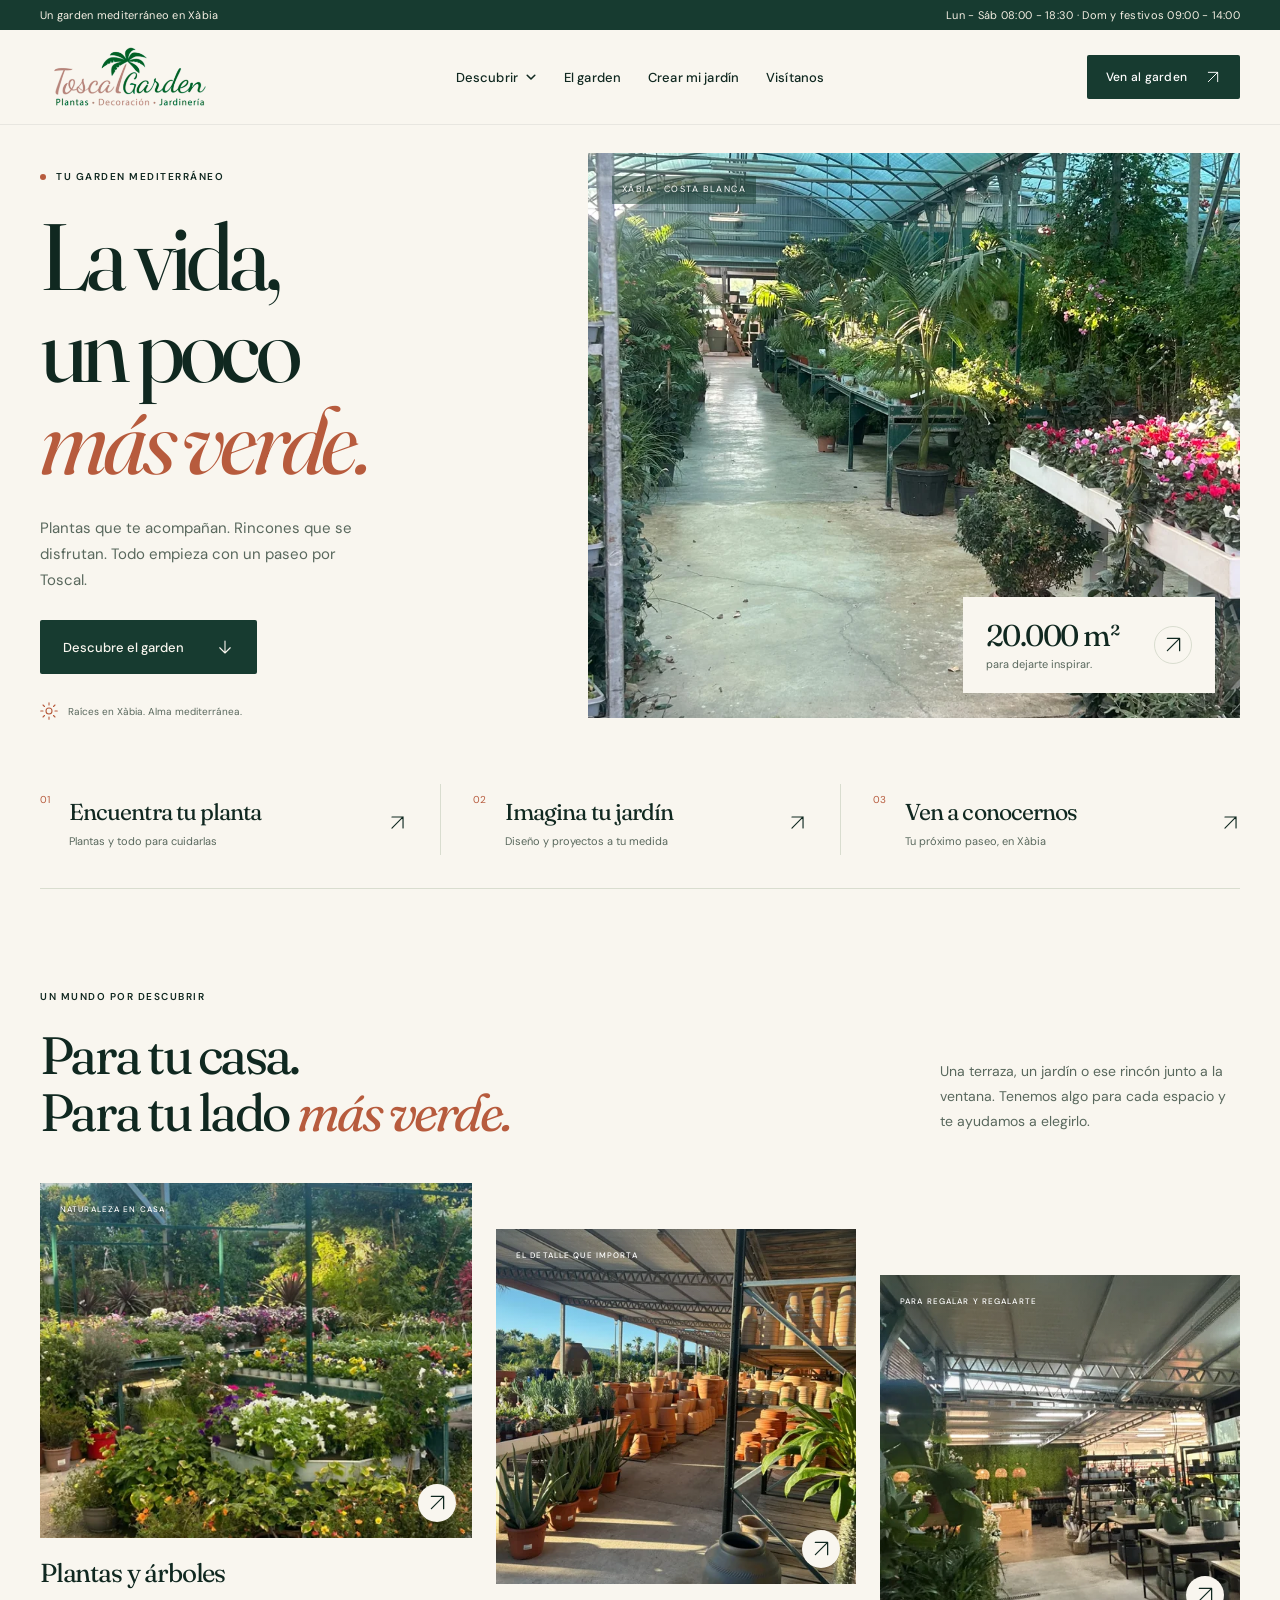
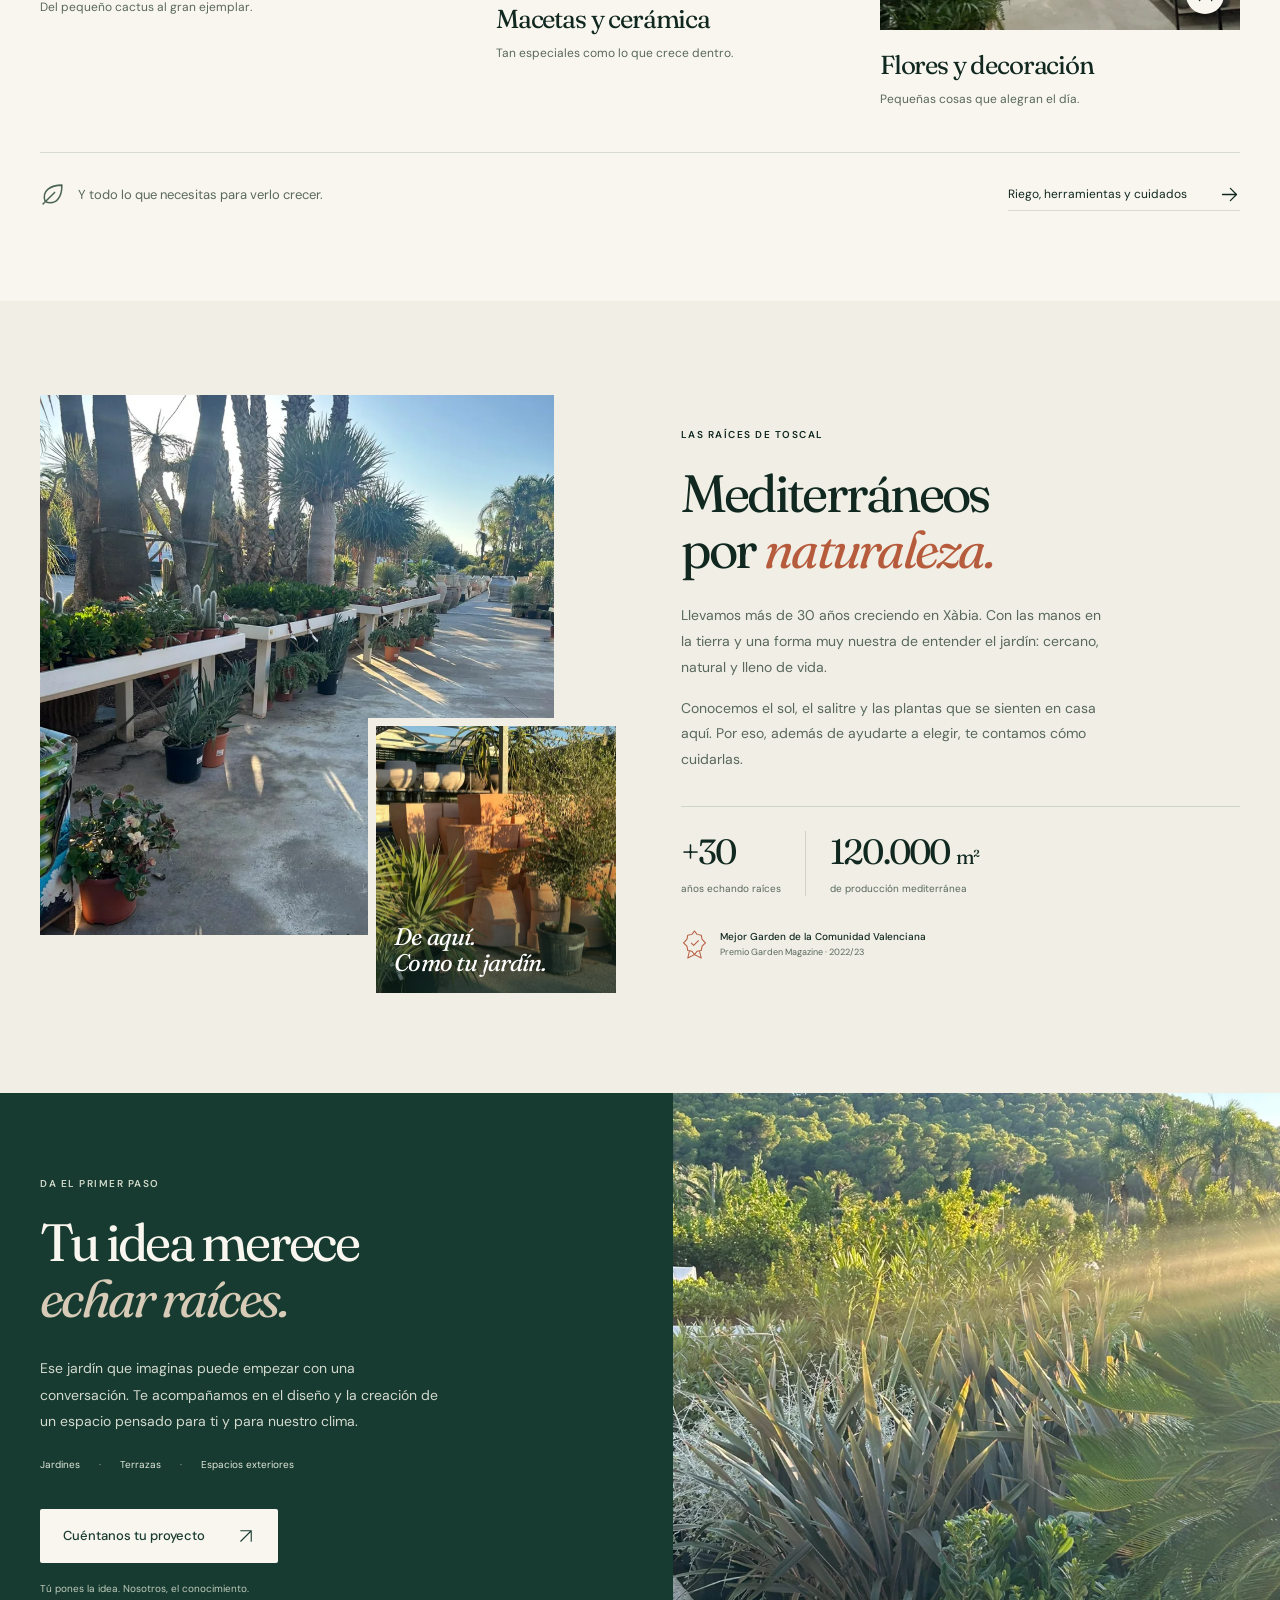
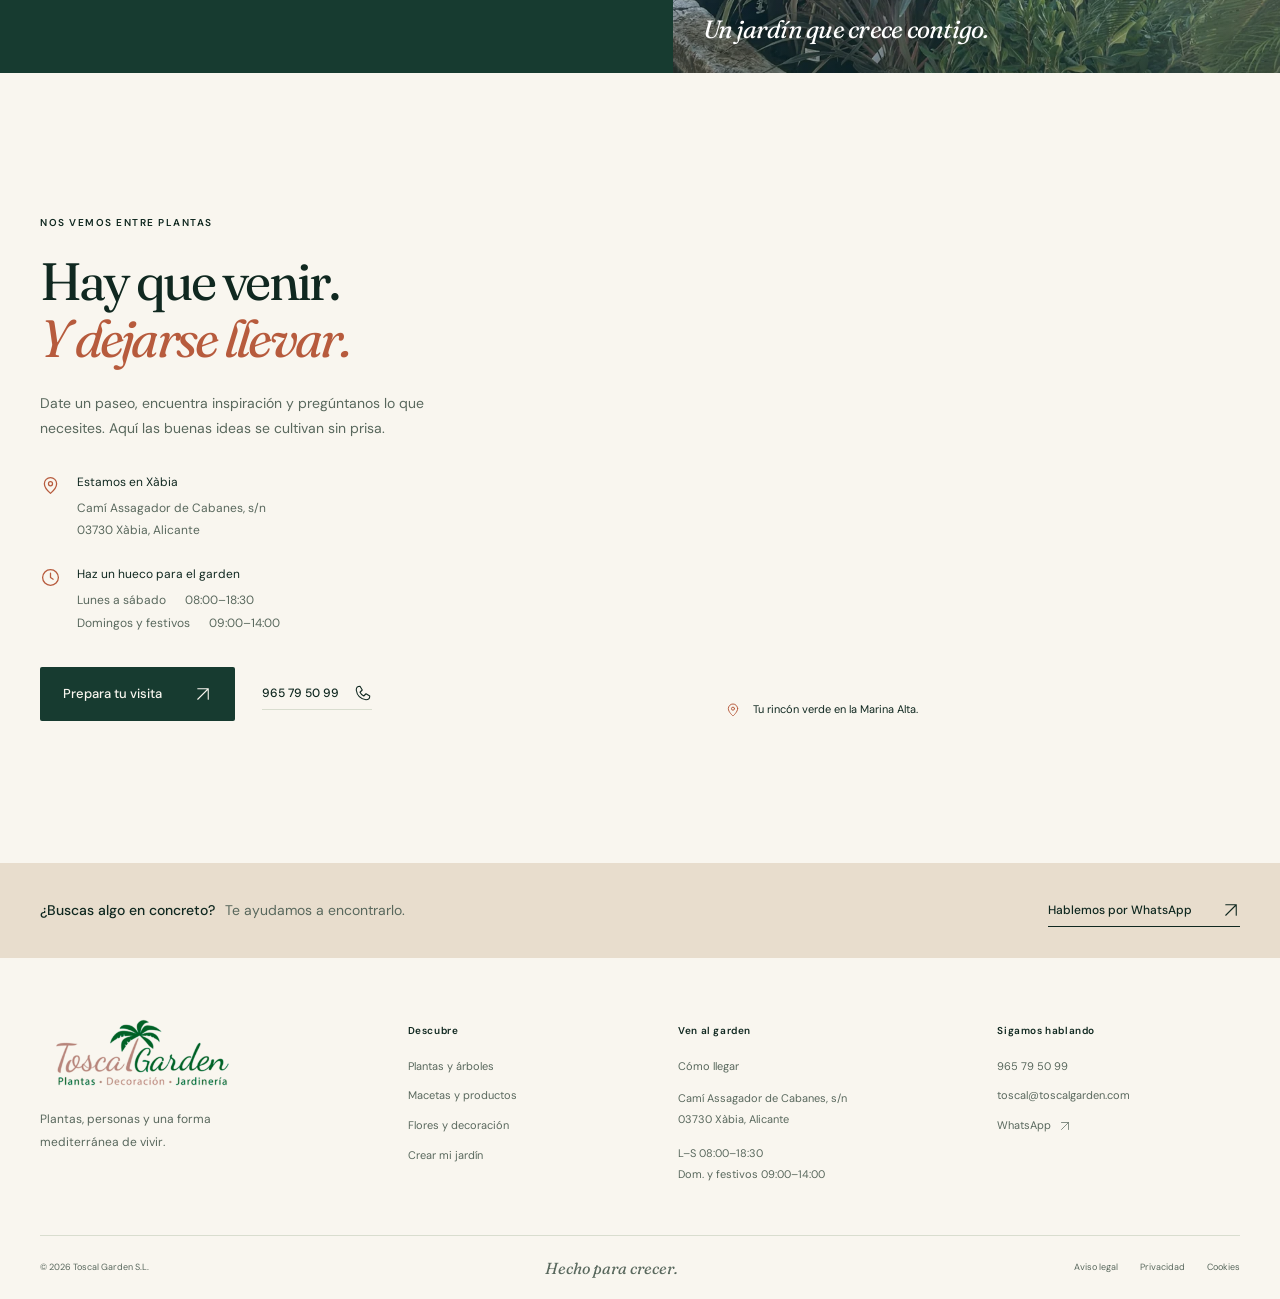
==== prototype/index.html @ 301717b8 "Guardar diseño aprobado de la home de Toscal Garden" ====
<!doctype html>
<html lang="es">
  <head>
    <meta charset="UTF-8" />
    <meta name="viewport" content="width=device-width, initial-scale=1.0" />
    <meta name="description" content="Toscal Garden, centro de jardinería en Xàbia: plantas, macetas, riego, floristería y proyectos de jardín." />
    <meta name="robots" content="index,follow" />
    <meta property="og:type" content="website" />
    <meta property="og:title" content="Toscal Garden | Plantas, jardines y decoración en Xàbia" />
    <meta property="og:description" content="Plantas, macetas, riego, floristería y proyectos de jardín en Xàbia." />
    <meta property="og:locale" content="es_ES" />
    <title>Toscal Garden | Plantas, jardines y decoración en Xàbia</title>
    <link rel="preconnect" href="https://fonts.googleapis.com" />
    <link rel="preconnect" href="https://fonts.gstatic.com" crossorigin />
    <link href="https://fonts.googleapis.com/css2?family=DM+Sans:wght@400;500;600;700&family=Fraunces:ital,opsz,wght@0,9..144,400;0,9..144,500;0,9..144,600;1,9..144,400&display=swap" rel="stylesheet" />
    <link rel="icon" type="image/svg+xml" href="assets/favicon.svg" />
    <link rel="stylesheet" href="styles.css" />
    <link rel="stylesheet" href="home.css" />
    <script type="application/ld+json">
      {"@context":"https://schema.org","@type":"GardenStore","name":"Toscal Garden","description":"Centro de jardinería en Xàbia con plantas, macetas, riego, floristería y proyectos de jardín.","telephone":"+34965795099","email":"toscal@toscalgarden.com","address":{"@type":"PostalAddress","streetAddress":"Camí Assagador de Cabanes, s/n","postalCode":"03730","addressLocality":"Xàbia","addressRegion":"Alicante","addressCountry":"ES"},"openingHoursSpecification":[{"@type":"OpeningHoursSpecification","dayOfWeek":["Monday","Tuesday","Wednesday","Thursday","Friday","Saturday"],"opens":"08:00","closes":"18:30"},{"@type":"OpeningHoursSpecification","dayOfWeek":"Sunday","opens":"09:00","closes":"14:00"}],"url":"https://toscalgarden.eu/"}
    </script>
  </head>
  <body class="home">
    <a class="skip-link" href="#contenido">Saltar al contenido</a>
    <svg class="home-symbols" xmlns="http://www.w3.org/2000/svg" aria-hidden="true"><defs>
      <symbol id="arrow-right" viewBox="0 0 24 24"><path d="M4 12h15M13 5l7 7-7 7" /></symbol>
      <symbol id="arrow-diagonal" viewBox="0 0 24 24"><path d="M5 19 19 5M5 5h14v14" /></symbol>
      <symbol id="arrow-down" viewBox="0 0 24 24"><path d="M12 4v16M5 13l7 7 7-7" /></symbol>
      <symbol id="leaf" viewBox="0 0 24 24"><path d="M5 19C1 8 11 3 21 3c0 11-5 20-16 16ZM5 19l9-9M4 20l-1 1" /></symbol>
      <symbol id="pin" viewBox="0 0 24 24"><path d="M19 10c0 5-7 11-7 11S5 15 5 10a7 7 0 1 1 14 0Z"/><circle cx="12" cy="10" r="2.3"/></symbol>
      <symbol id="clock" viewBox="0 0 24 24"><circle cx="12" cy="12" r="9"/><path d="M12 7v5l3 2"/></symbol>
      <symbol id="phone" viewBox="0 0 24 24"><path d="m8 3 3 5-3 3c1 2 3 4 5 5l3-3 5 3c0 3-2 5-5 5C9 20 4 15 3 8c0-3 2-5 5-5Z"/></symbol>
      <symbol id="sun" viewBox="0 0 24 24"><circle cx="12" cy="12" r="4"/><path d="M12 1v3m0 16v3M1 12h3m16 0h3M4 4l2 2m12 12 2 2M4 20l2-2M18 6l2-2"/></symbol>
    </defs></svg>
    <div class="site-chrome">
      <div class="utility-bar">
        <div class="wrap utility-inner">
          <a href="visitanos.html">Un garden mediterráneo en Xàbia</a>
          <span>Lun - Sáb 08:00 - 18:30 · Dom y festivos 09:00 - 14:00</span>
        </div>
      </div>
      <header class="site-header" data-header>
        <div class="wrap nav-row">
          <a class="logo" href="index.html" aria-label="Toscal Garden, inicio">
            <img src="assets/logo-toscal.png" width="350" height="124" alt="Toscal Garden. Plantas, decoración y jardinería" />
          </a>
          <nav class="primary-nav" id="primary-nav" aria-label="Navegación principal">
            <div class="nav-links">
            <button class="nav-trigger" type="button" aria-expanded="false" aria-controls="mega-menu">Descubrir <svg class="chevron" viewBox="0 0 12 12" width="12" height="12" aria-hidden="true"><path d="M2.2 4.2 6 8l3.8-3.8" fill="none" stroke="currentColor" stroke-width="1.55" stroke-linecap="round" stroke-linejoin="round"/></svg></button>
            <div class="mega-menu" id="mega-menu" aria-hidden="true" inert>
              <div class="wrap mega-grid">
                <div class="mega-intro">
                  <p class="overline">EXPLORA TOSCAL</p>
                  <h2>Todo lo que tu jardín necesita.</h2>
                  <p>Desde la planta adecuada hasta el último detalle para disfrutarla.</p>
                  <a href="plantas.html" class="arrow-link">Ver todas las categorías <span>→</span></a>
                </div>
                <div class="mega-links">
                  <a href="plantas.html#exterior">
                    <span class="icon" aria-hidden="true"><svg viewBox="0 0 24 24" fill="none" stroke="currentColor" stroke-width="1.7"><path d="M12 21V11M12 11c-4 0-7-3-8-8 5 1 8 4 8 8Zm0 0c4 0 7-3 8-8-5 1-8 4-8 8Z"/></svg></span>
                    <span><b>Plantas de exterior</b><small>Árboles, palmeras, arbustos y flor</small></span>
                  </a>
                  <a href="plantas.html#interior">
                    <span class="icon" aria-hidden="true"><svg viewBox="0 0 24 24" fill="none" stroke="currentColor" stroke-width="1.7"><path d="M5 19c8-1 12-8 12-16-8 1-14 7-14 14 4-1 7-1 9 0"/><path d="M7 17c2-3 5-5 9-6"/></svg></span>
                    <span><b>Plantas de interior</b><small>Verdes, cactus, bonsáis y más</small></span>
                  </a>
                  <a href="productos.html#macetas">
                    <span class="icon" aria-hidden="true"><svg viewBox="0 0 24 24" fill="none" stroke="currentColor" stroke-width="1.7"><path d="M8 10h8l-1.1 9H9.1L8 10Z"/><path d="M7 10V8h10v2M12 8V4"/></svg></span>
                    <span><b>Macetas y cerámica</b><small>Interior, exterior y decoración</small></span>
                  </a>
                  <a href="productos.html#riego">
                    <span class="icon" aria-hidden="true"><svg viewBox="0 0 24 24" fill="none" stroke="currentColor" stroke-width="1.7"><path d="M12 3s6 7 6 11a6 6 0 1 1-12 0c0-4 6-11 6-11Z"/></svg></span>
                    <span><b>Riego y ferretería</b><small>Herramientas y soluciones prácticas</small></span>
                  </a>
                  <a href="floristeria.html">
                    <span class="icon" aria-hidden="true"><svg viewBox="0 0 24 24" fill="none" stroke="currentColor" stroke-width="1.7"><circle cx="12" cy="12" r="2.2"/><path d="M12 5c1.6 2 1.6 4 0 5-1.6-1-1.6-3 0-5Zm7 7c-2 1.6-4 1.6-5 0 1-1.6 3-1.6 5 0ZM12 19c-1.6-2-1.6-4 0-5 1.6 1 1.6 3 0 5ZM5 12c2-1.6 4-1.6 5 0-1 1.6-3 1.6-5 0Z"/></svg></span>
                    <span><b>Floristería</b><small>Ramos y composiciones para cada ocasión</small></span>
                  </a>
                  <a href="proyectos.html">
                    <span class="icon" aria-hidden="true"><svg viewBox="0 0 24 24" fill="none" stroke="currentColor" stroke-width="1.7"><rect x="4" y="4" width="16" height="16" rx="1"/><path d="M4 10h16M10 10v10"/></svg></span>
                    <span><b>Jardines y paisajismo</b><small>Diseño y construcción de jardines</small></span>
                  </a>
                </div>
              </div>
            </div>
            <a href="#el-garden">El garden</a>
            <a href="proyectos.html">Crear mi jardín</a>
            <a href="visitanos.html">Visítanos</a>
            </div>
            <div class="nav-tools">
              <a class="home-header-phone" href="tel:+34965795099">965 79 50 99</a>
              <a class="nav-cta" href="visitanos.html">Ven al garden <svg class="home-icon" aria-hidden="true"><use href="#arrow-diagonal"/></svg></a>
            </div>
          </nav>
          <button class="mobile-toggle" type="button" aria-label="Abrir menú" aria-expanded="false" aria-controls="primary-nav"><span></span><span></span></button>
        </div>
      </header>
    </div>
    <main id="contenido">
      <section class="home-hero" aria-labelledby="home-title">
        <div class="wrap home-hero-grid">
          <div class="home-hero-copy">
            <p class="home-eyebrow"><span></span> TU GARDEN MEDITERRÁNEO</p>
            <h1 id="home-title">La vida,<br /> un poco<br /> <em>más verde.</em></h1>
            <p class="home-hero-intro">Plantas que te acompañan. Rincones que se disfrutan. Todo empieza con un paseo por Toscal.</p>
            <a class="home-button" href="#descubrir">Descubre el garden <svg class="home-icon" aria-hidden="true"><use href="#arrow-down"/></svg></a>
            <div class="home-hero-note"><svg class="home-icon" aria-hidden="true"><use href="#sun"/></svg><span>Raíces en Xàbia. Alma mediterránea.</span></div>
          </div>
          <figure class="home-hero-visual">
            <img src="assets/home/garden-invernadero-1000.webp" srcset="assets/home/garden-invernadero-640.webp 640w, assets/home/garden-invernadero-1000.webp 1000w, assets/home/garden-invernadero-1440.webp 1440w" sizes="(max-width: 700px) 100vw, (max-width: 1000px) 55vw, 58vw" width="1536" height="2048" alt="Un paseo entre palmeras, plantas verdes y flores en el invernadero de Toscal Garden" fetchpriority="high" />
            <span class="home-photo-location">XÀBIA · COSTA BLANCA</span>
            <a class="home-photo-note" href="visitanos.html"><span><strong>20.000 m²</strong><span>para dejarte inspirar.</span></span><span class="home-round-arrow"><svg class="home-icon" aria-hidden="true"><use href="#arrow-diagonal"/></svg></span></a>
          </figure>
        </div>
        <nav class="wrap home-paths" aria-label="Encuentra lo que necesitas">
          <a href="plantas.html"><span class="home-path-number">01</span><span><strong>Encuentra tu planta</strong><small>Plantas y todo para cuidarlas</small></span><svg class="home-icon" aria-hidden="true"><use href="#arrow-diagonal"/></svg></a>
          <a href="proyectos.html"><span class="home-path-number">02</span><span><strong>Imagina tu jardín</strong><small>Diseño y proyectos a tu medida</small></span><svg class="home-icon" aria-hidden="true"><use href="#arrow-diagonal"/></svg></a>
          <a href="visitanos.html"><span class="home-path-number">03</span><span><strong>Ven a conocernos</strong><small>Tu próximo paseo, en Xàbia</small></span><svg class="home-icon" aria-hidden="true"><use href="#arrow-diagonal"/></svg></a>
        </nav>
      </section>

      <section class="home-discover wrap home-reveal" id="descubrir" aria-labelledby="discover-title">
        <div class="home-section-heading">
          <div><p class="home-eyebrow">UN MUNDO POR DESCUBRIR</p><h2 id="discover-title">Para tu casa.<br /> Para tu lado <em>más verde.</em></h2></div>
          <p>Una terraza, un jardín o ese rincón junto a la ventana. Tenemos algo para cada espacio y te ayudamos a elegirlo.</p>
        </div>
        <div class="home-collections">
          <a class="home-collection" href="plantas.html">
            <div class="home-collection-image"><img src="assets/home/plantas-y-flores-900.webp" srcset="assets/home/plantas-y-flores-480.webp 480w, assets/home/plantas-y-flores-900.webp 900w" sizes="(max-width: 600px) calc(100vw - 40px), (max-width: 1000px) 45vw, 37vw" width="1536" height="2048" alt="Plantas mediterráneas y flores de temporada en el garden" loading="lazy" decoding="async" /><span class="home-image-label">NATURALEZA EN CASA</span><span class="home-collection-arrow"><svg class="home-icon" aria-hidden="true"><use href="#arrow-diagonal"/></svg></span></div>
            <div class="home-collection-caption"><h3>Plantas y árboles</h3><p>Del pequeño cactus al gran ejemplar.</p></div>
          </a>
          <a class="home-collection" href="productos.html#macetas">
            <div class="home-collection-image"><img src="assets/home/macetas-barro-900.webp" srcset="assets/home/macetas-barro-480.webp 480w, assets/home/macetas-barro-900.webp 900w" sizes="(max-width: 600px) calc(100vw - 40px), (max-width: 1000px) 45vw, 28vw" width="1200" height="1600" alt="Macetas de terracota y cerámica en un pasillo al aire libre de Toscal" loading="lazy" decoding="async" /><span class="home-image-label">EL DETALLE QUE IMPORTA</span><span class="home-collection-arrow"><svg class="home-icon" aria-hidden="true"><use href="#arrow-diagonal"/></svg></span></div>
            <div class="home-collection-caption"><h3>Macetas y cerámica</h3><p>Tan especiales como lo que crece dentro.</p></div>
          </a>
          <a class="home-collection" href="floristeria.html">
            <div class="home-collection-image"><img src="assets/home/decoracion-interior-900.webp" srcset="assets/home/decoracion-interior-480.webp 480w, assets/home/decoracion-interior-900.webp 900w" sizes="(max-width: 600px) calc(100vw - 40px), (max-width: 1000px) 45vw, 28vw" width="1536" height="2048" alt="Plantas, cestas y piezas de decoración en el interior de Toscal Garden" loading="lazy" decoding="async" /><span class="home-image-label">PARA REGALAR Y REGALARTE</span><span class="home-collection-arrow"><svg class="home-icon" aria-hidden="true"><use href="#arrow-diagonal"/></svg></span></div>
            <div class="home-collection-caption"><h3>Flores y decoración</h3><p>Pequeñas cosas que alegran el día.</p></div>
          </a>
        </div>
        <div class="home-care-link"><div><svg class="home-icon" aria-hidden="true"><use href="#leaf"/></svg><p>Y todo lo que necesitas para verlo crecer.</p></div><a href="productos.html#riego">Riego, herramientas y cuidados <svg class="home-icon" aria-hidden="true"><use href="#arrow-right"/></svg></a></div>
      </section>

      <section class="home-story" id="el-garden" aria-labelledby="story-title">
        <div class="wrap home-story-grid home-reveal">
          <div class="home-story-visuals">
            <figure class="home-story-main"><img src="assets/home/paseo-garden-900.webp" srcset="assets/home/paseo-garden-480.webp 480w, assets/home/paseo-garden-900.webp 900w, assets/home/paseo-garden-1200.webp 1200w" sizes="(max-width: 700px) 80vw, 39vw" width="1200" height="1600" alt="Luz de tarde entre palmeras y plantas de exterior en Toscal Garden" loading="lazy" decoding="async" /></figure>
            <figure class="home-story-detail"><img src="assets/home/detalle-ceramica-480.webp" width="480" height="640" alt="Texturas mediterráneas: barro, hojas y luz de sol en el garden" loading="lazy" decoding="async" /><figcaption>De aquí.<br />Como tu jardín.</figcaption></figure>
          </div>
          <div class="home-story-copy"><p class="home-eyebrow">LAS RAÍCES DE TOSCAL</p><h2 id="story-title">Mediterráneos<br /> por <em>naturaleza.</em></h2><p>Llevamos más de 30 años creciendo en Xàbia. Con las manos en la tierra y una forma muy nuestra de entender el jardín: cercano, natural y lleno de vida.</p><p>Conocemos el sol, el salitre y las plantas que se sienten en casa aquí. Por eso, además de ayudarte a elegir, te contamos cómo cuidarlas.</p>
            <div class="home-story-stats"><div><strong>+30</strong><span>años echando raíces</span></div><div><strong>120.000 <small>m²</small></strong><span>de producción mediterránea</span></div></div>
            <div class="home-award"><svg viewBox="0 0 32 36" aria-hidden="true"><path d="m16 2 3 4 5 1 1 5 4 4-4 4-1 5-5 1-3 4-3-4-5-1-1-5-4-4 4-4 1-5 5-1 3-4Z"/><path d="m10 26-2 8 8-4 8 4-2-8M12 16l3 3 6-6"/></svg><p>Mejor Garden de la Comunidad Valenciana<span>Premio Garden Magazine · 2022/23</span></p></div>
          </div>
        </div>
      </section>

      <section class="home-project" aria-labelledby="project-title">
        <div class="wrap home-project-grid">
          <div class="home-project-copy home-reveal"><p class="home-eyebrow">DA EL PRIMER PASO</p><h2 id="project-title">Tu idea merece<br /> <em>echar raíces.</em></h2><p>Ese jardín que imaginas puede empezar con una conversación. Te acompañamos en el diseño y la creación de un espacio pensado para ti y para nuestro clima.</p><div class="home-project-topics"><span>Jardines</span><span>Terrazas</span><span>Espacios exteriores</span></div><a class="home-button home-button-cream" href="proyectos.html">Cuéntanos tu proyecto <svg class="home-icon" aria-hidden="true"><use href="#arrow-diagonal"/></svg></a><p class="home-project-footnote">Tú pones la idea. Nosotros, el conocimiento.</p></div>
          <figure class="home-project-visual"><img src="assets/home/cultivo-mediterraneo-1200.webp" srcset="assets/home/cultivo-mediterraneo-480.webp 480w, assets/home/cultivo-mediterraneo-900.webp 900w, assets/home/cultivo-mediterraneo-1200.webp 1200w" sizes="(max-width: 700px) 100vw, 50vw" width="1536" height="2048" alt="Plantas mediterráneas cultivadas en Toscal, bañadas por la luz del atardecer" loading="lazy" decoding="async" /><figcaption>Un jardín que crece contigo.</figcaption></figure>
        </div>
      </section>

      <section class="home-visit wrap home-reveal" id="visita" aria-labelledby="visit-title">
        <div class="home-visit-copy"><p class="home-eyebrow">NOS VEMOS ENTRE PLANTAS</p><h2 id="visit-title">Hay que venir.<br /> <em>Y dejarse llevar.</em></h2><p class="home-visit-intro">Date un paseo, encuentra inspiración y pregúntanos lo que necesites. Aquí las buenas ideas se cultivan sin prisa.</p>
          <div class="home-visit-details">
            <div><svg class="home-icon" aria-hidden="true"><use href="#pin"/></svg><div><h3>Estamos en Xàbia</h3><address>Camí Assagador de Cabanes, s/n<br />03730 Xàbia, Alicante</address></div></div>
            <div><svg class="home-icon" aria-hidden="true"><use href="#clock"/></svg><div><h3>Haz un hueco para el garden</h3><p>Lunes a sábado <span>08:00–18:30</span><br />Domingos y festivos <span>09:00–14:00</span></p></div></div>
          </div>
          <div class="home-visit-actions"><a class="home-button" href="visitanos.html">Prepara tu visita <svg class="home-icon" aria-hidden="true"><use href="#arrow-diagonal"/></svg></a><a class="home-text-link" href="tel:+34965795099">965 79 50 99 <svg class="home-icon" aria-hidden="true"><use href="#phone"/></svg></a></div>
        </div>
        <figure class="home-visit-visual"><img src="assets/home/entrada-toscal-900.webp" srcset="assets/home/entrada-toscal-480.webp 480w, assets/home/entrada-toscal-900.webp 900w, assets/home/entrada-toscal-1200.webp 1200w" sizes="(max-width: 700px) calc(100vw - 40px), 45vw" width="1200" height="1600" alt="Entrada de Toscal Garden, rodeada de palmeras, flores y plantas" loading="lazy" decoding="async" /><figcaption><svg class="home-icon" aria-hidden="true"><use href="#pin"/></svg> Tu rincón verde en la Marina Alta.</figcaption></figure>
      </section>

      <aside class="home-contact-strip"><div class="wrap"><p>¿Buscas algo en concreto? <span>Te ayudamos a encontrarlo.</span></p><a href="https://wa.me/34965795099" class="home-text-link" target="_blank" rel="noopener noreferrer">Hablemos por WhatsApp <svg class="home-icon" aria-hidden="true"><use href="#arrow-diagonal"/></svg></a></div></aside>
    </main>
    <footer class="home-footer">
      <div class="wrap home-footer-main">
        <div class="home-footer-brand"><a href="index.html" aria-label="Toscal Garden, inicio"><img src="assets/logo-toscal.png" width="350" height="124" alt="Toscal Garden" loading="lazy" /></a><p>Plantas, personas y una forma<br />mediterránea de vivir.</p></div>
        <div><h2>Descubre</h2><a href="plantas.html">Plantas y árboles</a><a href="productos.html">Macetas y productos</a><a href="floristeria.html">Flores y decoración</a><a href="proyectos.html">Crear mi jardín</a></div>
        <div><h2>Ven al garden</h2><a href="visitanos.html">Cómo llegar</a><p>Camí Assagador de Cabanes, s/n<br />03730 Xàbia, Alicante</p><p>L–S 08:00–18:30<br />Dom. y festivos 09:00–14:00</p></div>
        <div><h2>Sigamos hablando</h2><a href="tel:+34965795099">965 79 50 99</a><a href="mailto:toscal@toscalgarden.com">toscal@toscalgarden.com</a><a href="https://wa.me/34965795099" target="_blank" rel="noopener noreferrer">WhatsApp <svg class="home-icon" aria-hidden="true"><use href="#arrow-diagonal"/></svg></a></div>
      </div>
      <div class="wrap home-footer-bottom"><span>© 2026 Toscal Garden S.L.</span><span>Hecho para crecer.</span><nav aria-label="Información legal"><a href="https://toscalgarden.eu/aviso-legal/">Aviso legal</a><a href="https://toscalgarden.eu/politica-de-privacidad/">Privacidad</a><a href="https://toscalgarden.eu/politica-de-cookies/">Cookies</a></nav></div>
    </footer>
    <script src="home.js" defer></script>
  </body>
</html>
---- prototype/styles.css ----
:root {
  --ink: #102820;
  --green: #173b30;
  --moss: #496355;
  --cream: #f9f6ef;
  --sand: #e8ddcd;
  --terracotta: #b75b3d;
  --line: rgba(16, 40, 32, 0.16);
  --serif: Fraunces, Georgia, serif;
  --sans: "DM Sans", Arial, sans-serif;
}

* {
  box-sizing: border-box;
}

html {
  scroll-behavior: smooth;
}

body {
  margin: 0;
  color: var(--ink);
  background: var(--cream);
  font: 16px/1.5 var(--sans);
}

body.nav-locked {
  overflow: hidden;
}

a {
  color: inherit;
}

img {
  max-width: 100%;
}

:focus-visible {
  outline: 2px solid var(--terracotta);
  outline-offset: 3px;
}

.wrap {
  width: min(1180px, calc(100% - 72px));
  margin: auto;
}

.skip-link {
  position: absolute;
  left: -999px;
  top: 0;
  background: #fff;
  padding: 8px;
  z-index: 99;
}

.skip-link:focus {
  left: 12px;
}

.site-chrome {
  position: sticky;
  top: 0;
  z-index: 40;
}

.utility-bar {
  background: #0d241d;
  color: #f6f0e4;
  font-size: 0.72rem;
  font-weight: 600;
}

.utility-inner {
  height: 29px;
  display: flex;
  justify-content: space-between;
  align-items: center;
}

.utility-bar a {
  text-decoration: none;
}

.site-header {
  background: rgba(249, 246, 239, 0.96);
  backdrop-filter: blur(10px);
  position: relative;
  z-index: 10;
  border-bottom: 1px solid rgba(16, 40, 32, 0.07);
  transition: box-shadow 0.25s ease, background 0.25s ease;
}

.has-scrolled .site-header {
  box-shadow: 0 10px 28px rgba(16, 40, 32, 0.08);
  background: rgba(249, 246, 239, 0.98);
}

.nav-row {
  height: 88px;
  display: grid;
  grid-template-columns: 1fr auto 1fr;
  align-items: center;
  gap: 12px;
  transition: height 0.25s ease;
}

.has-scrolled .nav-row {
  height: 74px;
}

.logo {
  grid-column: 1;
  grid-row: 1;
  justify-self: start;
  z-index: 2;
}

.logo img {
  display: block;
  width: 210px;
  max-height: 64px;
  object-fit: contain;
}

.primary-nav {
  grid-column: 1 / -1;
  grid-row: 1;
  display: grid;
  grid-template-columns: 1fr auto 1fr;
  align-items: center;
  margin: 0;
  pointer-events: none;
}

.nav-links {
  grid-column: 2;
  display: flex;
  align-items: center;
  justify-content: center;
  gap: 6px;
  pointer-events: auto;
}

.nav-links a,
.nav-trigger {
  font: 600 0.9rem var(--sans);
  text-decoration: none;
  border: 0;
  background: none;
  cursor: pointer;
  color: var(--ink);
  padding: 10px 16px;
  border-radius: 999px;
  letter-spacing: 0.01em;
  transition: background 0.2s ease, color 0.2s ease;
}

.nav-links a:hover,
.nav-trigger:hover {
  background: rgba(23, 59, 48, 0.07);
}

.nav-links a.is-active {
  color: var(--green);
  background: rgba(23, 59, 48, 0.08);
}

.nav-trigger {
  display: inline-flex;
  align-items: center;
  gap: 7px;
}

.chevron {
  display: block;
  flex-shrink: 0;
  transition: transform 0.2s ease;
}

.nav-trigger[aria-expanded="true"] .chevron,
.language-toggle[aria-expanded="true"] .chevron {
  transform: rotate(180deg);
}

.nav-actions {
  display: none;
}

.language-toggle {
  border: 0;
  background: none;
  font: 600 0.78rem var(--sans);
  cursor: pointer;
  color: var(--ink);
  display: inline-flex;
  gap: 6px;
  align-items: center;
  letter-spacing: 0.06em;
  padding: 8px 10px;
  border-radius: 999px;
}

.language-toggle:hover {
  background: rgba(23, 59, 48, 0.07);
}

.nav-tools {
  grid-column: 3;
  display: flex;
  align-items: center;
  gap: 10px;
  position: relative;
  margin: 0;
  justify-self: end;
  pointer-events: auto;
}

.language-menu {
  display: none;
  position: absolute;
  right: 0;
  top: 42px;
  padding: 7px;
  background: #fff;
  box-shadow: 0 12px 30px rgba(0, 0, 0, 0.14);
  min-width: 148px;
  z-index: 12;
}

.language-menu.open {
  display: grid;
}

.language-menu button {
  border: 0;
  background: none;
  text-align: left;
  padding: 8px;
  font: 600 0.78rem var(--sans);
  cursor: pointer;
}

.language-menu button.is-current {
  color: var(--terracotta);
}

.nav-cta {
  background: var(--terracotta);
  color: white;
  text-decoration: none;
  padding: 12px 18px;
  font-size: 0.78rem;
  font-weight: 700;
  border-radius: 999px;
  letter-spacing: 0.02em;
  transition: transform 0.2s ease, background 0.2s ease;
}

.nav-cta:hover {
  transform: translateY(-2px);
  background: #a24e33;
}

.mobile-toggle {
  display: none;
  border: 0;
  background: none;
  width: 31px;
  gap: 6px;
  cursor: pointer;
  padding: 0;
  grid-column: 3;
  grid-row: 1;
  justify-self: end;
  z-index: 4;
}

.mobile-toggle span {
  height: 1.5px;
  background: var(--ink);
  display: block;
  transition: transform 0.2s ease, opacity 0.2s ease;
}

.mobile-toggle[aria-expanded="true"] span:first-child {
  transform: translateY(3.75px) rotate(45deg);
}

.mobile-toggle[aria-expanded="true"] span:last-child {
  transform: translateY(-3.75px) rotate(-45deg);
}

.mega-menu {
  position: absolute;
  inset: 100% 0 auto;
  background: #f9f6ef;
  border-top: 1px solid var(--line);
  transform: translateY(-8px);
  opacity: 0;
  visibility: hidden;
  pointer-events: none;
  transition: 0.22s ease;
  z-index: 20;
}

.mega-menu.open {
  opacity: 1;
  visibility: visible;
  transform: translateY(0);
  pointer-events: auto;
  box-shadow: 0 24px 40px rgba(16, 40, 32, 0.12);
}

.mega-grid {
  display: grid;
  grid-template-columns: 1fr 1.5fr;
  gap: 70px;
  padding: 44px 0 46px;
}

.overline {
  margin: 0 0 15px;
  font-size: 0.67rem;
  font-weight: 700;
  letter-spacing: 0.15em;
}

.light {
  color: #e8eee4;
}

.mega-intro h2,
h1,
h2,
h3 {
  font-family: var(--serif);
  font-weight: 500;
  letter-spacing: -0.045em;
}

.mega-intro h2 {
  font-size: 2.15rem;
  line-height: 1.08;
  margin: 0;
}

.mega-intro p:not(.overline) {
  max-width: 310px;
  color: var(--moss);
  margin: 15px 0 20px;
  font-size: 0.9rem;
}

.arrow-link {
  display: inline-flex;
  align-items: center;
  gap: 8px;
  text-decoration: none;
  font-size: 0.84rem;
  font-weight: 700;
  border-bottom: 1px solid currentColor;
  padding-bottom: 3px;
}

.mega-links {
  display: grid;
  grid-template-columns: 1fr 1fr;
  gap: 4px 28px;
}

.mega-links a {
  display: flex;
  gap: 13px;
  text-decoration: none;
  padding: 12px 0;
  border-bottom: 1px solid var(--line);
  align-items: center;
}

.mega-links a.is-active b {
  color: var(--terracotta);
}

.icon {
  width: 32px;
  height: 32px;
  flex-shrink: 0;
  border: 1px solid var(--line);
  border-radius: 50%;
  display: grid;
  place-items: center;
  color: var(--terracotta);
}

.icon svg {
  width: 16px;
  height: 16px;
}

.mega-links b,
.mega-links small {
  display: block;
}

.mega-links b {
  font-size: 0.85rem;
}

.mega-links small {
  font-size: 0.7rem;
  color: var(--moss);
  margin-top: 2px;
}

.hero {
  min-height: 655px;
  position: relative;
  color: #fff;
  overflow: hidden;
}

.hero-photo {
  position: absolute;
  inset: 0;
  background: url("../fotos_toscal/WhatsApp%20Image%202026-09-23%20at%2019.06.57.jpeg") center 40% / cover no-repeat;
  transform: scale(1.04);
  animation: heroDrift 18s ease-in-out alternate infinite;
}

.hero-overlay {
  position: absolute;
  inset: 0;
  background: linear-gradient(90deg, rgba(8, 31, 23, 0.86), rgba(12, 40, 30, 0.6) 48%, rgba(12, 40, 30, 0.24));
}

.hero-content {
  position: relative;
  padding-top: 130px;
}

.hero h1 {
  font-size: clamp(3.2rem, 6vw, 6rem);
  line-height: 0.94;
  margin: 0;
  max-width: 760px;
}

.hero-content > p:not(.overline) {
  max-width: 440px;
  font-size: 1.03rem;
  line-height: 1.55;
  margin: 27px 0;
}

.hero-buttons {
  display: flex;
  align-items: center;
  gap: 25px;
}

.button {
  display: inline-flex;
  gap: 16px;
  align-items: center;
  text-decoration: none;
  padding: 14px 19px;
  font-size: 0.82rem;
  font-weight: 700;
  transition: 0.2s;
  border: 0;
  cursor: pointer;
  font-family: inherit;
}

.button:hover,
.need-card:hover {
  transform: translateY(-3px);
}

.button-light {
  background: #f9f6ef;
  color: var(--ink);
}

.button-terracotta {
  background: var(--terracotta);
  color: white;
}

.hero-text-link {
  font-size: 0.82rem;
  font-weight: 700;
  text-decoration: none;
}

.hero-proof {
  position: absolute;
  right: max(36px, calc((100vw - 1180px) / 2));
  bottom: 36px;
  width: 174px;
  border-top: 1px solid rgba(255, 255, 255, 0.75);
  padding-top: 10px;
  display: grid;
}

.hero-proof strong {
  font: 500 1.7rem var(--serif);
}

.hero-proof span {
  font-size: 0.78rem;
}

.needs {
  padding: 108px 0;
}

.section-top {
  display: flex;
  justify-content: space-between;
  align-items: end;
  gap: 40px;
  margin-bottom: 39px;
}

.section-top h2 {
  font-size: clamp(2.5rem, 4.6vw, 4.5rem);
  line-height: 1.03;
  margin: 0;
}

.section-intro {
  max-width: 330px;
  color: var(--moss);
  margin: 0;
  font-size: 0.93rem;
}

.need-grid {
  display: grid;
  grid-template-columns: repeat(3, 1fr);
  gap: 14px;
}

.need-card {
  position: relative;
  min-height: 334px;
  padding: 25px;
  display: flex;
  flex-direction: column;
  text-decoration: none;
  border: 1px solid var(--line);
  transition: 0.2s;
  background: #faf8f3;
  overflow: hidden;
}

.need-card:before {
  content: "";
  position: absolute;
  inset: 0;
  background-size: cover;
  background-position: center;
  opacity: 0;
  transition: 0.35s;
}

.need-card:after {
  content: "";
  position: absolute;
  inset: 0;
  background: rgba(17, 56, 43, 0.88);
  opacity: 0;
  transition: 0.35s;
}

.need-card:hover {
  color: #fff;
  border-color: var(--green);
}

.need-card:hover:before,
.need-card:hover:after {
  opacity: 1;
}

.need-card > * {
  position: relative;
  z-index: 1;
}

.need-visit:before {
  background-image: url("../fotos_toscal/WhatsApp%20Unknown%202026-09-24%20at%2011.41.45/WhatsApp%20Image%202026-09-23%20at%2019.02.01.jpeg");
}

.need-find:before {
  background-image: url("../fotos_toscal/WhatsApp%20Unknown%202026-09-24%20at%2011.41.34/WhatsApp%20Image%202026-09-23%20at%2019.04.49.jpeg");
}

.need-project:before {
  background-image: url("../fotos_toscal/WhatsApp%20Image%202026-09-23%20at%2019.05.26.jpeg");
}

.need-num {
  font-size: 0.72rem;
  color: var(--moss);
  font-weight: 700;
}

.need-icon {
  width: 42px;
  height: 42px;
  margin: 31px 0 20px;
  color: var(--terracotta);
}

.need-icon svg {
  width: 42px;
  height: 42px;
}

.need-card h3 {
  font-size: 1.75rem;
  line-height: 1.05;
  margin: 0 0 11px;
}

.need-card p {
  font-size: 0.86rem;
  margin: 0;
  color: var(--moss);
  line-height: 1.45;
}

.need-card:hover p,
.need-card:hover .need-num {
  color: #e5ece4;
}

.need-card:hover .need-icon {
  color: #f3d2c4;
}

.need-card b {
  font-size: 0.77rem;
  margin-top: auto;
}

.expertise {
  background: var(--sand);
  padding: 106px 0;
}

.expertise-grid {
  display: grid;
  grid-template-columns: 0.95fr 1.05fr;
  gap: 80px;
  align-items: center;
}

.expertise-copy h2 {
  font-size: clamp(2.45rem, 4vw, 4rem);
  line-height: 1.05;
  margin: 0;
}

.expertise-copy > p:not(.overline) {
  max-width: 500px;
  color: #415a4e;
  margin: 22px 0;
}

.stats {
  display: flex;
  gap: 32px;
  margin-top: 38px;
  flex-wrap: wrap;
}

.stats div {
  display: grid;
  max-width: 150px;
}

.stats strong {
  font: 500 1.55rem var(--serif);
}

.stats span {
  font-size: 0.74rem;
  color: var(--moss);
}

.award {
  margin-top: 28px;
  font-size: 0.82rem;
  color: var(--green);
  max-width: 420px;
}

.expertise-gallery {
  height: 520px;
  display: grid;
  grid-template-columns: 1.1fr 0.9fr;
  grid-template-rows: 1fr 1fr;
  gap: 12px;
}

.expertise-gallery img {
  width: 100%;
  height: 100%;
  object-fit: cover;
}

.gallery-tall {
  grid-row: span 2;
  object-position: center 40%;
}

.gallery-top {
  object-position: center 30%;
}

.gallery-bottom {
  object-position: center 60%;
}

.categories {
  padding: 110px 0;
}

.category-grid {
  display: grid;
  grid-template-columns: 1.15fr 0.85fr 0.85fr;
  grid-template-rows: 254px 254px;
  gap: 14px;
}

.category-card {
  position: relative;
  overflow: hidden;
  color: #fff;
  text-decoration: none;
}

.category-card img {
  width: 100%;
  height: 100%;
  object-fit: cover;
  transition: 0.35s;
}

.category-card:hover img {
  transform: scale(1.05);
}

.shade {
  position: absolute;
  inset: 0;
  background: linear-gradient(0deg, rgba(11, 33, 25, 0.82), rgba(11, 33, 25, 0.05) 75%);
}

.category-card div {
  position: absolute;
  left: 24px;
  right: 22px;
  bottom: 22px;
}

.category-card small {
  font-weight: 700;
  font-size: 0.68rem;
}

.category-card h3 {
  font-size: 1.6rem;
  line-height: 1;
  margin: 29px 0 6px;
}

.category-card p {
  margin: 0;
  font-size: 0.74rem;
}

.category-plants {
  grid-row: span 2;
}

.category-plants img {
  object-position: center 35%;
}

.category-pot img {
  object-position: 70% center;
}

.category-tools img {
  object-position: center 30%;
}

.category-floral {
  grid-column: span 2;
}

.project-callout {
  background: var(--green);
  color: #f8f4eb;
  padding: 90px 0;
}

.project-grid {
  display: grid;
  grid-template-columns: 1fr 1fr;
  gap: 76px;
  align-items: center;
}

.project-grid h2 {
  font-size: clamp(2.5rem, 4.3vw, 4.35rem);
  line-height: 1.02;
  margin: 0;
}

.project-grid > div > p:not(.overline) {
  max-width: 430px;
  color: #dfe7dd;
  margin: 24px 0 30px;
}

.project-image {
  height: 432px;
  position: relative;
}

.project-image img {
  width: 100%;
  height: 100%;
  object-fit: cover;
  object-position: center 45%;
}

.project-image span {
  position: absolute;
  bottom: 15px;
  left: 15px;
  background: #f8f4eb;
  color: var(--ink);
  padding: 8px 11px;
  font-size: 0.67rem;
  font-weight: 700;
}

.seasonal {
  padding: 110px 0;
  display: grid;
  grid-template-columns: 1fr 1fr;
  gap: 90px;
  align-items: center;
}

.seasonal-image {
  height: 425px;
}

.seasonal-image img {
  width: 100%;
  height: 100%;
  object-fit: cover;
  object-position: center 40%;
}

.seasonal-copy h2 {
  font-size: clamp(2.45rem, 4vw, 4rem);
  line-height: 1.04;
  margin: 0;
}

.seasonal-copy > p:not(.overline) {
  max-width: 390px;
  color: var(--moss);
  margin: 22px 0;
}

.visit {
  min-height: 498px;
  display: grid;
  grid-template-columns: 1fr 1fr;
  background: var(--terracotta);
  color: #fff;
  overflow: hidden;
}

.visit-copy {
  padding: 56px 65px;
}

.visit h2 {
  font-size: clamp(2.35rem, 4vw, 4rem);
  line-height: 1.03;
  margin: 0;
}

.visit address,
.visit-copy > p:not(.overline) {
  font-style: normal;
  font-size: 0.86rem;
  margin: 25px 0 0;
}

.visit-copy b {
  font-size: 0.72rem;
  text-transform: uppercase;
  letter-spacing: 0.08em;
}

.visit-actions {
  display: flex;
  align-items: center;
  gap: 21px;
  margin-top: 25px;
}

.visit-actions a:not(.button) {
  font-size: 0.84rem;
  font-weight: 700;
}

.visit iframe {
  border: 0;
  width: 100%;
  min-height: 498px;
  filter: saturate(0.8) contrast(0.96);
}

.site-footer {
  background: #0d241d;
  color: #e4ede3;
  padding-top: 60px;
}

.footer-top {
  display: grid;
  grid-template-columns: 1.5fr 0.8fr 0.8fr 1fr;
  gap: 48px;
  padding-bottom: 48px;
}

.footer-logo img {
  filter: brightness(0) invert(1);
  width: 188px;
  max-height: 68px;
  object-fit: contain;
}

.footer-top p {
  font-size: 0.8rem;
  line-height: 1.55;
  color: #bdc9bf;
  max-width: 260px;
}

.footer-top h3 {
  font: 600 0.8rem var(--sans);
  letter-spacing: 0.07em;
  text-transform: uppercase;
  margin: 2px 0 15px;
  color: #fff;
}

.footer-top > div:not(:first-child) {
  display: flex;
  flex-direction: column;
  align-items: start;
  gap: 8px;
}

.footer-top > div:not(:first-child) a {
  font-size: 0.8rem;
  text-decoration: none;
  color: #bdc9bf;
}

.socials {
  display: flex;
  gap: 8px;
  margin-top: 17px;
}

.socials a,
.socials span {
  width: 32px;
  height: 32px;
  border: 1px solid rgba(255, 255, 255, 0.35);
  border-radius: 50%;
  display: grid;
  place-items: center;
  text-decoration: none;
  color: #fff;
}

.socials svg {
  width: 14px;
  height: 14px;
}

.socials span {
  opacity: 0.55;
  cursor: default;
}

.footer-bottom {
  border-top: 1px solid rgba(255, 255, 255, 0.15);
  padding: 17px 0;
  display: flex;
  justify-content: space-between;
  font-size: 0.68rem;
  color: #aebeb1;
}

.footer-bottom span:last-child {
  display: flex;
  gap: 15px;
}

.footer-bottom a,
.footer-bottom button {
  color: inherit;
  border: 0;
  background: none;
  font: inherit;
  padding: 0;
  text-decoration: none;
  cursor: pointer;
}

.page-hero {
  min-height: 520px;
  display: flex;
  align-items: end;
  padding: 70px max(32px, calc((100vw - 1180px) / 2));
  position: relative;
  isolation: isolate;
  color: var(--cream);
  background-size: cover;
  background-position: center 40%;
}

.page-hero:before {
  content: "";
  position: absolute;
  inset: 0;
  background: linear-gradient(90deg, rgba(15, 43, 35, 0.91), rgba(15, 43, 35, 0.48) 58%, rgba(15, 43, 35, 0.18));
  z-index: -1;
}

.page-hero-inner {
  max-width: 750px;
}

.breadcrumb {
  margin: 0 0 18px;
  font-size: 0.75rem;
  letter-spacing: 0.14em;
  text-transform: uppercase;
  font-weight: 700;
  opacity: 0.88;
}

.page-hero h1 {
  margin: 0;
  max-width: 720px;
  color: var(--cream);
  font-family: var(--serif);
  font-size: clamp(3rem, 6vw, 6.5rem);
  font-weight: 500;
  letter-spacing: -0.06em;
  line-height: 0.9;
}

.page-hero p:not(.breadcrumb) {
  max-width: 550px;
  margin: 24px 0 0;
  font-size: 1.1rem;
  line-height: 1.55;
}

.page-section {
  max-width: 1180px;
  margin: auto;
  padding: 104px 32px;
}

.section-heading {
  max-width: 770px;
  margin-bottom: 48px;
}

.section-heading .overline {
  margin-bottom: 14px;
}

.section-heading h2 {
  font-family: var(--serif);
  font-size: clamp(2.6rem, 4.5vw, 4.8rem);
  font-weight: 500;
  letter-spacing: -0.055em;
  line-height: 0.95;
  margin: 0;
}

.section-heading p:last-child {
  font-size: 1.08rem;
  line-height: 1.55;
  color: var(--moss);
  max-width: 590px;
  margin: 20px 0 0;
}

.feature-grid {
  display: grid;
  grid-template-columns: repeat(3, 1fr);
  gap: 20px;
}

.feature-card {
  min-height: 480px;
  position: relative;
  overflow: hidden;
  background: var(--green);
  color: var(--cream);
  padding: 28px;
  display: flex;
  flex-direction: column;
  justify-content: end;
  isolation: isolate;
  scroll-margin-top: 120px;
}

.feature-card:before {
  content: "";
  position: absolute;
  inset: 0;
  background: linear-gradient(0deg, rgba(10, 34, 27, 0.9), rgba(10, 34, 27, 0.03) 65%);
  z-index: -1;
}

.feature-card img {
  position: absolute;
  inset: 0;
  width: 100%;
  height: 100%;
  object-fit: cover;
  z-index: -2;
  transition: transform 0.45s ease;
}

.feature-card:hover img {
  transform: scale(1.04);
}

.feature-card h3 {
  font-family: var(--serif);
  font-weight: 500;
  letter-spacing: -0.035em;
  font-size: 2.25rem;
  line-height: 0.96;
  margin: 8px 0;
}

.feature-card p {
  margin: 0;
  font-size: 0.96rem;
  line-height: 1.45;
}

.feature-card .number {
  font-size: 0.76rem;
  letter-spacing: 0.12em;
  font-weight: 700;
}

.split-content {
  display: grid;
  grid-template-columns: 1.05fr 0.95fr;
  gap: 64px;
  align-items: center;
}

.split-content figure {
  margin: 0;
  min-height: 560px;
}

.split-content figure img {
  width: 100%;
  height: 100%;
  object-fit: cover;
  display: block;
}

.split-content h2 {
  font-family: var(--serif);
  font-weight: 500;
  font-size: clamp(2.6rem, 4vw, 4.4rem);
  letter-spacing: -0.055em;
  line-height: 0.95;
  margin: 0 0 22px;
}

.split-content p {
  color: var(--moss);
  line-height: 1.6;
  font-size: 1.06rem;
}

.check-list {
  list-style: none;
  padding: 0;
  margin: 32px 0;
  display: grid;
  gap: 12px;
}

.check-list li {
  border-top: 1px solid var(--line);
  padding: 14px 0 0;
  font-weight: 700;
}

.check-list li:before {
  content: "";
  display: inline-block;
  width: 14px;
  height: 1px;
  margin-right: 12px;
  vertical-align: middle;
  background: var(--moss);
}

.link-arrow {
  text-decoration: none;
  border-bottom: 1px solid currentColor;
  color: var(--green);
  font-weight: 800;
  padding-bottom: 6px;
}

.cta-band {
  background: var(--green);
  padding: 76px 32px;
  color: var(--cream);
}

.cta-band-inner {
  max-width: 1180px;
  margin: auto;
  display: flex;
  align-items: end;
  justify-content: space-between;
  gap: 30px;
}

.cta-band h2 {
  font-family: var(--serif);
  font-weight: 500;
  letter-spacing: -0.05em;
  font-size: clamp(2.4rem, 4.7vw, 5rem);
  line-height: 0.92;
  max-width: 720px;
  margin: 0;
}

.cta-band .button-light {
  display: inline-flex;
  align-items: center;
  text-decoration: none;
  background: var(--cream);
  color: var(--green);
  padding: 16px 20px;
  font-weight: 800;
  white-space: nowrap;
}

.cta-actions .button-light {
  margin-top: 0;
}

.cta-actions {
  display: flex;
  flex-wrap: wrap;
  gap: 12px;
}

.info-grid {
  display: grid;
  grid-template-columns: repeat(3, 1fr);
  gap: 48px 56px;
}

.info-card {
  padding: 0;
  background: transparent;
}

.info-card h3 {
  font-family: var(--serif);
  font-size: 1.85rem;
  font-weight: 500;
  letter-spacing: -0.04em;
  margin: 0 0 18px;
  padding-bottom: 14px;
  border-bottom: 1px solid var(--line);
}

.info-card p,
.info-card address {
  font-style: normal;
  line-height: 1.55;
  margin: 0;
  color: var(--moss);
}

.map-embed {
  width: 100%;
  height: 500px;
  border: 0;
  display: block;
  filter: saturate(0.78) contrast(0.95);
}

.contact-strip {
  display: flex;
  gap: 22px;
  flex-wrap: wrap;
  margin-top: 28px;
  font-size: 0.94rem;
  font-weight: 700;
}

.contact-strip a {
  color: var(--green);
  text-decoration: none;
  border-bottom: 1px solid var(--green);
}

.qualify {
  display: grid;
  gap: 16px;
  margin-top: 28px;
}

.qualify label {
  display: grid;
  gap: 6px;
  font-size: 0.78rem;
  font-weight: 700;
  letter-spacing: 0.04em;
  text-transform: uppercase;
  color: var(--green);
}

.qualify input,
.qualify select,
.qualify textarea {
  font: 500 1rem var(--sans);
  padding: 12px 14px;
  border: 1px solid var(--line);
  background: #fff;
  color: var(--ink);
  width: 100%;
}

.qualify textarea {
  min-height: 120px;
  resize: vertical;
}

.qualify-note {
  font-size: 0.82rem;
  color: var(--moss);
  font-weight: 500;
  text-transform: none;
  letter-spacing: 0;
}

.js .reveal {
  opacity: 0;
  transform: translateY(22px);
  transition: opacity 0.7s ease, transform 0.7s ease;
}

.js .reveal.is-visible {
  opacity: 1;
  transform: none;
}

@keyframes heroDrift {
  from {
    transform: scale(1.04) translateY(0);
  }
  to {
    transform: scale(1.1) translateY(-12px);
  }
}

@media (max-width: 1100px) {
  .nav-links a,
  .nav-trigger {
    padding: 9px 12px;
    font-size: 0.84rem;
  }

  .logo img {
    width: 176px;
  }

  .mega-grid {
    gap: 36px;
  }

  .mega-intro h2 {
    font-size: 1.7rem;
  }
}

@media (max-width: 800px) {
  .wrap {
    width: min(100% - 40px, 620px);
  }

  .utility-inner {
    justify-content: center;
    font-size: 0.63rem;
  }

  .utility-inner span {
    display: none;
  }

  .nav-row {
    height: 72px;
    display: flex;
    justify-content: space-between;
  }

  .primary-nav {
    display: none;
    pointer-events: auto;
  }

  .logo img {
    width: 158px;
  }

  .mobile-toggle {
    display: grid;
  }

  .site-header.is-open .primary-nav {
    display: flex;
    position: absolute;
    top: 100%;
    left: 0;
    right: 0;
    background: #f9f6ef;
    flex-direction: column;
    align-items: stretch;
    margin: 0;
    padding: 12px 20px 24px;
    gap: 4px;
    max-height: calc(100vh - 100px);
    overflow: auto;
    border-bottom: 1px solid var(--line);
    grid-template-columns: none;
  }

  .site-header.is-open .nav-links {
    display: flex;
    flex-direction: column;
    align-items: stretch;
    gap: 4px;
  }

  .site-header.is-open .nav-tools {
    display: flex;
    flex-direction: column;
    align-items: stretch;
    gap: 12px;
    margin-top: 12px;
    margin-left: 0;
  }

  .site-header.is-open .language-toggle,
  .site-header.is-open .nav-cta {
    align-self: flex-start;
  }

  .site-header.is-open .language-menu {
    position: static;
    box-shadow: none;
    padding: 0 0 8px 8px;
    min-width: 0;
  }

  .mega-menu {
    position: static;
    border: 0;
    transform: none;
    opacity: 1;
    visibility: visible;
    pointer-events: none;
    max-height: 0;
    overflow: hidden;
    transition: max-height 0.3s ease;
    background: transparent;
  }

  .site-header.is-open .mega-menu {
    order: 2;
  }

  .mega-menu.open {
    pointer-events: auto;
    max-height: 720px;
  }

  .mega-grid {
    grid-template-columns: 1fr;
    padding: 8px 0 16px;
    gap: 0;
  }

  .mega-intro {
    display: none;
  }

  .mega-links {
    grid-template-columns: 1fr;
  }

  .language-menu {
    right: 20px;
    top: 64px;
  }

  .hero {
    min-height: 560px;
  }

  .hero-content {
    padding-top: 88px;
  }

  .hero h1 {
    font-size: 2.8rem;
  }

  .hero-proof {
    right: 20px;
    bottom: 24px;
  }

  .section-top {
    display: block;
  }

  .section-top h2 {
    font-size: 2.4rem;
  }

  .section-intro {
    margin-top: 14px;
  }

  .needs,
  .categories,
  .seasonal {
    padding: 70px 0;
  }

  .need-grid,
  .expertise-grid,
  .project-grid,
  .seasonal,
  .visit {
    grid-template-columns: 1fr;
  }

  .need-card {
    min-height: 254px;
  }

  .need-icon {
    margin: 19px 0 14px;
  }

  .expertise {
    padding: 70px 0;
  }

  .expertise-grid {
    gap: 36px;
  }

  .expertise-gallery {
    height: 420px;
  }

  .stats {
    gap: 20px;
  }

  .category-grid {
    grid-template-columns: 1fr;
    grid-template-rows: 280px repeat(3, 210px);
  }

  .category-plants,
  .category-floral {
    grid-row: auto;
    grid-column: auto;
  }

  .project-callout {
    padding: 68px 0;
  }

  .project-grid {
    gap: 36px;
  }

  .project-image {
    height: 310px;
  }

  .seasonal {
    gap: 32px;
  }

  .seasonal-image {
    height: 310px;
  }

  .visit-copy {
    padding: 42px 29px;
  }

  .visit iframe {
    min-height: 335px;
  }

  .footer-top {
    grid-template-columns: 1fr 1fr;
    gap: 34px;
  }

  .footer-top > div:first-child {
    grid-column: span 2;
  }

  .footer-bottom {
    display: block;
    line-height: 1.8;
  }

  .footer-bottom span:last-child {
    flex-wrap: wrap;
    gap: 10px;
    margin-top: 7px;
  }

  .page-hero {
    min-height: 440px;
    padding: 52px 20px;
  }

  .page-section {
    padding: 72px 20px;
  }

  .feature-grid,
  .info-grid {
    grid-template-columns: 1fr;
  }

  .feature-card {
    min-height: 390px;
  }

  .split-content {
    grid-template-columns: 1fr;
    gap: 30px;
  }

  .split-content figure {
    min-height: 390px;
    order: -1;
  }

  .cta-band {
    padding: 56px 20px;
  }

  .cta-band-inner {
    display: block;
  }

  .cta-band .button-light,
  .cta-band .cta-actions {
    margin-top: 28px;
  }

  .cta-actions .button-light {
    margin-top: 0;
  }

  .map-embed {
    height: 400px;
  }
}

.page-hero .hero-buttons {
  margin-top: 28px;
}

.page-hero .hero-text-link {
  color: #fff;
}

.project-trust {
  background: var(--green);
  color: #e8eee4;
  padding: 22px 0;
}

.trust-row {
  display: grid;
  grid-template-columns: repeat(4, 1fr);
  gap: 18px;
}

.trust-row p {
  margin: 0;
  font-size: 0.82rem;
  line-height: 1.35;
}

.trust-row strong {
  display: block;
  font: 500 1.15rem var(--serif);
  color: #fff;
  margin-bottom: 4px;
}

.process-grid {
  list-style: none;
  margin: 0;
  padding: 0;
  display: grid;
  grid-template-columns: repeat(4, 1fr);
  gap: 16px;
}

.process-grid li {
  padding: 20px 12px 0 0;
  background: transparent;
  border: 0;
  border-top: 1px solid var(--line);
  min-height: 0;
}

.process-grid span {
  font-family: var(--serif);
  font-size: 1.35rem;
  font-weight: 500;
  letter-spacing: 0;
  color: var(--moss);
}

.process-grid h3 {
  font-size: 1.45rem;
  margin: 14px 0 10px;
}

.process-grid p {
  margin: 0;
  color: var(--moss);
  font-size: 0.95rem;
}

.cases-section {
  background: #f3eee4;
  max-width: none;
  padding-left: 0;
  padding-right: 0;
}

.cases-section .section-heading,
.case-grid {
  max-width: 1180px;
  margin-left: auto;
  margin-right: auto;
  padding-left: 32px;
  padding-right: 32px;
}

.case-grid {
  display: grid;
  grid-template-columns: repeat(3, 1fr);
  gap: 18px;
}

.case-card {
  background: #fff;
  overflow: hidden;
}

.case-card img {
  width: 100%;
  height: 240px;
  object-fit: cover;
  display: block;
}

.case-card div {
  padding: 22px 22px 26px;
}

.case-card small {
  font-size: 0.72rem;
  font-weight: 700;
  letter-spacing: 0.1em;
  text-transform: uppercase;
  color: var(--terracotta);
}

.case-card h3 {
  font-size: 1.7rem;
  margin: 10px 0 10px;
}

.case-card p {
  margin: 0;
  color: var(--moss);
  font-size: 0.95rem;
}

.intake-section {
  background: var(--cream);
  padding: 80px 0 110px;
  scroll-margin-top: 110px;
}

.intake-grid {
  display: grid;
  grid-template-columns: 0.9fr 1.1fr;
  gap: 56px;
  align-items: start;
}

.intake-copy h2 {
  font-size: clamp(2.4rem, 4vw, 4.2rem);
  line-height: 0.95;
  margin: 0 0 18px;
}

.intake-copy > p {
  color: var(--moss);
  font-size: 1.05rem;
  max-width: 460px;
}

.intake-points {
  list-style: none;
  padding: 0;
  margin: 28px 0;
  display: grid;
  gap: 10px;
}

.intake-points li {
  font-weight: 500;
  padding: 0;
  color: var(--moss);
  border: 0;
}

.intake-contact {
  display: flex;
  flex-wrap: wrap;
  gap: 18px;
}

.intake-contact a {
  font-weight: 700;
  color: var(--green);
}

.intake-form {
  background: #fff;
  padding: 36px 34px 40px;
  box-shadow: 0 24px 50px rgba(16, 40, 32, 0.08);
  border: 1px solid rgba(16, 40, 32, 0.08);
}

.intake-form-head h3 {
  margin: 0 0 6px;
  font-size: 1.9rem;
}

.intake-form-head p {
  margin: 0 0 24px;
  color: var(--moss);
}

.form-grid {
  display: grid;
  grid-template-columns: 1fr 1fr;
  gap: 16px;
}

.intake-form label,
.wizard-fields label,
.qualify label {
  display: grid;
  gap: 6px;
  font-size: 0.72rem;
  font-weight: 700;
  letter-spacing: 0.06em;
  text-transform: uppercase;
  color: var(--green);
  margin-bottom: 14px;
}

.intake-form input,
.intake-form select,
.intake-form textarea,
.wizard input,
.wizard select,
.wizard textarea,
.qualify input,
.qualify select,
.qualify textarea {
  font: 500 1rem var(--sans);
  padding: 13px 14px;
  border: 1px solid var(--line);
  background: #fbfaf7;
  color: var(--ink);
  width: 100%;
  border-radius: 0;
}

.intake-form textarea {
  min-height: 130px;
  resize: vertical;
}

.check-privacy {
  display: flex !important;
  grid-template-columns: none;
  align-items: start;
  gap: 10px;
  text-transform: none;
  letter-spacing: 0;
  font-size: 0.82rem !important;
  font-weight: 500 !important;
  color: var(--moss) !important;
}

.check-privacy input {
  width: 18px;
  height: 18px;
  margin-top: 2px;
}

.intake-form .button {
  width: 100%;
  justify-content: center;
  margin-top: 6px;
}

.catalog,
.visual-grid {
  display: grid;
  grid-template-columns: repeat(3, 1fr);
  gap: 14px;
  margin-top: 36px;
}

.visual-card {
  position: relative;
  min-height: 300px;
  overflow: hidden;
  color: #f6f0e4;
  isolation: isolate;
  display: flex;
  flex-direction: column;
  justify-content: flex-end;
  padding: 22px 22px 24px;
}

.visual-card img {
  position: absolute;
  inset: 0;
  width: 100%;
  height: 100%;
  object-fit: cover;
  z-index: -2;
  transform: scale(1.02);
  transition: transform 0.7s ease;
}

.visual-card:after {
  content: "";
  position: absolute;
  inset: 0;
  z-index: -1;
  background: linear-gradient(180deg, rgba(10, 34, 27, 0.05) 18%, rgba(10, 34, 27, 0.88) 100%);
  transition: background 0.4s ease;
}

.visual-card:hover img {
  transform: scale(1.08);
}

.visual-card h3 {
  font-family: var(--serif);
  font-size: 1.55rem;
  font-weight: 500;
  letter-spacing: -0.03em;
  margin: 0 0 8px;
  line-height: 1.05;
}

.visual-card p {
  margin: 0;
  font-size: 0.9rem;
  line-height: 1.45;
  color: rgba(246, 240, 228, 0.86);
}

.catalog-item {
  padding: 22px 0 8px;
  border-top: 1px solid var(--line);
}

.note-soft {
  margin: 28px 0 0;
  font-size: 0.82rem;
  color: var(--moss);
  max-width: 620px;
}

.atlas {
  padding: 90px 0 100px;
}

@media (max-width: 800px) {
  .trust-row,
  .process-grid,
  .case-grid,
  .intake-grid,
  .form-grid,
  .catalog,
  .visual-grid,
  .visit-mosaic,
  .visit-facts,
  .process-visual,
  .choice-grid {
    grid-template-columns: 1fr;
  }

  .info-grid {
    gap: 36px;
  }

  .cases-section .section-heading,
  .case-grid {
    padding-left: 20px;
    padding-right: 20px;
  }

  .intake-form {
    padding: 26px 20px 32px;
  }
}

@media (max-width: 980px) {
  .visual-grid,
  .process-visual {
    grid-template-columns: 1fr 1fr;
  }

  .choice-grid {
    grid-template-columns: 1fr 1fr;
  }
}

.case-card {
  transition: transform 0.35s ease, box-shadow 0.35s ease;
}

.case-card img {
  transition: transform 0.7s ease;
}

.case-card:hover {
  transform: translateY(-6px);
  box-shadow: 0 22px 40px rgba(16, 40, 32, 0.12);
}

.case-card:hover img {
  transform: scale(1.06);
}

.process-visual {
  list-style: none;
  margin: 0;
  padding: 0;
  display: grid;
  grid-template-columns: repeat(4, 1fr);
  gap: 14px;
}

.process-visual li {
  position: relative;
  min-height: 340px;
  overflow: hidden;
  color: #f6f0e4;
  padding: 22px;
  display: flex;
  flex-direction: column;
  justify-content: flex-end;
  isolation: isolate;
}

.process-visual img {
  position: absolute;
  inset: 0;
  width: 100%;
  height: 100%;
  object-fit: cover;
  z-index: -2;
  transition: transform 0.7s ease;
}

.process-visual li:after {
  content: "";
  position: absolute;
  inset: 0;
  z-index: -1;
  background: linear-gradient(180deg, rgba(10, 34, 27, 0.12), rgba(10, 34, 27, 0.86));
}

.process-visual li:hover img {
  transform: scale(1.08);
}

.process-visual span {
  font-family: var(--serif);
  font-size: 1.2rem;
  opacity: 0.8;
}

.process-visual h3 {
  font-size: 1.45rem;
  margin: 8px 0 8px;
}

.process-visual p {
  margin: 0;
  font-size: 0.9rem;
  color: rgba(246, 240, 228, 0.86);
}

.visit-mosaic {
  display: grid;
  grid-template-columns: 1.35fr 1fr;
  gap: 10px;
  padding: 18px 32px 0;
  max-width: 1180px;
  margin: 0 auto;
}

.visit-mosaic img {
  width: 100%;
  height: 100%;
  object-fit: cover;
  display: block;
  transition: transform 0.7s ease;
}

.visit-mosaic figure {
  margin: 0;
  overflow: hidden;
  min-height: 200px;
}

.visit-mosaic figure:first-child img {
  object-position: center 75%;
}

.visit-mosaic figure:hover img {
  transform: scale(1.05);
}

.visit-facts {
  display: grid;
  grid-template-columns: repeat(3, 1fr);
  gap: 14px;
}

.visit-fact {
  min-height: 260px;
  padding: 26px 24px;
  background: #fff;
  display: flex;
  flex-direction: column;
  justify-content: space-between;
  transition: transform 0.35s ease, box-shadow 0.35s ease;
}

.visit-fact:hover {
  transform: translateY(-5px);
  box-shadow: 0 18px 36px rgba(16, 40, 32, 0.1);
}

.visit-fact .fact-icon {
  width: 42px;
  height: 42px;
  color: var(--green);
}

.visit-fact .fact-icon svg {
  width: 42px;
  height: 42px;
}

.visit-fact h3 {
  font-family: var(--serif);
  font-size: 1.7rem;
  font-weight: 500;
  margin: 28px 0 12px;
}

.visit-fact p,
.visit-fact address {
  margin: 0;
  font-style: normal;
  color: var(--moss);
  line-height: 1.5;
}

.visit-fact a {
  font-weight: 700;
  margin-top: 18px;
  display: inline-block;
}

.map-stage {
  position: relative;
  min-height: 520px;
}

.map-stage iframe {
  width: 100%;
  height: 520px;
  border: 0;
  display: block;
  filter: saturate(0.78) contrast(0.95);
}

.map-card {
  position: absolute;
  left: max(32px, calc((100% - 1180px) / 2 + 32px));
  bottom: 28px;
  width: min(360px, calc(100% - 48px));
  background: #f9f6ef;
  padding: 26px 24px;
}

.map-card h3 {
  font-family: var(--serif);
  font-size: 1.8rem;
  margin: 0 0 10px;
}

.map-card p {
  margin: 0 0 16px;
  color: var(--moss);
}

.wizard-shell {
  max-width: 760px;
  margin: 0 auto;
}

.wizard-kicker {
  display: flex;
  justify-content: space-between;
  align-items: center;
  font-size: 0.78rem;
  font-weight: 700;
  letter-spacing: 0.12em;
  text-transform: uppercase;
  color: var(--moss);
  margin: 0 0 10px;
}

.wizard-bar {
  height: 3px;
  background: rgba(16, 40, 32, 0.1);
  margin-bottom: 28px;
}

.wizard-fill {
  display: block;
  height: 100%;
  width: 25%;
  background: var(--green);
  transition: width 0.35s ease;
}

.wizard {
  background: #fff;
  padding: 40px 40px 36px;
  min-height: 520px;
  display: flex;
  flex-direction: column;
  box-shadow: 0 24px 50px rgba(16, 40, 32, 0.08);
}

.wizard-step[hidden] {
  display: none !important;
}

.wizard-step.is-current {
  display: block;
  animation: wizardIn 0.4s ease;
}

@keyframes wizardIn {
  from {
    opacity: 0;
    transform: translateY(14px);
  }
  to {
    opacity: 1;
    transform: none;
  }
}

.wizard-q {
  font-family: var(--serif);
  font-size: clamp(1.8rem, 3.2vw, 2.7rem);
  font-weight: 500;
  letter-spacing: -0.04em;
  line-height: 1.05;
  margin: 0 0 10px;
}

.wizard-hint {
  margin: 0 0 28px;
  color: var(--moss);
}

.choice-grid {
  display: grid;
  grid-template-columns: 1fr 1fr;
  gap: 12px;
}

.choice {
  position: relative;
  display: flex;
  flex-direction: column;
  gap: 8px;
  padding: 20px 18px 18px;
  border: 1px solid var(--line);
  background: #fbfaf7;
  cursor: pointer;
  transition: border-color 0.2s ease, transform 0.2s ease, background 0.2s ease;
  text-transform: none;
  letter-spacing: 0;
  font-weight: 500;
  color: var(--ink);
  margin: 0;
}

.choice:hover {
  transform: translateY(-3px);
  border-color: var(--green);
}

.choice:has(input:checked),
.choice.is-picked {
  border-color: var(--green);
  background: #eef3ee;
}

.choice input {
  position: absolute;
  opacity: 0;
  pointer-events: none;
}

.choice-icon {
  width: 36px;
  height: 36px;
  color: var(--green);
}

.choice-icon svg {
  width: 36px;
  height: 36px;
}

.choice b {
  font-family: var(--serif);
  font-size: 1.25rem;
  font-weight: 500;
}

.choice small {
  color: var(--moss);
  font-weight: 400;
  font-size: 0.85rem;
}

.wizard-fields {
  display: grid;
  gap: 12px;
}

.wizard-fields label {
  margin-bottom: 0;
}

[hidden] {
  display: none !important;
}

.wizard-nav {
  display: flex;
  justify-content: flex-end;
  gap: 12px;
  margin-top: auto;
  padding-top: 28px;
}

.wizard-nav .btn-ghost {
  margin-right: auto;
}

.wizard-nav .button {
  min-width: 160px;
  justify-content: center;
}

.btn-ghost {
  background: transparent;
  border: 0;
  font: 700 0.9rem var(--sans);
  color: var(--moss);
  cursor: pointer;
}

.intake-section .overline {
  text-align: center;
}

.intake-intro {
  text-align: center;
  max-width: 640px;
  margin: 0 auto 36px;
}

.intake-intro h2 {
  font-size: clamp(2.4rem, 4vw, 4rem);
  line-height: 0.95;
  margin: 0 0 14px;
}

.intake-intro p {
  margin: 0;
  color: var(--moss);
}

@media (max-width: 800px) {
  .visit-mosaic {
    grid-template-columns: 1fr;
    padding: 16px 20px 0;
  }

  .visit-mosaic figure,
  .visit-mosaic figure:first-child {
    min-height: 220px;
    grid-row: auto;
  }

  .map-card {
    position: static;
    width: auto;
    margin: 0 20px 20px;
  }

  .wizard {
    padding: 26px 18px 24px;
    min-height: 0;
  }

  .choice-grid {
    grid-template-columns: 1fr;
  }

  .wizard-nav {
    flex-direction: column-reverse;
  }

  .wizard-nav .button {
    width: 100%;
  }
}

@media (prefers-reduced-motion: reduce) {
  html {
    scroll-behavior: auto;
  }

  *,
  *::before,
  *::after {
    animation: none !important;
    transition: none !important;
  }

  .reveal,
  .js .reveal {
    opacity: 1;
    transform: none;
  }

  .hero-photo {
    transform: none;
  }
}
---- prototype/home.css ----
/* Home redesign. Kept separate from the styles used by the inner pages. */
.home {
  --home-muted: #59685d;
  --home-surface: #f0eee5;
  --home-border: #d9ddcf;
  -webkit-font-smoothing: antialiased;
}
.home .wrap { width: min(1320px, calc(100% - 112px)); }
.home-symbols { position: absolute; width: 0; height: 0; overflow: hidden; }
.home-icon { width: 21px; height: 21px; flex: 0 0 21px; fill: none; stroke: currentColor; stroke-width: 1.45; stroke-linecap: round; stroke-linejoin: round; }
.home .utility-bar { background: var(--green); font-size: 11px; font-weight: 400; letter-spacing: .025em; }
.home .utility-inner { height: 30px; }
.home .nav-row { height: 94px; }
.home.has-scrolled .nav-row { height: 76px; }
.home .logo img { width: 200px; }
.home .nav-links { gap: 1px; }
.home .nav-links > a, .home .nav-trigger { font-size: 13px; font-weight: 500; padding: 12px 13px; }
.home .nav-cta { display: inline-flex; align-items: center; gap: 18px; padding: 13px 19px; border-radius: 2px; background: var(--green); font-size: 12px; font-weight: 500; }
.home .nav-cta:hover { background: #245541; transform: none; }
.home .nav-cta .home-icon { width: 16px; height: 16px; flex-basis: 16px; }
.home .nav-tools { gap: 20px; }
.home-header-phone { font-size: 12px; text-decoration: none; font-variant-numeric: tabular-nums; }
.home .mega-menu { background: var(--cream); }
.home .mega-links a { padding: 12px 0; border-radius: 0; font-size: 13px; font-weight: 400; }
.home .mobile-toggle { min-height: 44px; width: 44px; padding: 12px 7px; align-content: center; }
.home .mega-menu.open { box-shadow: 0 18px 25px #10282012; }
.home h1, .home main h2, .home main h3 { font-weight: 400; }
.home main h2 { margin: 0; font-size: clamp(2.5rem, 4.1vw, 3.8rem); line-height: 1.08; letter-spacing: -.052em; }
.home main h2 em { font-weight: 400; color: var(--terracotta); }
.home main section[id] { scroll-margin-top: 128px; }
.home-eyebrow { margin: 0 0 23px; font: 600 10px/1.5 var(--sans); letter-spacing: .15em; }
.home-button { display: inline-flex; justify-content: space-between; align-items: center; gap: 32px; min-height: 54px; padding: 15px 22px; background: var(--green); color: var(--cream); border: 1px solid transparent; border-radius: 2px; text-decoration: none; font-size: 13px; font-weight: 500; transition: background .2s, color .2s; }
.home-button:hover { background: #285640; }
.home-button .home-icon, .home-text-link .home-icon { width: 18px; height: 18px; flex-basis: 18px; transition: transform .25s; }
.home-button:hover .home-icon, .home-text-link:hover .home-icon { transform: translate(2px, -2px); }
.home-button[href^="#"]:hover .home-icon { transform: translateY(3px); }
.home-text-link { display: inline-flex; align-items: center; justify-content: space-between; gap: 24px; padding: 7px 0; border-bottom: 1px solid currentColor; text-decoration: none; font-size: 13px; font-weight: 500; }
.home-hero { padding-top: 28px; }
.home-hero-grid { display: grid; grid-template-columns: .88fr 1.12fr; gap: 54px; }
.home-hero-copy { padding: 28px 0 24px; align-self: center; }
.home-hero-copy .home-eyebrow { display: flex; align-items: center; gap: 10px; margin-bottom: 26px; }
.home-hero-copy .home-eyebrow > span { width: 6px; height: 6px; border-radius: 50%; background: var(--terracotta); }
.home h1 { margin: 0; font-size: clamp(4.4rem, 7.35vw, 7rem); line-height: .98; letter-spacing: -.05em; }
.home h1 em { font-weight: 400; color: var(--terracotta); white-space: nowrap; }
.home-hero-intro { max-width: 340px; margin: 28px 0 27px; color: var(--home-muted); font-size: 15px; line-height: 1.75; }
.home-hero-note { display: flex; align-items: center; gap: 10px; margin-top: 38px; font-size: 10px; color: var(--home-muted); }
.home-hero-note .home-icon { width: 18px; height: 18px; flex-basis: 18px; color: var(--terracotta); }
.home-hero-visual { position: relative; height: 622px; margin: 0; overflow: hidden; background: #465d41; }
.home-hero-visual > img { width: 100%; height: 100%; object-fit: cover; object-position: 52% 58%; display: block; }
.home-photo-location { position: absolute; top: 23px; left: 24px; padding: 7px 10px; background: #173b307d; color: white; font-size: 9px; letter-spacing: .17em; text-shadow: 0 1px 8px #102820; }
.home-photo-note { position: absolute; bottom: 25px; right: 25px; display: flex; align-items: center; gap: 35px; padding: 21px 23px; background: var(--cream); text-decoration: none; }
.home-photo-note > span:first-child { display: grid; gap: 2px; }
.home-photo-note strong { font: 400 30px/1.2 var(--serif); letter-spacing: -.05em; }
.home-photo-note span span { font-size: 11px; color: var(--home-muted); }
.home-round-arrow { display: grid; place-items: center; width: 38px; height: 38px; border: 1px solid var(--home-border); border-radius: 50%; transition: background .2s; }
.home-photo-note:hover .home-round-arrow { background: var(--sand); }
.home-paths { display: grid; grid-template-columns: repeat(3, 1fr); margin-top: 37px !important; border-bottom: 1px solid var(--home-border); }
.home-paths > a { display: flex; align-items: center; gap: 19px; min-height: 107px; padding: 5px 33px 29px; text-decoration: none; position: relative; }
.home-paths > a:first-child { padding-left: 0; }
.home-paths > a:last-child { padding-right: 0; }
.home-paths > a + a:before { content: ""; position: absolute; top: 3px; bottom: 33px; left: 0; width: 1px; background: var(--home-border); }
.home-path-number { align-self: flex-start; padding-top: 6px; font-size: 10px; color: var(--terracotta); }
.home-paths strong { display: block; font: 400 23px/1.35 var(--serif); letter-spacing: -.04em; }
.home-paths small { display: block; margin-top: 5px; font-size: 11px; color: var(--home-muted); }
.home-paths .home-icon { margin-left: auto; width: 19px; height: 19px; flex-basis: 19px; transition: transform .2s; }
.home-paths a:hover .home-icon { transform: translate(3px, -3px); }
.home-discover { padding-top: 100px; padding-bottom: 90px; }
.home-section-heading { display: flex; align-items: flex-end; justify-content: space-between; gap: 48px; margin-bottom: 42px; }
.home-section-heading > p { max-width: 300px; margin: 0 0 6px; font-size: 14px; line-height: 1.8; color: var(--home-muted); }
.home-collections { display: grid; grid-template-columns: 1.2fr 1fr 1fr; gap: 24px; }
.home-collection { text-decoration: none; min-width: 0; }
.home-collection-image { position: relative; height: 400px; overflow: hidden; background: var(--sand); }
.home-collection:nth-child(2) { margin-top: 46px; }
.home-collection:nth-child(3) { margin-top: 92px; }
.home-collection-image:after { content: ""; position: absolute; inset: 0; background: linear-gradient(#10282038, transparent 35%); pointer-events: none; }
.home-collection-image > img { width: 100%; height: 100%; object-fit: cover; display: block; transition: transform .65s cubic-bezier(.2,.6,.2,1); }
.home-collection:nth-child(1) img { object-position: 52% 50%; }
.home-collection:nth-child(2) img { object-position: 65% 55%; }
.home-collection:nth-child(3) img { object-position: 56% 70%; }
.home-collection:hover img { transform: scale(1.035); }
.home-image-label { position: absolute; z-index: 1; top: 20px; left: 20px; font-size: 8px; letter-spacing: .14em; font-weight: 500; color: white; }
.home-collection-arrow { position: absolute; z-index: 1; right: 16px; bottom: 16px; width: 38px; height: 38px; display: grid; place-items: center; background: var(--cream); border-radius: 50%; transition: color .2s, background .2s; }
.home-collection:hover .home-collection-arrow { background: var(--green); color: var(--cream); }
.home-collection-caption { padding-top: 19px; }
.home-collection-caption h3 { margin: 0; font-size: 26px; line-height: 1.3; letter-spacing: -.045em; }
.home-collection-caption p { margin: 7px 0 0; color: var(--home-muted); font-size: 12px; line-height: 1.7; }
.home-care-link { margin-top: 42px; padding: 26px 0 0; border-top: 1px solid var(--home-border); display: flex; align-items: center; justify-content: space-between; gap: 20px; }
.home-care-link > div { display: flex; gap: 13px; align-items: center; }
.home-care-link > div > .home-icon { color: var(--moss); width: 25px; height: 25px; flex-basis: 25px; }
.home-care-link p { font-size: 13px; margin: 0; color: var(--home-muted); }
.home-care-link a { display: inline-flex; align-items: center; gap: 32px; font-size: 12px; text-decoration: none; padding: 5px 0; border-bottom: 1px solid var(--home-border); }
.home-care-link a:hover { border-color: var(--green); }
.home-story { padding: 94px 0 100px; background: var(--home-surface); }
.home-story-grid { display: grid; grid-template-columns: 1.03fr 1fr; align-items: center; gap: 110px; }
.home-story-visuals { position: relative; padding: 0 62px 58px 0; }
.home-story-main { margin: 0; height: 540px; }
.home-story-main img { width: 100%; height: 100%; object-fit: cover; object-position: center; display: block; }
.home-story-detail { position: absolute; bottom: 0; right: 0; margin: 0; width: 43%; height: 275px; border: 8px solid var(--home-surface); border-right: 0; border-bottom: 0; }
.home-story-detail:after { content: ""; position: absolute; inset: 0; background: linear-gradient(transparent 35%, #1028209e); }
.home-story-detail img { display: block; width: 100%; height: 100%; object-fit: cover; }
.home-story-detail figcaption { position: absolute; bottom: 16px; left: 18px; color: white; z-index: 1; font: italic 400 24px/1.1 var(--serif); letter-spacing: -.035em; }
.home-story-copy > p:not(.home-eyebrow) { font-size: 14px; color: var(--home-muted); line-height: 1.85; max-width: 420px; margin: 25px 0 0; }
.home-story-copy > p + p:not(.home-eyebrow) { margin-top: 15px; }
.home-story-stats { display: flex; gap: 38px; margin-top: 33px; padding-top: 24px; border-top: 1px solid #173b3026; }
.home-story-stats > div + div { border-left: 1px solid #173b3026; padding-left: 38px; }
.home-story-stats strong { font: 400 35px/1.2 var(--serif); letter-spacing: -.05em; white-space: nowrap; }
.home-story-stats strong small { font-size: 20px; }
.home-story-stats span { display: block; font-size: 10px; margin-top: 8px; color: var(--home-muted); }
.home-award { display: flex; gap: 12px; align-items: center; margin-top: 32px; }
.home-award > svg { width: 27px; height: 33px; flex: 0 0 27px; stroke: var(--terracotta); stroke-width: 1.2; stroke-linejoin: round; fill: none; }
.home-award p { margin: 0; font-size: 10px; font-weight: 500; line-height: 1.6; }
.home-award p span { display: block; font-weight: 400; font-size: 9px; color: var(--home-muted); }
.home-project { background: var(--green); color: var(--cream); overflow: hidden; }
.home-project-grid { display: grid; grid-template-columns: 1fr 1fr; gap: 100px; align-items: center; }
.home-project-copy { padding: 78px 0 72px; }
.home-project .home-eyebrow { color: #d0d8ca; }
.home .home-project h2 em { color: #d7cbb7; }
.home-project-copy > p:not(.home-eyebrow):not(.home-project-footnote) { max-width: 400px; font-size: 14px; line-height: 1.9; color: #d3d9cf; margin: 28px 0 22px; }
.home-project-topics { display: flex; flex-wrap: wrap; gap: 7px 19px; color: #e2e6db; font-size: 10px; margin-bottom: 37px; }
.home-project-topics span + span:before { content: "·"; margin-right: 19px; color: #a3b29d; }
.home-button-cream { background: var(--cream); color: var(--green); }
.home-button-cream:hover { background: var(--sand); }
.home-project-footnote { margin: 18px 0 0; font-size: 10px; color: #c0cbbd; }
.home-project-visual { position: relative; margin: 0; height: 100%; min-height: 620px; margin-right: min(-56px, calc((1320px - 100vw)/2)); }
.home-project-visual:after { content: ""; position: absolute; inset: 0; background: linear-gradient(transparent 65%, #10282070); pointer-events: none; }
.home-project-visual img { display: block; width: 100%; height: 100%; position: absolute; inset: 0; object-fit: cover; object-position: 45% 53%; }
.home-project-visual figcaption { position: absolute; z-index: 1; bottom: 29px; left: 30px; color: white; font: italic 400 25px/1.2 var(--serif); letter-spacing: -.03em; }
.home-visit { display: grid; grid-template-columns: 1.05fr 1fr; gap: 100px; align-items: center; padding-top: 110px; padding-bottom: 110px; }
.home-visit-intro { max-width: 390px; font-size: 14px; color: var(--home-muted); line-height: 1.8; margin: 25px 0 31px; }
.home-visit-details { display: grid; gap: 23px; }
.home-visit-details > div { display: flex; align-items: flex-start; gap: 16px; }
.home-visit-details > div > .home-icon { color: var(--terracotta); margin-top: 2px; }
.home-visit-details h3 { margin: 0 0 6px; font: 500 12px/1.5 var(--sans); letter-spacing: 0; }
.home-visit-details address, .home-visit-details p { margin: 0; font-style: normal; color: var(--home-muted); font-size: 12px; line-height: 1.9; }
.home-visit-details p span { margin-left: 16px; white-space: nowrap; }
.home-visit-actions { display: flex; align-items: center; flex-wrap: wrap; gap: 27px; margin-top: 32px; }
.home-visit-actions > .home-text-link { font-size: 12px; gap: 15px; border-color: var(--home-border); }
.home-visit-visual { position: relative; margin: 0; height: 600px; }
.home-visit-visual img { width: 100%; height: 100%; object-fit: cover; object-position: 50% 60%; display: block; }
.home-visit-visual figcaption { position: absolute; bottom: 19px; left: 19px; right: 19px; padding: 16px 20px; background: var(--cream); display: flex; align-items: center; gap: 12px; font-size: 11px; }
.home-visit-visual .home-icon { width: 16px; height: 16px; flex-basis: 16px; color: var(--terracotta); }
.home-contact-strip { background: #e8ddcd; padding: 31px 0; }
.home-contact-strip > div { display: flex; justify-content: space-between; align-items: center; gap: 30px; }
.home-contact-strip p { margin: 0; font-size: 14px; font-weight: 500; }
.home-contact-strip p span { font-weight: 400; color: var(--home-muted); margin-left: 6px; }
.home-contact-strip .home-text-link { font-size: 12px; gap: 30px; }
.home-footer { background: var(--cream); }
.home-footer-main { display: grid; grid-template-columns: 1.4fr 1fr 1.2fr 1fr; gap: 45px; padding-top: 59px; padding-bottom: 50px; }
.home-footer-brand img { width: 205px; height: auto; display: block; }
.home-footer-main h2 { font: 600 10px/1.4 var(--sans); letter-spacing: .06em; margin: 7px 0 20px; }
.home-footer-main p { color: var(--home-muted); font-size: 11px; line-height: 1.9; margin: 13px 0 0; }
.home-footer-brand p { margin-top: 19px; font-size: 12px; }
.home-footer-main > div > a:not(:first-child), .home-footer-main > div:not(:first-child) > a { display: flex; align-items: center; gap: 8px; width: fit-content; color: var(--home-muted); text-decoration: none; font-size: 11px; line-height: 1.6; margin: 0 0 12px; }
.home-footer-main > div:not(:first-child) > a:hover { color: var(--terracotta); }
.home-footer-main .home-icon { width: 12px; height: 12px; flex-basis: 12px; }
.home-footer-bottom { display: flex; align-items: center; justify-content: space-between; border-top: 1px solid var(--home-border); min-height: 64px; gap: 25px; font-size: 9px; color: var(--home-muted); }
.home-footer-bottom > span:nth-child(2) { font: italic 400 16px var(--serif); }
.home-footer-bottom nav { display: flex; gap: 22px; }
.home-footer-bottom a { text-decoration: none; padding: 8px 0; }
.home-footer-bottom a:hover { text-decoration: underline; }
.home-reveal { opacity: 1; transform: none; }
@media (prefers-reduced-motion: no-preference) {
  .home.motion-ready .home-reveal { opacity: 0; transform: translateY(22px); transition: opacity .7s ease, transform .7s ease; }
  .home.motion-ready .home-reveal.is-visible { opacity: 1; transform: none; }
}
@media (min-width: 1700px) {
  .home-project-visual { margin-right: -80px; }
}
@media (max-width: 1280px) {
  .home .wrap { width: calc(100% - 80px); }
  .home-header-phone { display: none; }
  .home .logo img { width: 180px; }
  .home-hero-grid { gap: 35px; }
  .home-hero-visual { height: 565px; }
  .home-hero-copy { padding-top: 16px; }
  .home-hero-note { margin-top: 28px; }
  .home-story-grid { gap: 65px; }
  .home-story-stats { gap: 24px; }
  .home-story-stats > div + div { padding-left: 24px; }
  .home-project-grid { gap: 65px; }
  .home-project-visual { margin-right: -40px; min-height: 580px; }
  .home-visit { gap: 65px; }
  .home-visit-visual { height: 570px; }
  .home-collection-image { height: 355px; }
  .home-footer-main { gap: 28px; }
}
@media (max-width: 1050px) and (min-width: 801px) {
  .home .nav-links > a, .home .nav-trigger { font-size: 12px; padding: 10px 8px; }
  .home .logo img { width: 158px; }
  .home .nav-cta { padding: 12px; gap: 10px; }
}
@media (max-width: 1000px) {
  .home .wrap { width: calc(100% - 48px); }
  .home-hero-grid { gap: 28px; }
  .home h1 { font-size: 8vw; }
  .home-hero-visual { height: 535px; }
  .home-photo-note { right: 18px; bottom: 18px; gap: 20px; padding: 17px; }
  .home-hero-intro { font-size: 14px; }
  .home-paths > a { padding-left: 20px; padding-right: 20px; gap: 12px; }
  .home-paths strong { font-size: 20px; }
  .home-paths small { font-size: 10px; }
  .home-discover { padding-top: 78px; padding-bottom: 72px; }
  .home-section-heading { gap: 35px; }
  .home-section-heading > p { max-width: 240px; font-size: 13px; }
  .home-collections { gap: 18px; }
  .home-collection-image { height: 320px; }
  .home-collection:nth-child(2) { margin-top: 30px; }
  .home-collection:nth-child(3) { margin-top: 60px; }
  .home-collection-caption h3 { font-size: 23px; }
  .home-collection-caption p { font-size: 11px; }
  .home-image-label { top: 16px; left: 14px; font-size: 7px; }
  .home-story { padding: 75px 0; }
  .home-story-grid { gap: 42px; }
  .home-story-visuals { padding: 0 32px 45px 0; }
  .home-story-main { height: 500px; }
  .home-story-detail { height: 220px; width: 48%; }
  .home-story-copy > p:not(.home-eyebrow) { font-size: 13px; }
  .home-story-stats { gap: 18px; }
  .home-story-stats > div + div { padding-left: 18px; }
  .home-story-stats strong { font-size: 29px; }
  .home-story-stats span { font-size: 9px; }
  .home-project-grid { gap: 40px; }
  .home-project-visual { margin-right: -24px; min-height: 570px; }
  .home-project-copy { padding: 65px 0; }
  .home-visit { gap: 40px; padding-top: 80px; padding-bottom: 80px; }
  .home-visit-visual { height: 570px; }
  .home-visit-actions { gap: 16px; }
  .home-visit-actions .home-button { padding-left: 16px; padding-right: 16px; gap: 20px; }
  .home-contact-strip p span { display: block; margin: 4px 0 0; }
  .home-footer-main { grid-template-columns: 1.2fr 1fr 1.15fr; gap: 28px; }
  .home-footer-brand { grid-column: 1 / -1; display: flex; gap: 35px; align-items: center; margin-bottom: 12px; }
  .home-footer-brand p { margin: 0; }
}
@media (max-width: 800px) {
  .home .utility-inner { height: 27px; }
  .home .nav-row, .home.has-scrolled .nav-row { height: 75px; }
  .home .logo img { width: 165px; }
  .home .primary-nav { display: none; }
  .home .site-header.is-open .nav-links { align-items: stretch; flex-shrink: 0; }
  .home .site-header.is-open .nav-tools, .home .mega-menu { flex-shrink: 0; }
  .home .mega-menu { background: transparent; }
  .home .site-header.is-open .nav-links > a, .home .site-header.is-open .nav-trigger { min-height: 44px; font-size: 15px; border-radius: 0; text-align: left; }
  .home .site-header.is-open .nav-tools { align-self: stretch; width: 100%; gap: 12px; padding: 4px 13px; }
  .home .site-header.is-open .nav-cta { min-height: 44px; }
  .home .site-header.is-open .mega-menu { order: initial; }
  .home .site-header.is-open .mega-menu.open { max-height: none; box-shadow: none; }
  .home .mega-grid { width: 100%; padding: 0 13px 12px; }
  .home .mega-links a { min-height: 58px; }
  .home .site-header.is-open .primary-nav { max-height: calc(100dvh - 102px); }
  .home-hero-copy .home-eyebrow { font-size: 8px; letter-spacing: .11em; }
  .home-hero-visual { height: 500px; }
  .home h1 { font-size: 8.4vw; }
  .home-hero-note { max-width: 210px; font-size: 9px; }
  .home-hero-copy .home-button { padding-left: 17px; padding-right: 17px; gap: 22px; font-size: 12px; }
  .home main h2 { font-size: 40px; }
  .home-collection-caption h3 { font-size: 21px; }
  .home-story-grid { gap: 30px; }
  .home-story-stats { gap: 12px; }
  .home-story-stats > div + div { padding-left: 12px; }
  .home-story-stats strong { font-size: 26px; }
  .home-project-topics { gap: 7px 10px; font-size: 9px; }
  .home-project-topics span + span:before { margin-right: 10px; }
  .home-project-grid { gap: 28px; }
  .home-visit { gap: 28px; }
  .home-visit-details p span { margin-left: 8px; }
}
@media (max-width: 700px) {
  .home .wrap { width: calc(100% - 40px); }
  .home main section[id] { scroll-margin-top: 119px; }
  .home-hero { padding-top: 0; }
  .home-hero-grid { display: flex; flex-direction: column; gap: 30px; }
  .home-hero-copy { padding: 39px 0 0; align-self: stretch; }
  .home-hero-copy .home-eyebrow { margin-bottom: 22px; font-size: 9px; letter-spacing: .12em; }
  .home h1 { font-size: clamp(4.1rem, 13.4vw, 6rem); line-height: .98; }
    .home h1 { max-width: 560px; }
  .home-hero-intro { font-size: 14px; max-width: 330px; margin: 23px 0; }
  .home-hero-note { display: none; }
  .home-hero-copy .home-button { padding: 14px 20px; font-size: 12px; gap: 38px; }
  .home-hero-visual { height: 430px; width: 100%; }
  .home-hero-visual > img { object-position: center 61%; }
  .home-photo-location { top: 18px; left: 18px; font-size: 8px; }
  .home-photo-note { right: 16px; bottom: 16px; padding: 17px 19px; gap: 25px; }
  .home-photo-note strong { font-size: 27px; }
  .home-photo-note span span { font-size: 10px; }
  .home-paths { grid-template-columns: 1fr; margin-top: 12px !important; }
  .home-paths > a, .home-paths > a:first-child, .home-paths > a:last-child { min-height: 91px; padding: 21px 0; gap: 17px; }
  .home-paths > a + a { border-top: 1px solid var(--home-border); }
  .home-paths > a + a:before { display: none; }
  .home-path-number { padding-top: 4px; }
  .home-paths strong { font-size: 22px; }
  .home-paths small { font-size: 11px; margin-top: 3px; }
  .home-paths .home-icon { margin-right: 4px; }
  .home-discover { padding-top: 65px; padding-bottom: 60px; }
  .home-section-heading { display: block; margin-bottom: 30px; }
  .home main h2 { font-size: clamp(2.3rem, 7.2vw, 3.1rem); }
  .home-eyebrow { font-size: 9px; margin-bottom: 18px; }
  .home-section-heading > p { max-width: 360px; margin: 21px 0 0; font-size: 13px; line-height: 1.8; }
  .home-collections { grid-template-columns: 1fr 1fr; gap: 28px 16px; }
  .home-collection:first-child { grid-column: 1 / -1; }
  .home-collection:nth-child(2), .home-collection:nth-child(3) { margin-top: 0; }
  .home-collection-image { height: 270px; }
  .home-collection:first-child .home-collection-image { height: 380px; }
  .home-collection-caption h3 { font-size: 23px; }
  .home-collection-caption p { font-size: 11px; }
  .home-image-label { font-size: 7px; letter-spacing: .07em; left: 14px; top: 15px; max-width: calc(100% - 28px); }
  .home-collection-caption { padding-top: 14px; }
  .home-care-link { display: block; margin-top: 30px; padding-top: 23px; }
  .home-care-link p { font-size: 12px; }
  .home-care-link a { margin: 17px 0 0 38px; font-size: 11px; gap: 20px; }
  .home-story { padding: 59px 0 65px; }
  .home-story-grid { grid-template-columns: 1fr; gap: 40px; }
  .home-story-visuals { padding: 0 55px 38px 0; }
  .home-story-main { height: 440px; }
  .home-story-detail { height: 225px; width: 43%; }
  .home-story-copy > p:not(.home-eyebrow) { font-size: 13px; max-width: 100%; margin-top: 22px; }
  .home-story-stats { gap: 28px; margin-top: 29px; }
  .home-story-stats > div + div { padding-left: 28px; }
  .home-story-stats strong { font-size: 33px; }
  .home-story-stats span { font-size: 10px; }
  .home-award { margin-top: 27px; }
  .home-project-grid { grid-template-columns: 1fr; gap: 0; }
  .home-project-copy { padding: 59px 0 41px; }
  .home-project-copy > p:not(.home-eyebrow):not(.home-project-footnote) { font-size: 13px; max-width: 450px; margin: 23px 0 20px; }
  .home-project-topics { font-size: 10px; gap: 7px 16px; margin-bottom: 27px; }
  .home-project-topics span + span:before { margin-right: 16px; }
  .home-project-visual { height: 400px; min-height: 0; margin: 0 -20px; }
  .home-project-visual img { object-position: center 60%; }
  .home-project-visual figcaption { left: 20px; bottom: 23px; font-size: 24px; }
  .home-visit { grid-template-columns: 1fr; gap: 37px; padding-top: 63px; padding-bottom: 60px; }
  .home-visit-intro { margin: 22px 0 28px; font-size: 13px; }
  .home-visit-details { gap: 22px; }
  .home-visit-details h3 { font-size: 12px; }
  .home-visit-details address, .home-visit-details p { font-size: 12px; }
  .home-visit-details p span { margin-left: 14px; }
  .home-visit-actions { gap: 22px; margin-top: 29px; }
  .home-visit-visual { height: 440px; }
  .home-visit-visual figcaption { bottom: 15px; left: 15px; right: 15px; padding: 15px; font-size: 10px; }
  .home-contact-strip { padding: 28px 0; }
  .home-contact-strip > div { display: block; }
  .home-contact-strip p { font-size: 13px; }
  .home-contact-strip .home-text-link { margin-top: 14px; font-size: 12px; }
  .home-footer-main { grid-template-columns: 1fr 1fr; padding-top: 39px; padding-bottom: 34px; gap: 26px 22px; }
  .home-footer-brand { display: block; margin-bottom: 4px; }
  .home-footer-brand img { width: 190px; }
  .home-footer-brand p { margin-top: 14px; }
  .home-footer-main > div:last-child { grid-column: 1 / -1; }
  .home-footer-main h2 { margin-bottom: 16px; }
  .home-footer-main p, .home-footer-main > div:not(:first-child) > a { font-size: 11px; }
  .home-footer-bottom { flex-wrap: wrap; justify-content: space-between; gap: 12px 20px; padding-top: 20px; padding-bottom: 20px; }
  .home-footer-bottom nav { width: 100%; gap: 22px; }
}
@media (max-width: 400px) {
  .home .wrap { width: calc(100% - 36px); }
  .home-hero-copy { padding-top: 30px; }
  .home h1 { font-size: 16.4vw; }
  .home-hero-visual { height: 365px; }
  .home-collection-image { height: 230px; }
  .home-collection-caption h3 { font-size: 21px; }
  .home-collection:first-child .home-collection-image { height: 330px; }
  .home-story-main { height: 370px; }
  .home-story-detail { height: 205px; width: 46%; }
  .home-story-stats { gap: 20px; }
  .home-story-stats > div + div { padding-left: 20px; }
  .home-story-stats strong { font-size: 29px; }
  .home-project-visual { margin-left: -18px; margin-right: -18px; }
  .home-visit-visual { height: 390px; }
}
@media (prefers-reduced-motion: reduce) {
  .home *, .home *:before, .home *:after { scroll-behavior: auto !important; transition: none !important; animation: none !important; }
}
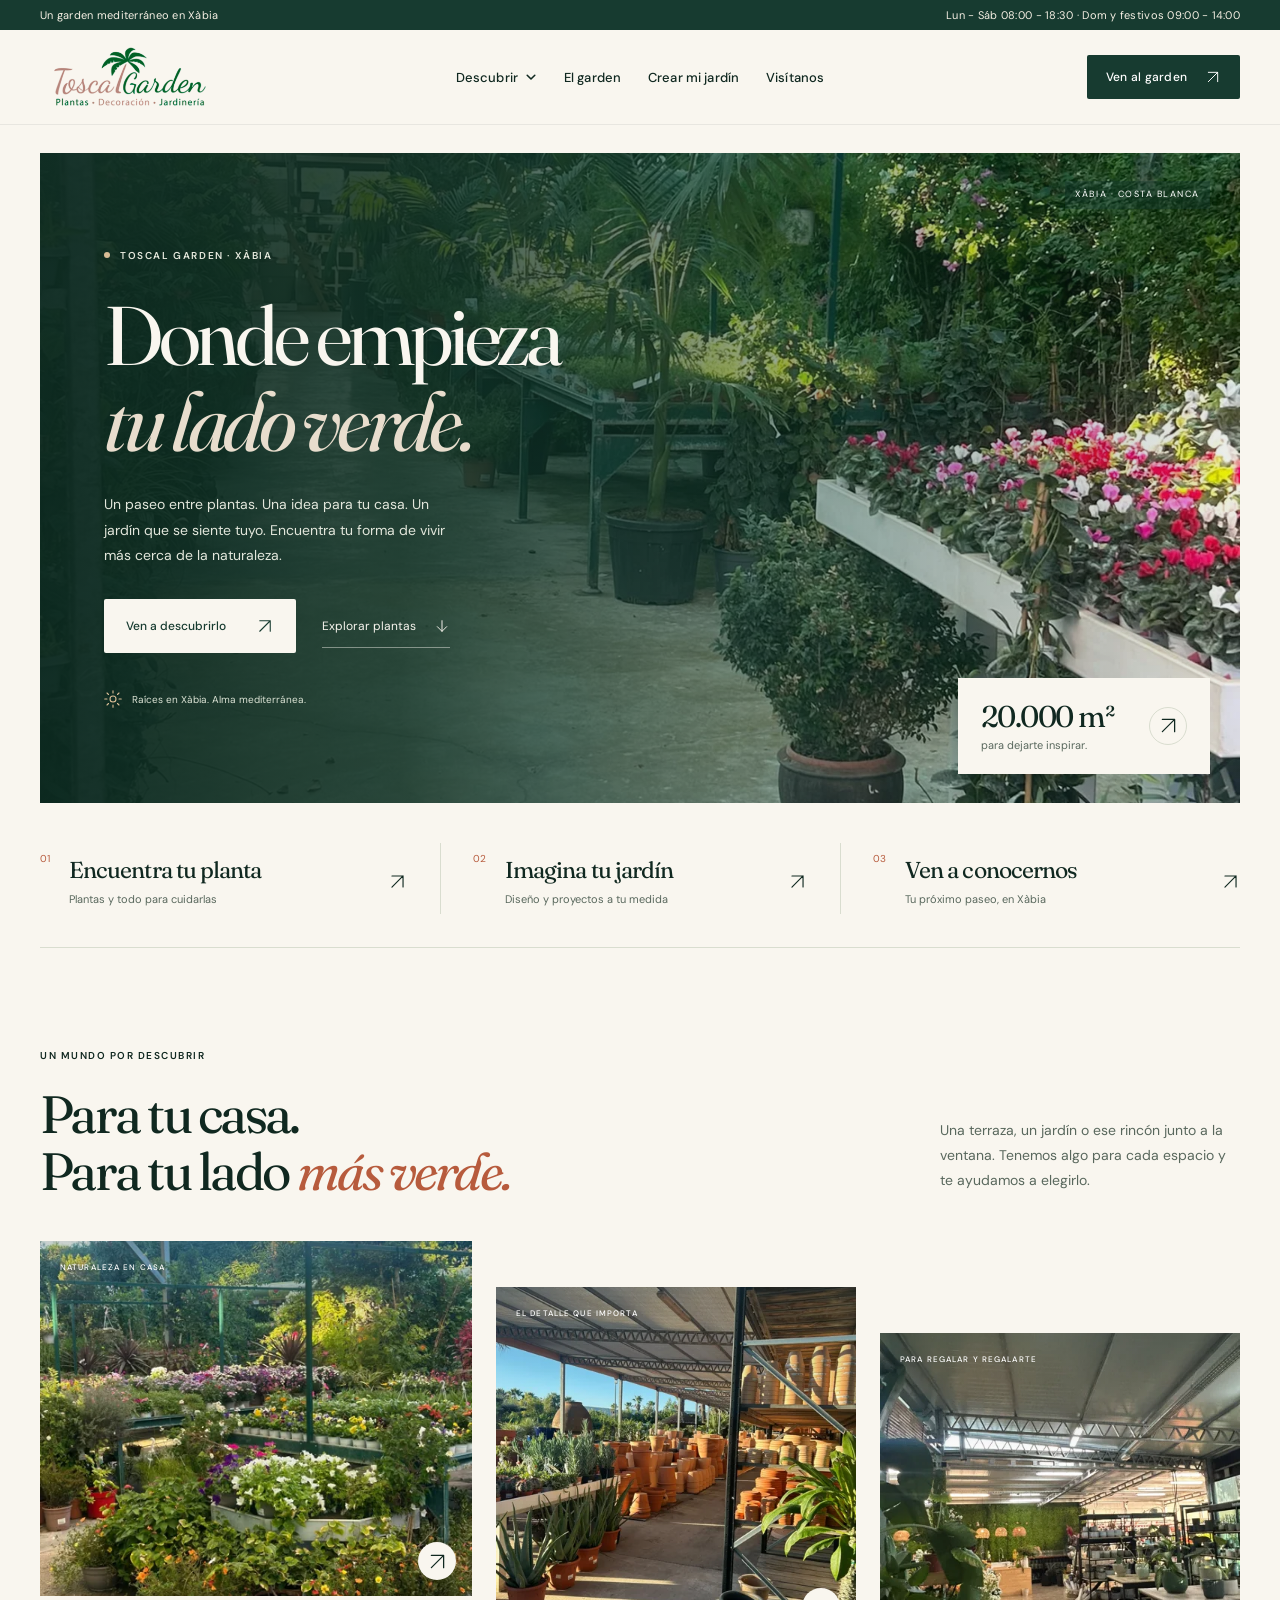
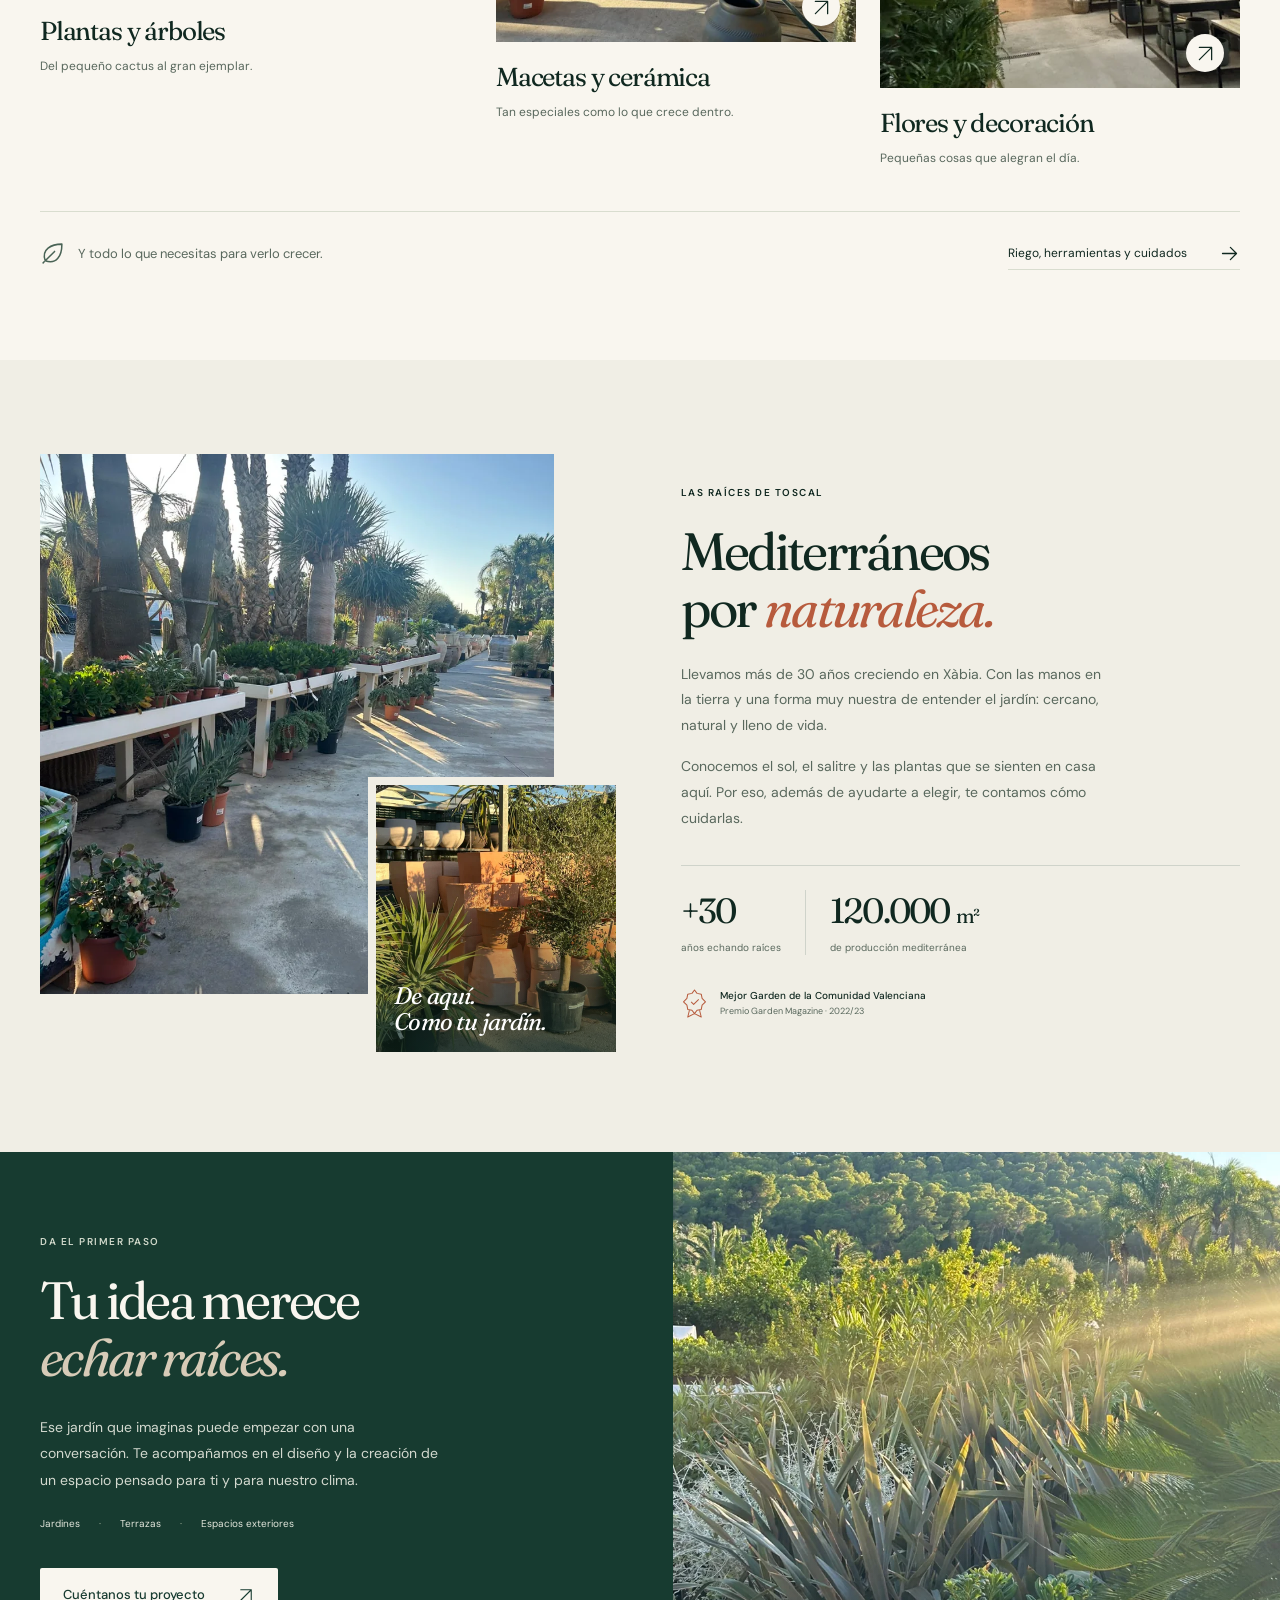
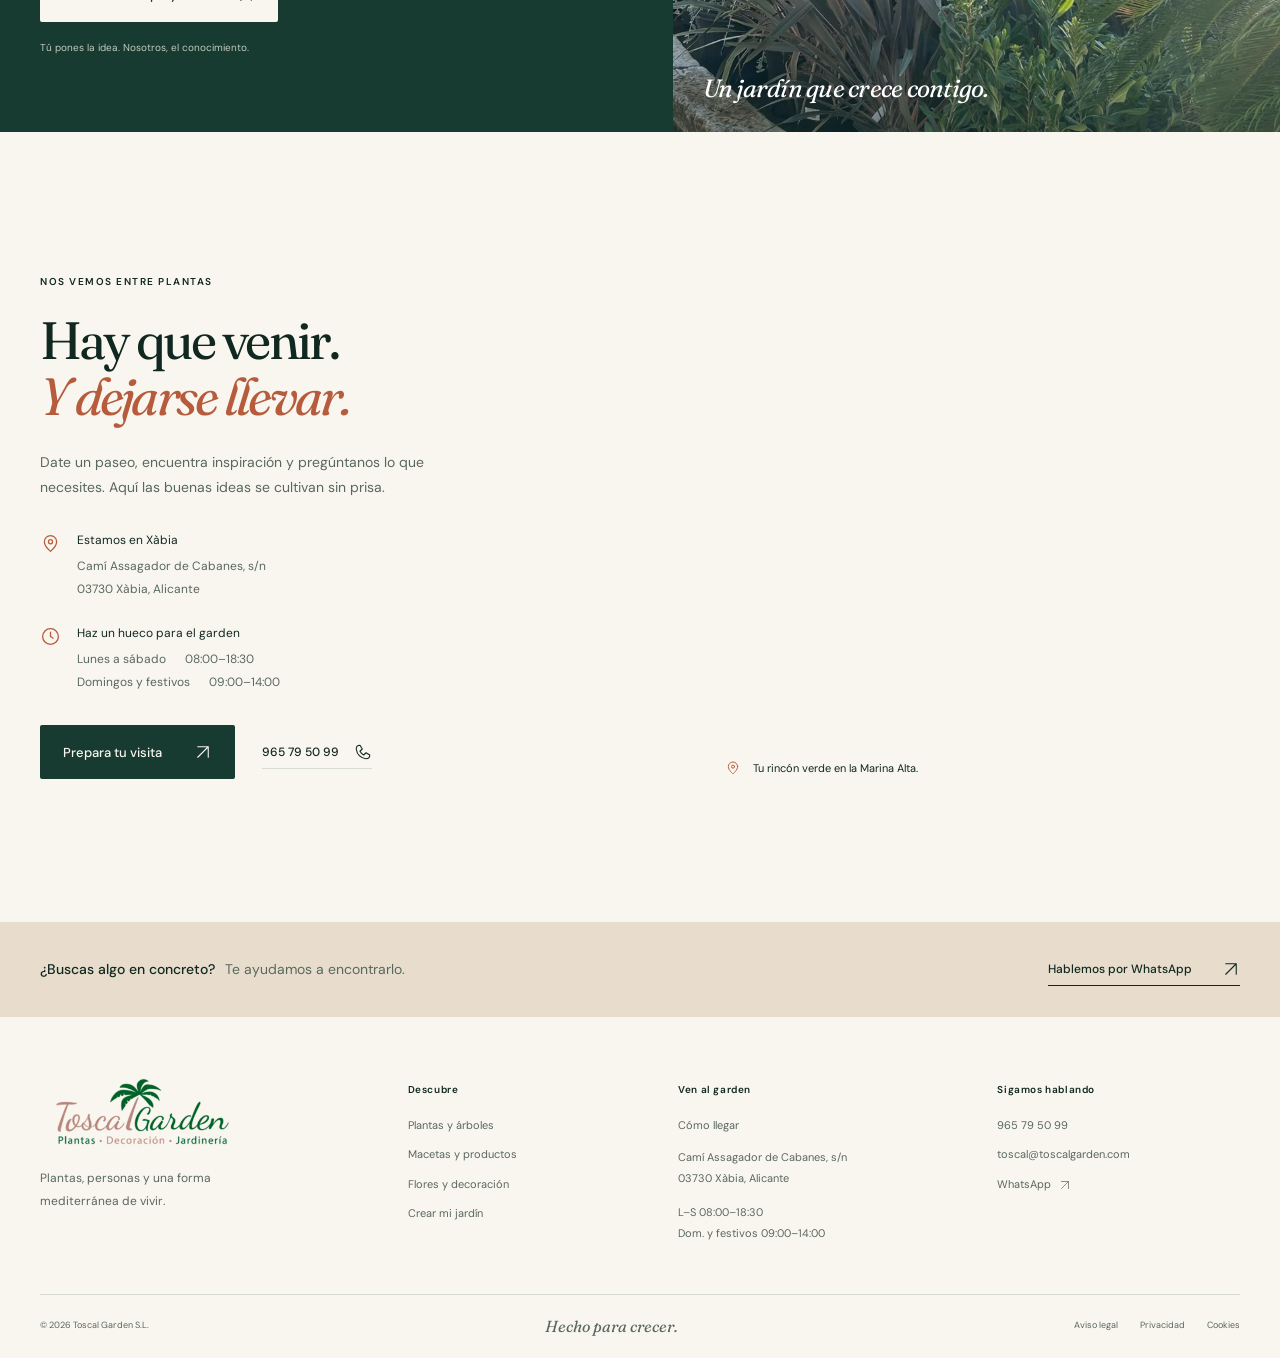
==== commit 50ff40c2: "Explorar un hero panorámico para la home" ====
--- a/prototype/index.html
+++ b/prototype/index.html
@@ -16,6 +16,7 @@
     <link rel="icon" type="image/svg+xml" href="assets/favicon.svg" />
     <link rel="stylesheet" href="styles.css" />
     <link rel="stylesheet" href="home.css" />
+    <link rel="stylesheet" href="hero.css" />
     <script type="application/ld+json">
       {"@context":"https://schema.org","@type":"GardenStore","name":"Toscal Garden","description":"Centro de jardinería en Xàbia con plantas, macetas, riego, floristería y proyectos de jardín.","telephone":"+34965795099","email":"toscal@toscalgarden.com","address":{"@type":"PostalAddress","streetAddress":"Camí Assagador de Cabanes, s/n","postalCode":"03730","addressLocality":"Xàbia","addressRegion":"Alicante","addressCountry":"ES"},"openingHoursSpecification":[{"@type":"OpeningHoursSpecification","dayOfWeek":["Monday","Tuesday","Wednesday","Thursday","Friday","Saturday"],"opens":"08:00","closes":"18:30"},{"@type":"OpeningHoursSpecification","dayOfWeek":"Sunday","opens":"09:00","closes":"14:00"}],"url":"https://toscalgarden.eu/"}
     </script>
@@ -97,17 +98,20 @@
       </header>
     </div>
     <main id="contenido">
-      <section class="home-hero" aria-labelledby="home-title">
+      <section class="home-hero home-hero--immersive" aria-labelledby="home-title">
         <div class="wrap home-hero-grid">
           <div class="home-hero-copy">
-            <p class="home-eyebrow"><span></span> TU GARDEN MEDITERRÁNEO</p>
-            <h1 id="home-title">La vida,<br /> un poco<br /> <em>más verde.</em></h1>
-            <p class="home-hero-intro">Plantas que te acompañan. Rincones que se disfrutan. Todo empieza con un paseo por Toscal.</p>
-            <a class="home-button" href="#descubrir">Descubre el garden <svg class="home-icon" aria-hidden="true"><use href="#arrow-down"/></svg></a>
+            <p class="home-eyebrow"><span></span> TOSCAL GARDEN · XÀBIA</p>
+            <h1 id="home-title">Donde empieza<br /> <em>tu lado verde.</em></h1>
+            <p class="home-hero-intro">Un paseo entre plantas. Una idea para tu casa. Un jardín que se siente tuyo. Encuentra tu forma de vivir más cerca de la naturaleza.</p>
+            <div class="home-hero-actions">
+              <a class="home-button" href="visitanos.html">Ven a descubrirlo <svg class="home-icon" aria-hidden="true"><use href="#arrow-diagonal"/></svg></a>
+              <a class="home-hero-secondary" href="#descubrir">Explorar plantas <svg class="home-icon" aria-hidden="true"><use href="#arrow-down"/></svg></a>
+            </div>
             <div class="home-hero-note"><svg class="home-icon" aria-hidden="true"><use href="#sun"/></svg><span>Raíces en Xàbia. Alma mediterránea.</span></div>
           </div>
           <figure class="home-hero-visual">
-            <img src="assets/home/garden-invernadero-1000.webp" srcset="assets/home/garden-invernadero-640.webp 640w, assets/home/garden-invernadero-1000.webp 1000w, assets/home/garden-invernadero-1440.webp 1440w" sizes="(max-width: 700px) 100vw, (max-width: 1000px) 55vw, 58vw" width="1536" height="2048" alt="Un paseo entre palmeras, plantas verdes y flores en el invernadero de Toscal Garden" fetchpriority="high" />
+            <img src="assets/home/garden-invernadero-1000.webp" srcset="assets/home/garden-invernadero-640.webp 640w, assets/home/garden-invernadero-1000.webp 1000w, assets/home/garden-invernadero-1440.webp 1440w" sizes="(max-width: 700px) calc(100vw - 40px), (max-width: 1280px) calc(100vw - 80px), 1320px" width="1536" height="2048" alt="Un paseo entre palmeras, plantas verdes y flores en el invernadero de Toscal Garden" fetchpriority="high" />
             <span class="home-photo-location">XÀBIA · COSTA BLANCA</span>
             <a class="home-photo-note" href="visitanos.html"><span><strong>20.000 m²</strong><span>para dejarte inspirar.</span></span><span class="home-round-arrow"><svg class="home-icon" aria-hidden="true"><use href="#arrow-diagonal"/></svg></span></a>
           </figure>
--- a/prototype/hero.css
+++ b/prototype/hero.css
@@ -0,0 +1,177 @@
+/* Alternative hero, isolated from the approved home and inner-page styles. */
+.home-hero--immersive .home-hero-grid {
+  position: relative;
+  display: grid;
+  grid-template-columns: 1fr;
+  gap: 0;
+  min-height: 650px;
+  overflow: hidden;
+  background: var(--green);
+}
+.home-hero--immersive .home-hero-visual {
+  position: absolute;
+  inset: 0;
+  width: 100%;
+  height: 100%;
+  margin: 0;
+}
+.home-hero--immersive .home-hero-visual > img {
+  object-position: 65% 57%;
+}
+.home-hero--immersive .home-hero-visual::after {
+  content: "";
+  position: absolute;
+  inset: 0;
+  z-index: 1;
+  pointer-events: none;
+  background: linear-gradient(90deg, #0c291ff2 0%, #102f23db 30%, #133b307a 58%, #0d291b12 100%);
+}
+.home-hero--immersive .home-hero-copy {
+  position: relative;
+  z-index: 2;
+  width: min(100%, 900px);
+  padding: 65px 64px;
+  align-self: center;
+  color: var(--cream);
+}
+.home-hero--immersive .home-eyebrow {
+  margin-bottom: 29px;
+  color: #e5e8dc;
+  font-size: 10px;
+  letter-spacing: .16em;
+}
+.home-hero--immersive .home-eyebrow > span {
+  background: #d9bd96;
+}
+.home-hero--immersive h1 {
+  max-width: 780px;
+  font-size: clamp(64px, 6.5vw, 98px);
+  line-height: 1.04;
+  letter-spacing: -.052em;
+}
+.home-hero--immersive h1 em {
+  color: #e8ddcd;
+}
+.home-hero--immersive .home-hero-intro {
+  max-width: 355px;
+  margin: 27px 0 30px;
+  color: #e3e7dc;
+  font-size: 14px;
+  line-height: 1.85;
+}
+.home-hero-actions {
+  display: flex;
+  align-items: center;
+  flex-wrap: wrap;
+  gap: 26px;
+}
+.home-hero--immersive .home-button {
+  color: var(--green);
+  background: var(--cream);
+  padding: 15px 21px;
+  gap: 30px;
+  font-size: 12px;
+}
+.home-hero--immersive .home-button:hover {
+  background: var(--sand);
+}
+.home-hero-secondary {
+  display: inline-flex;
+  align-items: center;
+  gap: 18px;
+  min-height: 44px;
+  padding: 8px 0;
+  color: var(--cream);
+  border-bottom: 1px solid #f9f6ef70;
+  text-decoration: none;
+  font-size: 12px;
+  transition: border-color .2s;
+}
+.home-hero-secondary .home-icon {
+  width: 16px;
+  height: 16px;
+  flex-basis: 16px;
+  transition: transform .2s;
+}
+.home-hero-secondary:hover {
+  border-color: var(--cream);
+}
+.home-hero-secondary:hover .home-icon {
+  transform: translateY(3px);
+}
+.home-hero--immersive .home-hero-note {
+  margin-top: 37px;
+  color: #dce3d5;
+  font-size: 10px;
+}
+.home-hero--immersive .home-hero-note .home-icon {
+  color: #d9bd96;
+}
+.home-hero--immersive .home-photo-location {
+  z-index: 2;
+  top: 28px;
+  right: 30px;
+  left: auto;
+  background: #173b3066;
+}
+.home-hero--immersive .home-photo-note {
+  z-index: 3;
+  right: 30px;
+  bottom: 29px;
+}
+.home-hero--immersive :focus-visible {
+  outline-color: var(--cream);
+}
+.home-hero--immersive .home-photo-note:focus-visible {
+  outline-color: var(--terracotta);
+}
+@media (max-width: 1000px) {
+  .home-hero--immersive .home-hero-grid { min-height: 620px; }
+  .home-hero--immersive .home-hero-copy { width: min(100%, 790px); padding: 64px 44px; }
+  .home-hero--immersive h1 { font-size: clamp(58px, 7.5vw, 75px); }
+  .home-hero--immersive .home-photo-note { right: 25px; bottom: 25px; padding: 17px; gap: 20px; }
+  .home-hero--immersive .home-photo-note strong { font-size: 26px; }
+  .home-hero--immersive .home-photo-note .home-round-arrow { width: 33px; height: 33px; }
+}
+@media (max-width: 700px) {
+  .home-hero--immersive { padding-top: 16px; }
+  .home-hero--immersive .home-hero-grid { display: grid; min-height: 650px; }
+  .home-hero--immersive .home-hero-visual { height: 100%; }
+  .home-hero--immersive .home-hero-visual > img { object-position: 60% 55%; }
+  .home-hero--immersive .home-hero-visual::after {
+    background: linear-gradient(180deg, #0c291fc9 0%, #0c291fc9 45%, #0c291f3b 75%, #0c291fc2 100%);
+  }
+  .home-hero--immersive .home-hero-copy {
+    align-self: start;
+    width: 100%;
+    padding: 53px 25px 160px;
+  }
+  .home-hero--immersive .home-eyebrow { margin-bottom: 26px; font-size: 8px; letter-spacing: .13em; }
+  .home-hero--immersive h1 { font-size: clamp(40px, 11vw, 67px); line-height: 1.06; letter-spacing: -.05em; }
+  .home-hero--immersive .home-hero-intro { max-width: 340px; margin: 24px 0 26px; font-size: 13px; line-height: 1.8; }
+  .home-hero-actions { gap: 11px 24px; align-items: flex-start; }
+  .home-hero--immersive .home-button { min-height: 50px; padding: 13px 18px; gap: 27px; font-size: 11px; }
+  .home-hero-secondary { min-height: 44px; font-size: 11px; gap: 17px; }
+  .home-hero--immersive .home-hero-note { display: none; }
+  .home-hero--immersive .home-photo-location { display: none; }
+  .home-hero--immersive .home-photo-note {
+    bottom: 24px;
+    left: 25px;
+    right: 25px;
+    justify-content: space-between;
+    padding: 18px 0 0;
+    border-top: 1px solid #f9f6ef66;
+    background: transparent;
+    color: var(--cream);
+  }
+  .home-hero--immersive .home-photo-note strong { font-size: 28px; }
+  .home-hero--immersive .home-photo-note span span { color: #e3e7dc; font-size: 11px; }
+  .home-hero--immersive .home-photo-note .home-round-arrow { width: 38px; height: 38px; border-color: #f9f6ef80; }
+  .home-hero--immersive .home-photo-note:hover .home-round-arrow { background: #f9f6ef22; }
+  .home-hero--immersive .home-photo-note:focus-visible { outline-color: var(--cream); }
+}
+@media (max-width: 360px) {
+  .home-hero--immersive .home-hero-copy { padding-left: 20px; padding-right: 20px; }
+  .home-hero--immersive h1 { font-size: 37px; }
+  .home-hero--immersive .home-photo-note { left: 20px; right: 20px; }
+}
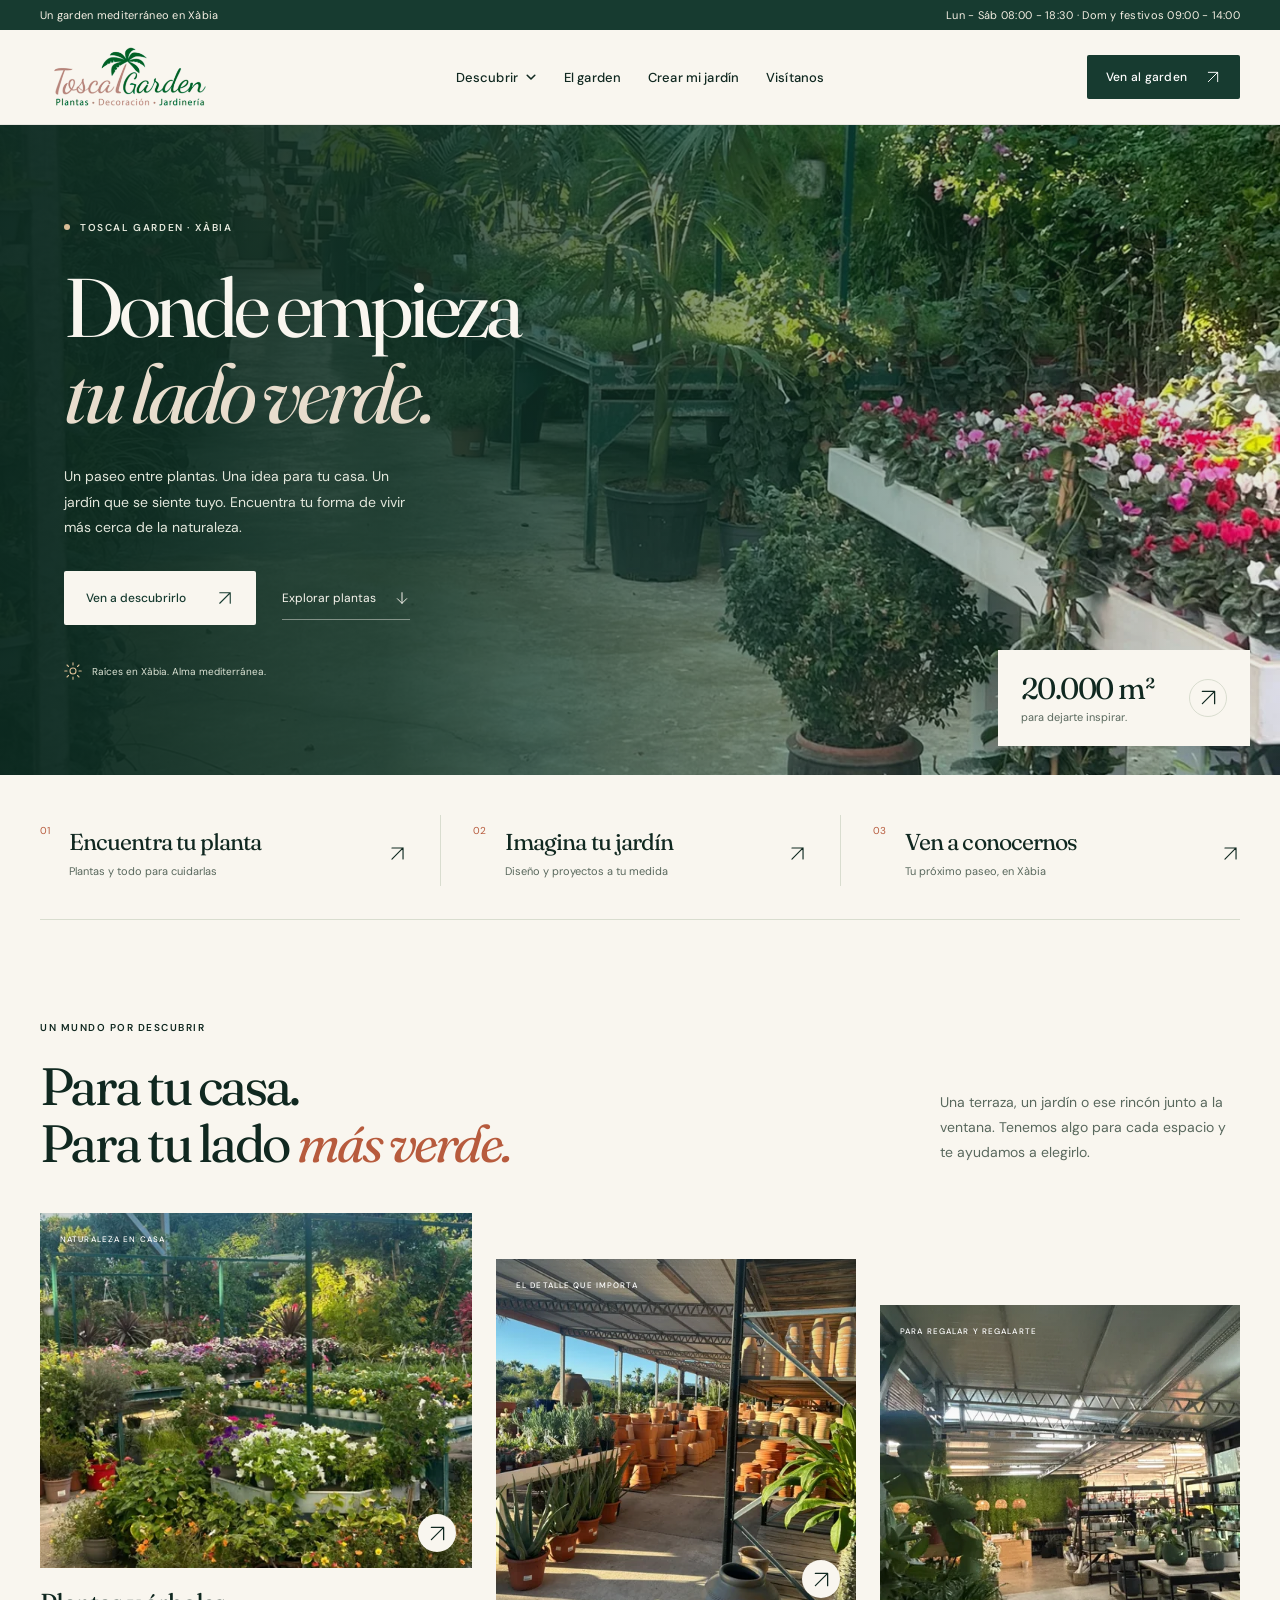
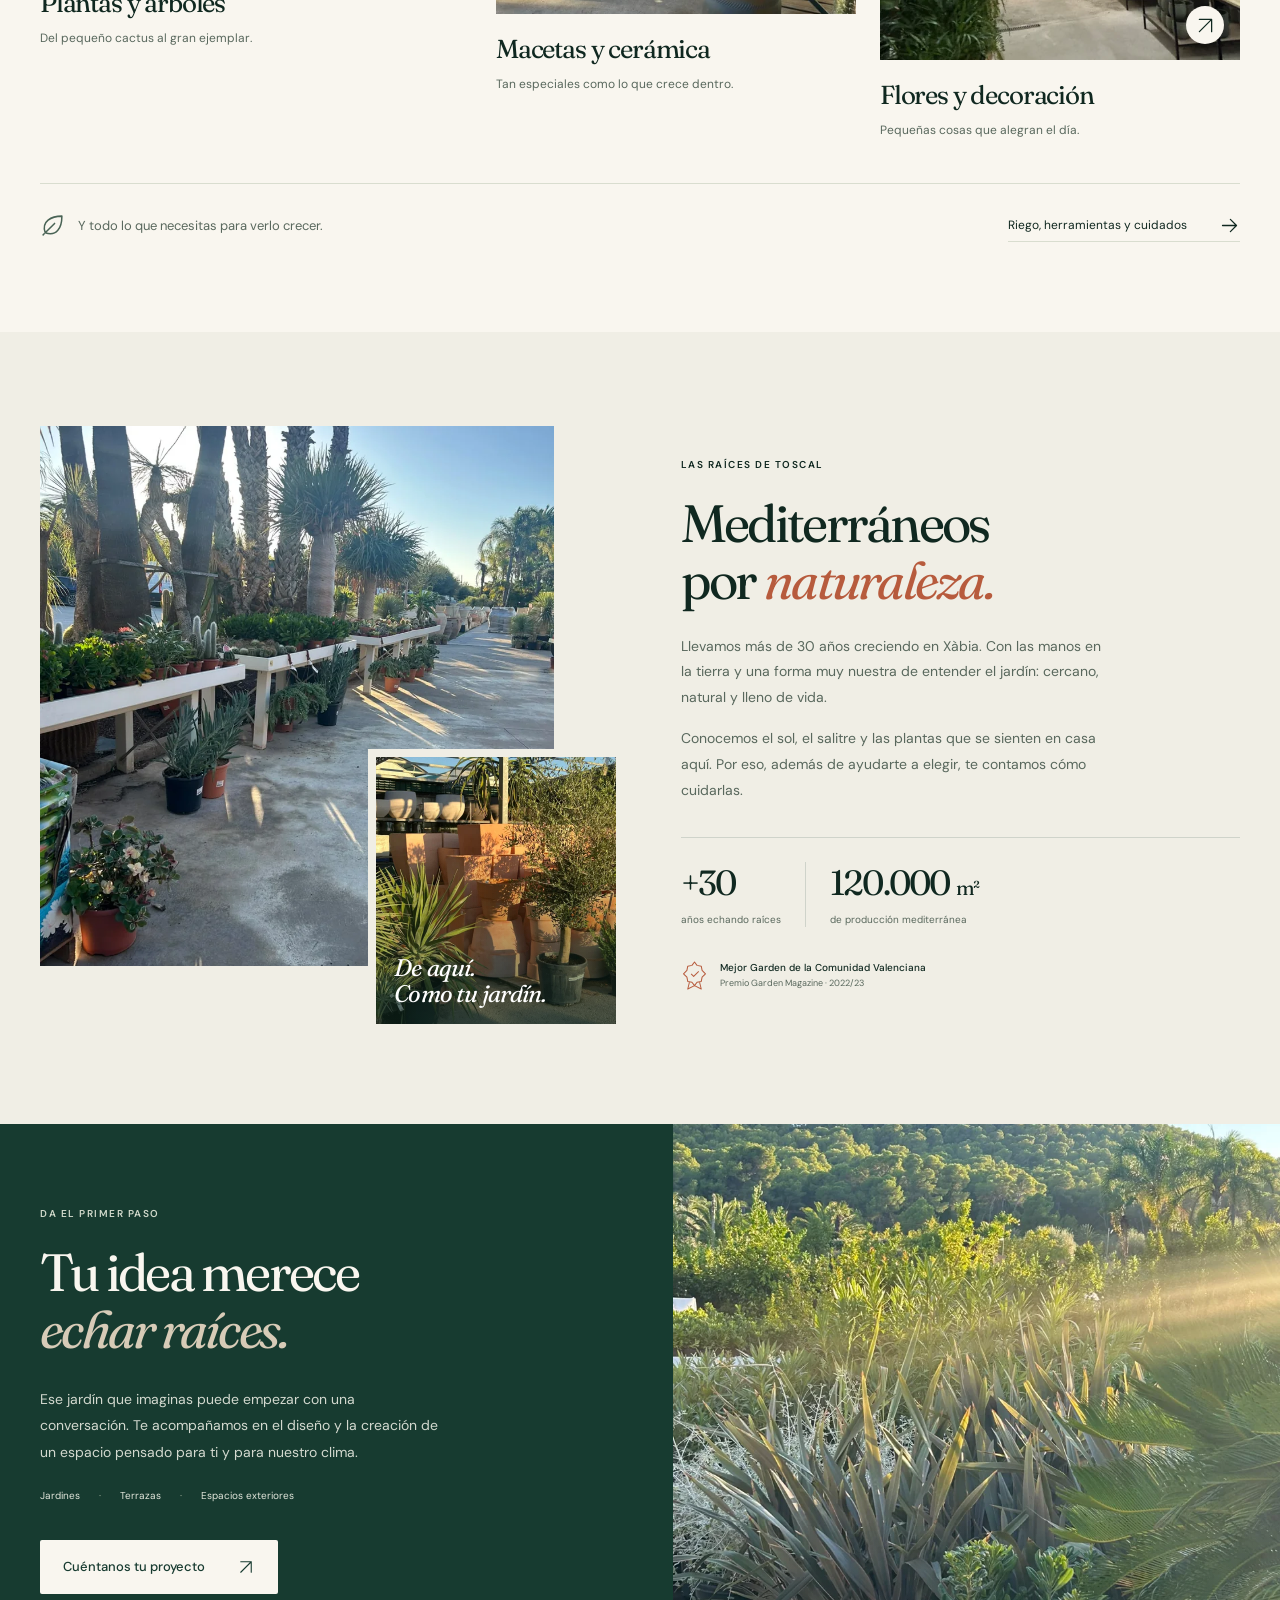
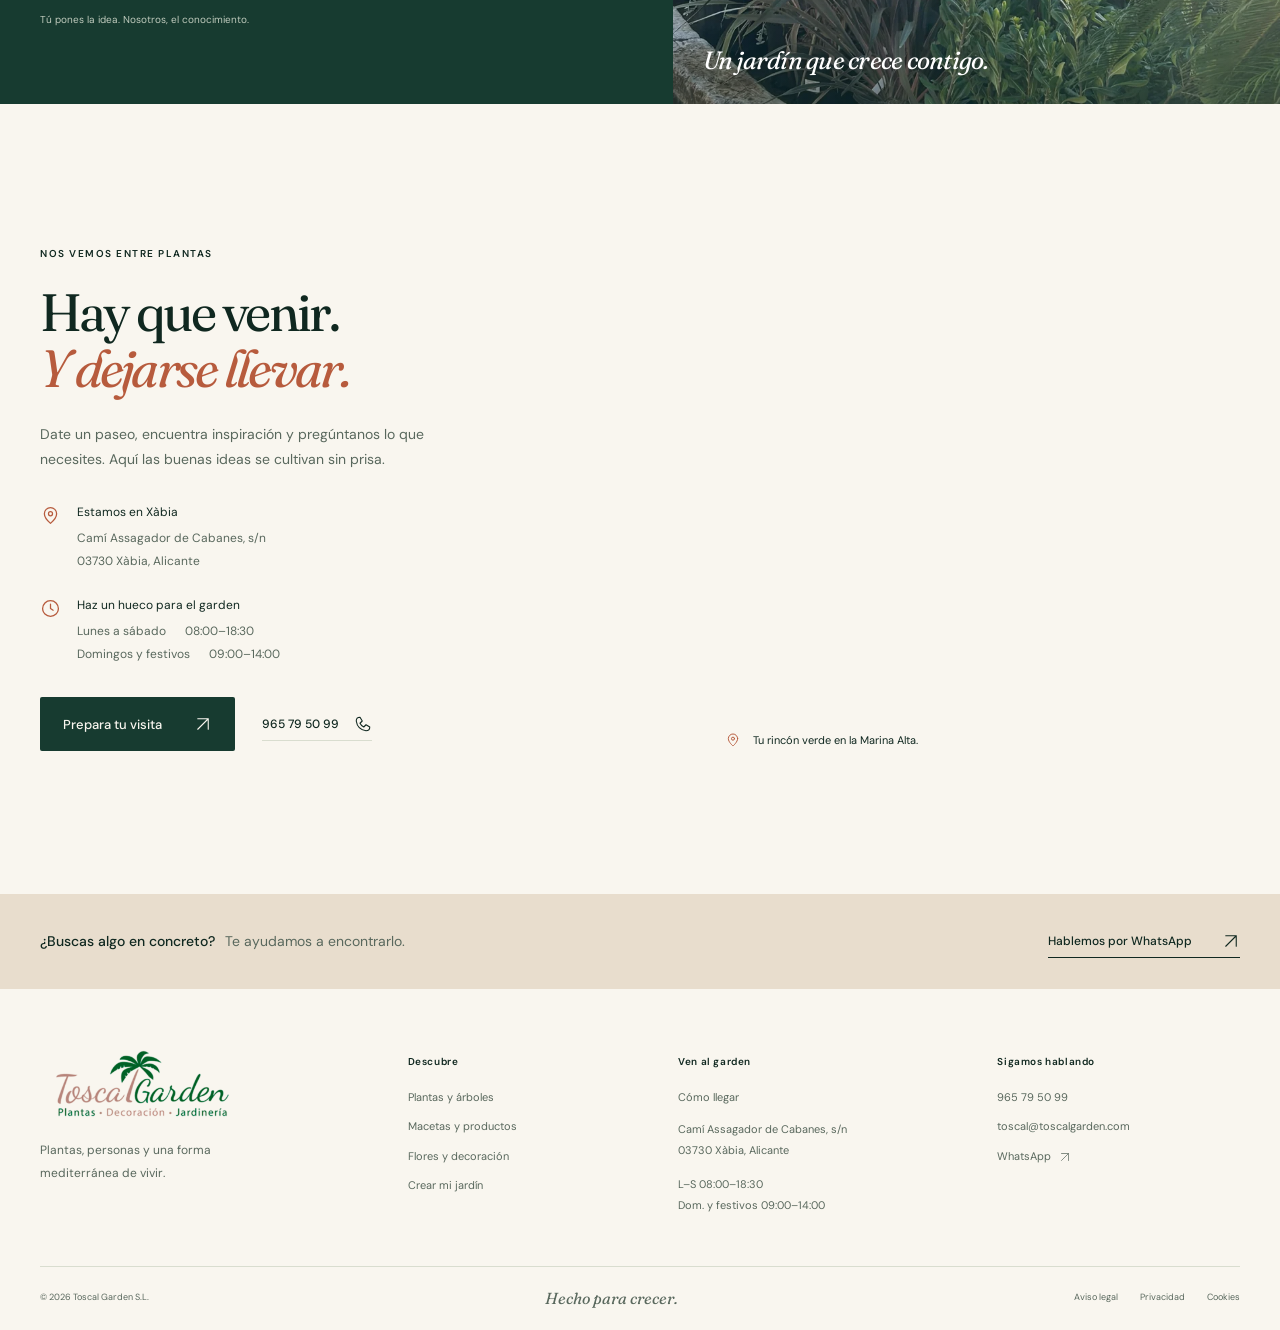
==== commit df57bec3: "Ampliar el hero a todo el ancho y quitar la etiqueta derecha" ====
--- a/prototype/index.html
+++ b/prototype/index.html
@@ -111,8 +111,7 @@
             <div class="home-hero-note"><svg class="home-icon" aria-hidden="true"><use href="#sun"/></svg><span>Raíces en Xàbia. Alma mediterránea.</span></div>
           </div>
           <figure class="home-hero-visual">
-            <img src="assets/home/garden-invernadero-1000.webp" srcset="assets/home/garden-invernadero-640.webp 640w, assets/home/garden-invernadero-1000.webp 1000w, assets/home/garden-invernadero-1440.webp 1440w" sizes="(max-width: 700px) calc(100vw - 40px), (max-width: 1280px) calc(100vw - 80px), 1320px" width="1536" height="2048" alt="Un paseo entre palmeras, plantas verdes y flores en el invernadero de Toscal Garden" fetchpriority="high" />
-            <span class="home-photo-location">XÀBIA · COSTA BLANCA</span>
+            <img src="assets/home/garden-invernadero-1000.webp" srcset="assets/home/garden-invernadero-640.webp 640w, assets/home/garden-invernadero-1000.webp 1000w, assets/home/garden-invernadero-1440.webp 1440w" sizes="100vw" width="1536" height="2048" alt="Un paseo entre palmeras, plantas verdes y flores en el invernadero de Toscal Garden" fetchpriority="high" />
             <a class="home-photo-note" href="visitanos.html"><span><strong>20.000 m²</strong><span>para dejarte inspirar.</span></span><span class="home-round-arrow"><svg class="home-icon" aria-hidden="true"><use href="#arrow-diagonal"/></svg></span></a>
           </figure>
         </div>
--- a/prototype/hero.css
+++ b/prototype/hero.css
@@ -1,6 +1,9 @@
 /* Alternative hero, isolated from the approved home and inner-page styles. */
+.home-hero--immersive { padding-top: 0; }
 .home-hero--immersive .home-hero-grid {
   position: relative;
+  width: 100%;
+  margin: 0;
   display: grid;
   grid-template-columns: 1fr;
   gap: 0;
@@ -107,13 +110,6 @@
 .home-hero--immersive .home-hero-note .home-icon {
   color: #d9bd96;
 }
-.home-hero--immersive .home-photo-location {
-  z-index: 2;
-  top: 28px;
-  right: 30px;
-  left: auto;
-  background: #173b3066;
-}
 .home-hero--immersive .home-photo-note {
   z-index: 3;
   right: 30px;
@@ -134,7 +130,6 @@
   .home-hero--immersive .home-photo-note .home-round-arrow { width: 33px; height: 33px; }
 }
 @media (max-width: 700px) {
-  .home-hero--immersive { padding-top: 16px; }
   .home-hero--immersive .home-hero-grid { display: grid; min-height: 650px; }
   .home-hero--immersive .home-hero-visual { height: 100%; }
   .home-hero--immersive .home-hero-visual > img { object-position: 60% 55%; }
@@ -153,7 +148,6 @@
   .home-hero--immersive .home-button { min-height: 50px; padding: 13px 18px; gap: 27px; font-size: 11px; }
   .home-hero-secondary { min-height: 44px; font-size: 11px; gap: 17px; }
   .home-hero--immersive .home-hero-note { display: none; }
-  .home-hero--immersive .home-photo-location { display: none; }
   .home-hero--immersive .home-photo-note {
     bottom: 24px;
     left: 25px;
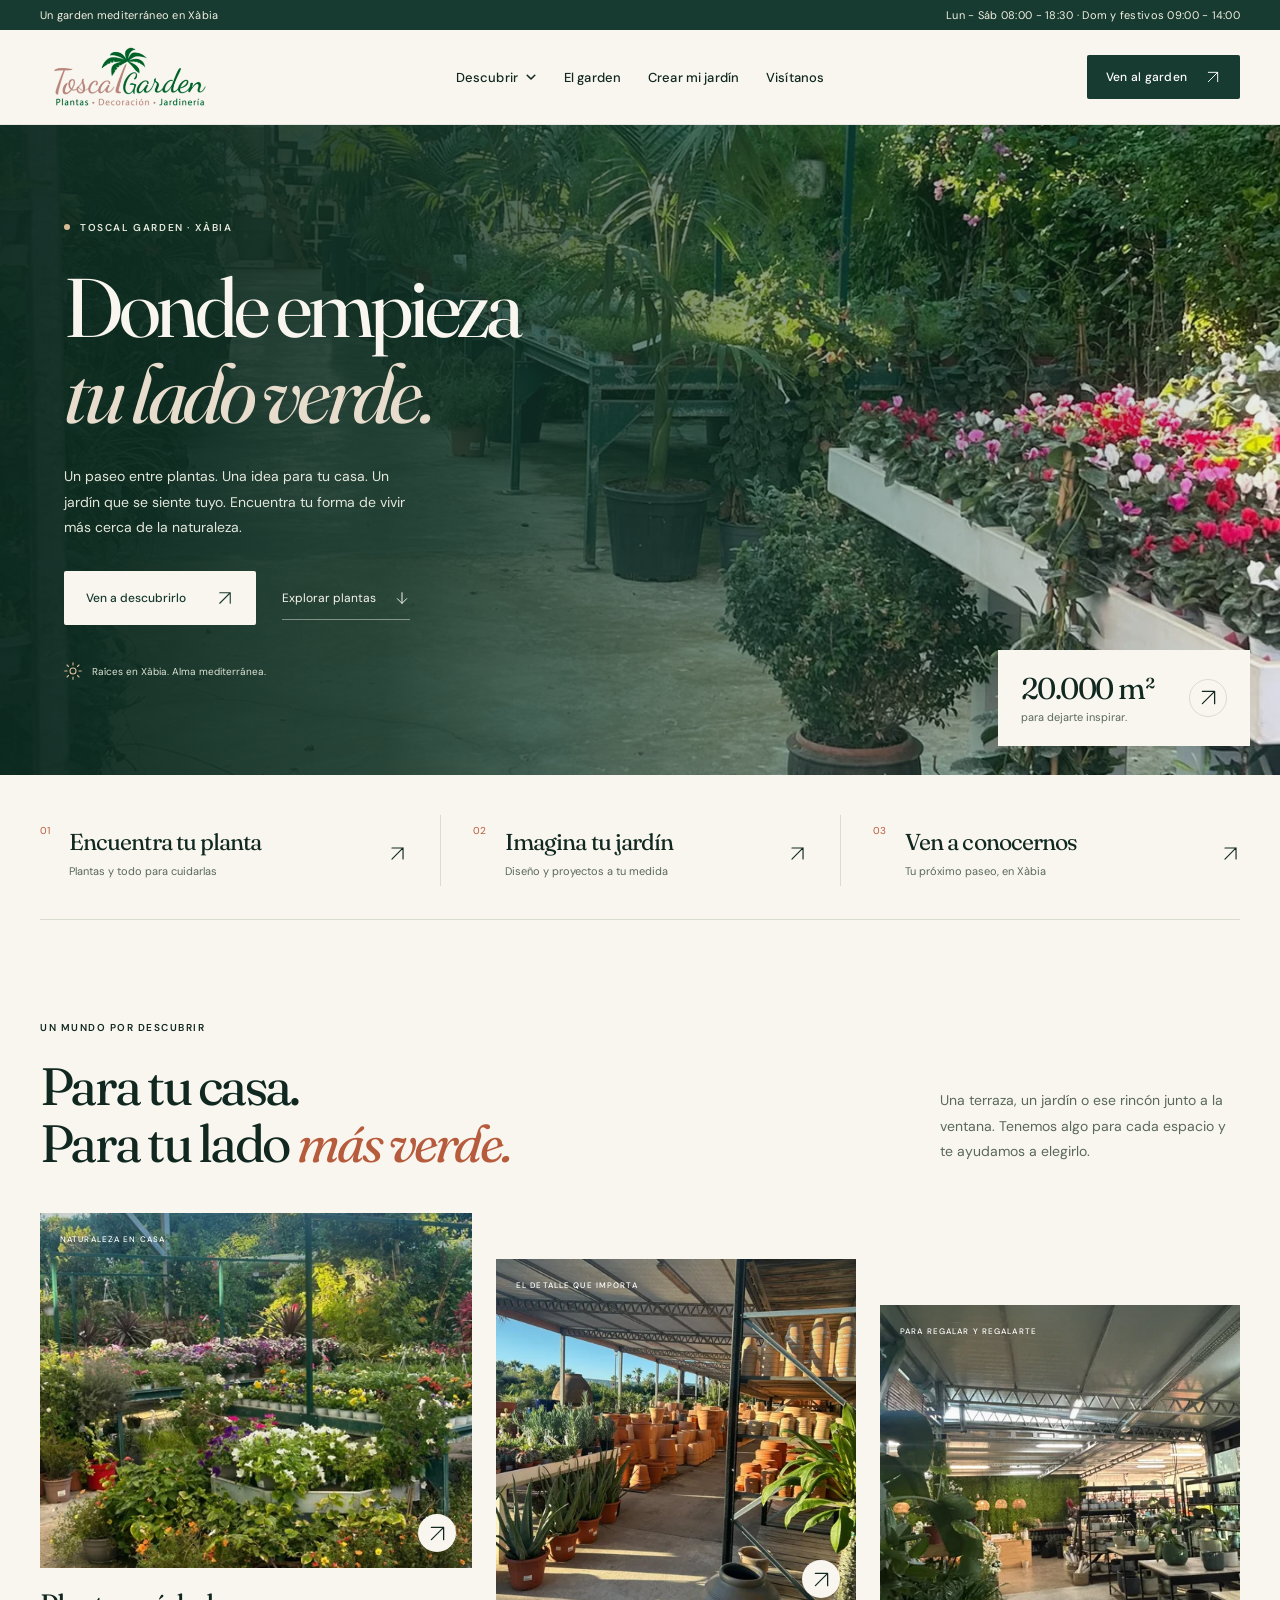
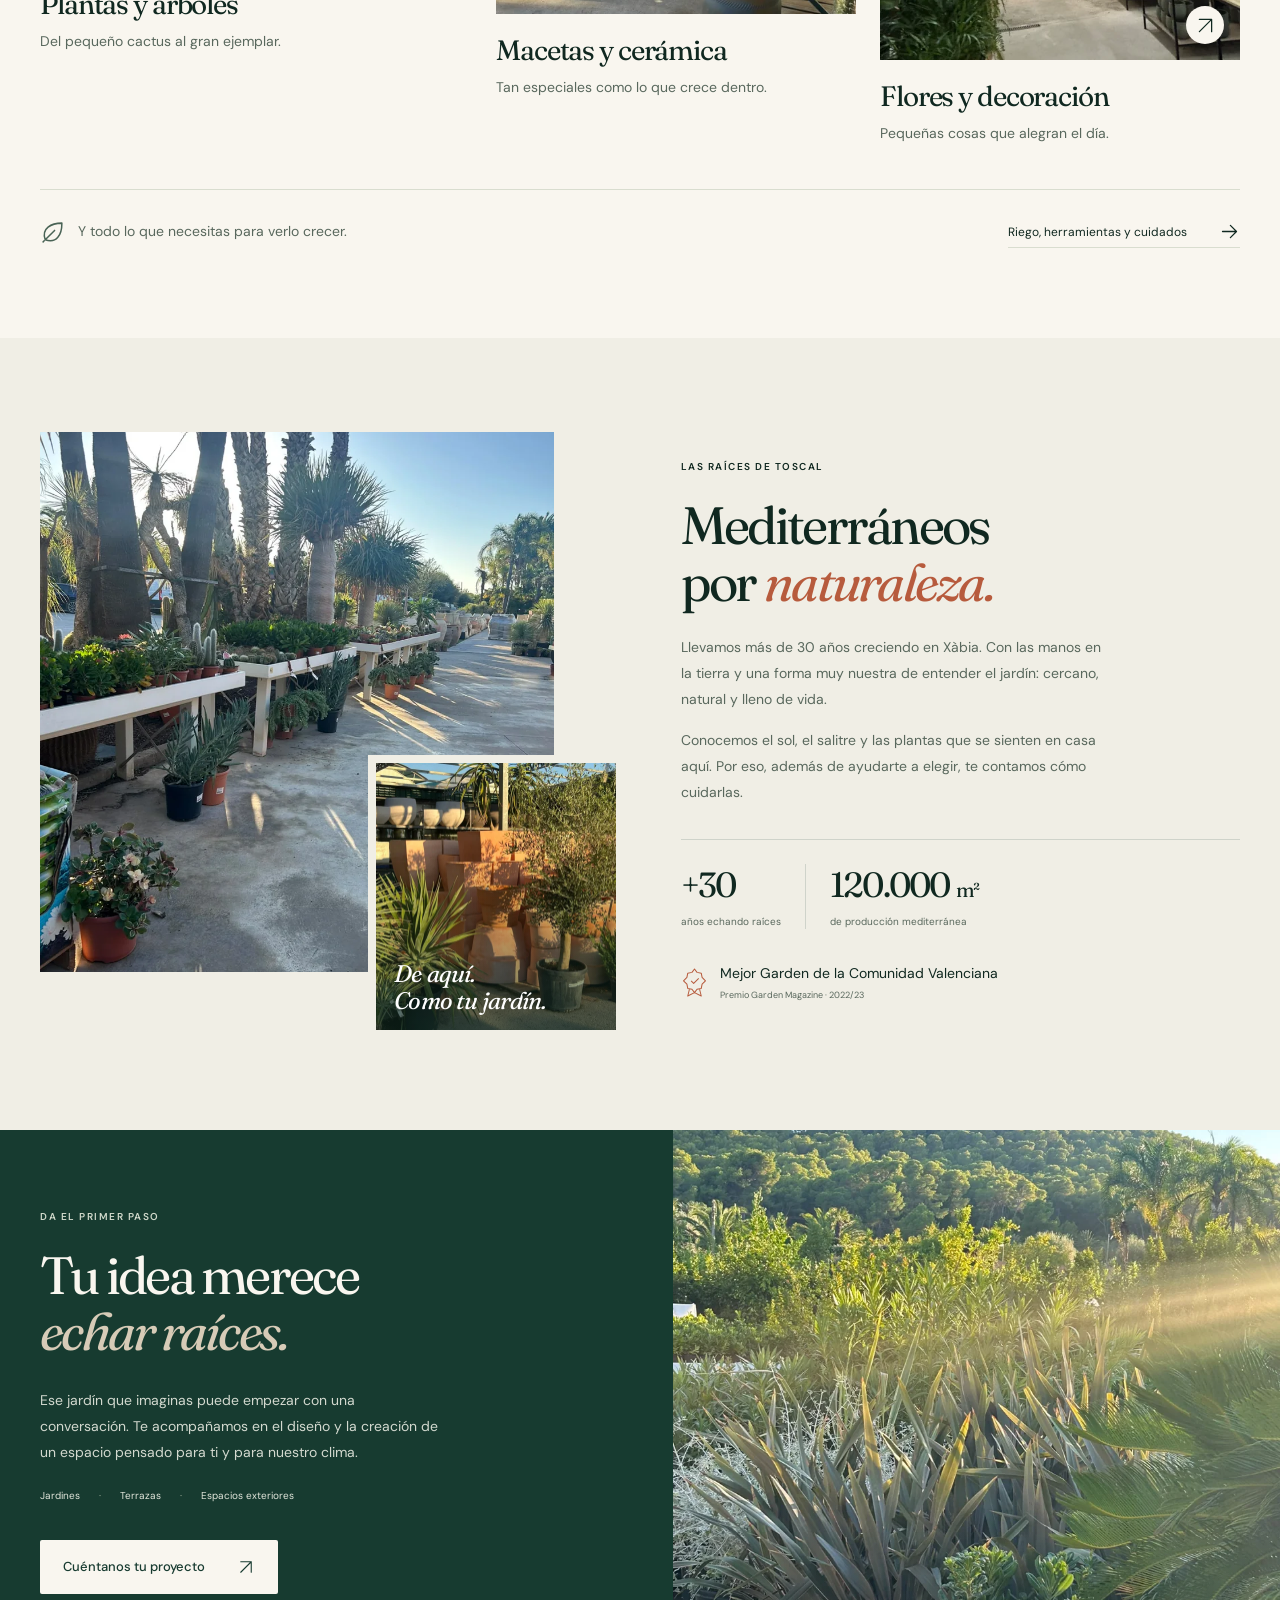
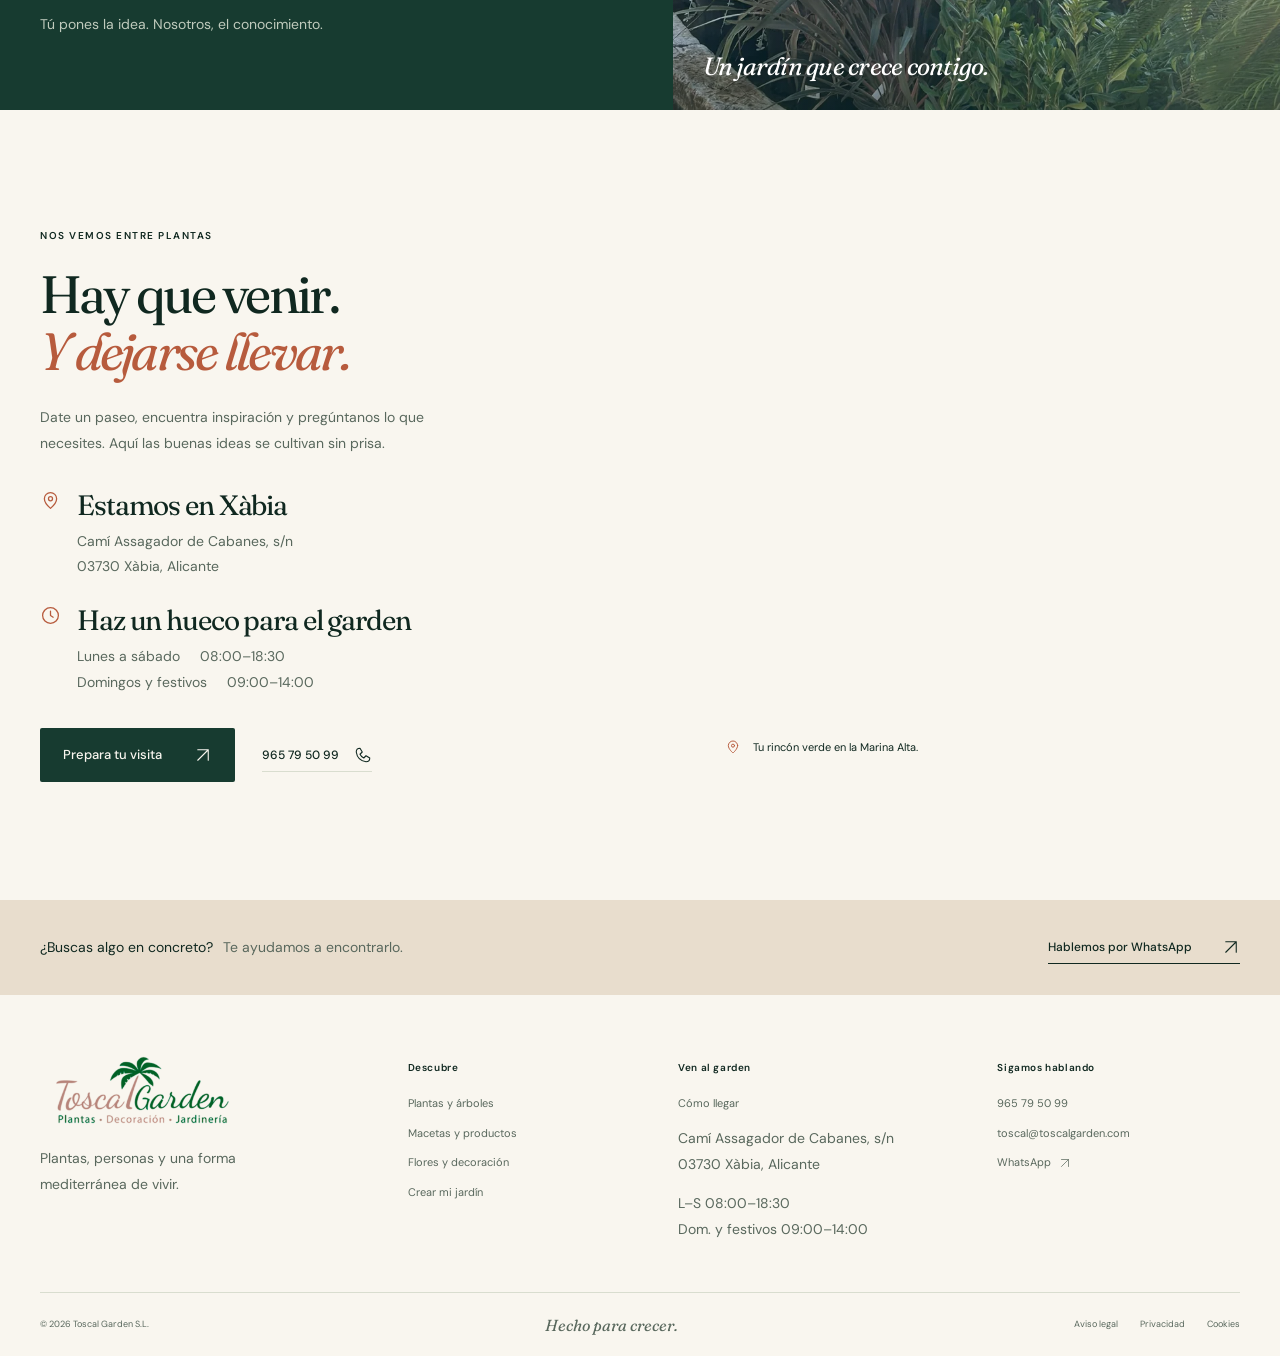
==== commit 36f033fc: "Unificar la jerarquía tipográfica en todas las páginas" ====
--- a/prototype/index.html
+++ b/prototype/index.html
@@ -13,10 +13,8 @@
     <link rel="preconnect" href="https://fonts.googleapis.com" />
     <link rel="preconnect" href="https://fonts.gstatic.com" crossorigin />
     <link href="https://fonts.googleapis.com/css2?family=DM+Sans:wght@400;500;600;700&family=Fraunces:ital,opsz,wght@0,9..144,400;0,9..144,500;0,9..144,600;1,9..144,400&display=swap" rel="stylesheet" />
+    <link rel="stylesheet" href="design.css" />
     <link rel="icon" type="image/svg+xml" href="assets/favicon.svg" />
-    <link rel="stylesheet" href="styles.css" />
-    <link rel="stylesheet" href="home.css" />
-    <link rel="stylesheet" href="hero.css" />
     <script type="application/ld+json">
       {"@context":"https://schema.org","@type":"GardenStore","name":"Toscal Garden","description":"Centro de jardinería en Xàbia con plantas, macetas, riego, floristería y proyectos de jardín.","telephone":"+34965795099","email":"toscal@toscalgarden.com","address":{"@type":"PostalAddress","streetAddress":"Camí Assagador de Cabanes, s/n","postalCode":"03730","addressLocality":"Xàbia","addressRegion":"Alicante","addressCountry":"ES"},"openingHoursSpecification":[{"@type":"OpeningHoursSpecification","dayOfWeek":["Monday","Tuesday","Wednesday","Thursday","Friday","Saturday"],"opens":"08:00","closes":"18:30"},{"@type":"OpeningHoursSpecification","dayOfWeek":"Sunday","opens":"09:00","closes":"14:00"}],"url":"https://toscalgarden.eu/"}
     </script>
@@ -51,7 +49,7 @@
             <div class="mega-menu" id="mega-menu" aria-hidden="true" inert>
               <div class="wrap mega-grid">
                 <div class="mega-intro">
-                  <p class="overline">EXPLORA TOSCAL</p>
+                  <div class="overline">EXPLORA TOSCAL</div>
                   <h2>Todo lo que tu jardín necesita.</h2>
                   <p>Desde la planta adecuada hasta el último detalle para disfrutarla.</p>
                   <a href="plantas.html" class="arrow-link">Ver todas las categorías <span>→</span></a>
@@ -101,7 +99,7 @@
       <section class="home-hero home-hero--immersive" aria-labelledby="home-title">
         <div class="wrap home-hero-grid">
           <div class="home-hero-copy">
-            <p class="home-eyebrow"><span></span> TOSCAL GARDEN · XÀBIA</p>
+            <div class="home-eyebrow"><span></span> TOSCAL GARDEN · XÀBIA</div>
             <h1 id="home-title">Donde empieza<br /> <em>tu lado verde.</em></h1>
             <p class="home-hero-intro">Un paseo entre plantas. Una idea para tu casa. Un jardín que se siente tuyo. Encuentra tu forma de vivir más cerca de la naturaleza.</p>
             <div class="home-hero-actions">
@@ -124,7 +122,7 @@
 
       <section class="home-discover wrap home-reveal" id="descubrir" aria-labelledby="discover-title">
         <div class="home-section-heading">
-          <div><p class="home-eyebrow">UN MUNDO POR DESCUBRIR</p><h2 id="discover-title">Para tu casa.<br /> Para tu lado <em>más verde.</em></h2></div>
+          <div><div class="home-eyebrow">UN MUNDO POR DESCUBRIR</div><h2 id="discover-title">Para tu casa.<br /> Para tu lado <em>más verde.</em></h2></div>
           <p>Una terraza, un jardín o ese rincón junto a la ventana. Tenemos algo para cada espacio y te ayudamos a elegirlo.</p>
         </div>
         <div class="home-collections">
@@ -150,7 +148,7 @@
             <figure class="home-story-main"><img src="assets/home/paseo-garden-900.webp" srcset="assets/home/paseo-garden-480.webp 480w, assets/home/paseo-garden-900.webp 900w, assets/home/paseo-garden-1200.webp 1200w" sizes="(max-width: 700px) 80vw, 39vw" width="1200" height="1600" alt="Luz de tarde entre palmeras y plantas de exterior en Toscal Garden" loading="lazy" decoding="async" /></figure>
             <figure class="home-story-detail"><img src="assets/home/detalle-ceramica-480.webp" width="480" height="640" alt="Texturas mediterráneas: barro, hojas y luz de sol en el garden" loading="lazy" decoding="async" /><figcaption>De aquí.<br />Como tu jardín.</figcaption></figure>
           </div>
-          <div class="home-story-copy"><p class="home-eyebrow">LAS RAÍCES DE TOSCAL</p><h2 id="story-title">Mediterráneos<br /> por <em>naturaleza.</em></h2><p>Llevamos más de 30 años creciendo en Xàbia. Con las manos en la tierra y una forma muy nuestra de entender el jardín: cercano, natural y lleno de vida.</p><p>Conocemos el sol, el salitre y las plantas que se sienten en casa aquí. Por eso, además de ayudarte a elegir, te contamos cómo cuidarlas.</p>
+          <div class="home-story-copy"><div class="home-eyebrow">LAS RAÍCES DE TOSCAL</div><h2 id="story-title">Mediterráneos<br /> por <em>naturaleza.</em></h2><p>Llevamos más de 30 años creciendo en Xàbia. Con las manos en la tierra y una forma muy nuestra de entender el jardín: cercano, natural y lleno de vida.</p><p>Conocemos el sol, el salitre y las plantas que se sienten en casa aquí. Por eso, además de ayudarte a elegir, te contamos cómo cuidarlas.</p>
             <div class="home-story-stats"><div><strong>+30</strong><span>años echando raíces</span></div><div><strong>120.000 <small>m²</small></strong><span>de producción mediterránea</span></div></div>
             <div class="home-award"><svg viewBox="0 0 32 36" aria-hidden="true"><path d="m16 2 3 4 5 1 1 5 4 4-4 4-1 5-5 1-3 4-3-4-5-1-1-5-4-4 4-4 1-5 5-1 3-4Z"/><path d="m10 26-2 8 8-4 8 4-2-8M12 16l3 3 6-6"/></svg><p>Mejor Garden de la Comunidad Valenciana<span>Premio Garden Magazine · 2022/23</span></p></div>
           </div>
@@ -159,13 +157,13 @@
 
       <section class="home-project" aria-labelledby="project-title">
         <div class="wrap home-project-grid">
-          <div class="home-project-copy home-reveal"><p class="home-eyebrow">DA EL PRIMER PASO</p><h2 id="project-title">Tu idea merece<br /> <em>echar raíces.</em></h2><p>Ese jardín que imaginas puede empezar con una conversación. Te acompañamos en el diseño y la creación de un espacio pensado para ti y para nuestro clima.</p><div class="home-project-topics"><span>Jardines</span><span>Terrazas</span><span>Espacios exteriores</span></div><a class="home-button home-button-cream" href="proyectos.html">Cuéntanos tu proyecto <svg class="home-icon" aria-hidden="true"><use href="#arrow-diagonal"/></svg></a><p class="home-project-footnote">Tú pones la idea. Nosotros, el conocimiento.</p></div>
+          <div class="home-project-copy home-reveal"><div class="home-eyebrow">DA EL PRIMER PASO</div><h2 id="project-title">Tu idea merece<br /> <em>echar raíces.</em></h2><p>Ese jardín que imaginas puede empezar con una conversación. Te acompañamos en el diseño y la creación de un espacio pensado para ti y para nuestro clima.</p><div class="home-project-topics"><span>Jardines</span><span>Terrazas</span><span>Espacios exteriores</span></div><a class="home-button home-button-cream" href="proyectos.html">Cuéntanos tu proyecto <svg class="home-icon" aria-hidden="true"><use href="#arrow-diagonal"/></svg></a><p class="home-project-footnote">Tú pones la idea. Nosotros, el conocimiento.</p></div>
           <figure class="home-project-visual"><img src="assets/home/cultivo-mediterraneo-1200.webp" srcset="assets/home/cultivo-mediterraneo-480.webp 480w, assets/home/cultivo-mediterraneo-900.webp 900w, assets/home/cultivo-mediterraneo-1200.webp 1200w" sizes="(max-width: 700px) 100vw, 50vw" width="1536" height="2048" alt="Plantas mediterráneas cultivadas en Toscal, bañadas por la luz del atardecer" loading="lazy" decoding="async" /><figcaption>Un jardín que crece contigo.</figcaption></figure>
         </div>
       </section>
 
       <section class="home-visit wrap home-reveal" id="visita" aria-labelledby="visit-title">
-        <div class="home-visit-copy"><p class="home-eyebrow">NOS VEMOS ENTRE PLANTAS</p><h2 id="visit-title">Hay que venir.<br /> <em>Y dejarse llevar.</em></h2><p class="home-visit-intro">Date un paseo, encuentra inspiración y pregúntanos lo que necesites. Aquí las buenas ideas se cultivan sin prisa.</p>
+        <div class="home-visit-copy"><div class="home-eyebrow">NOS VEMOS ENTRE PLANTAS</div><h2 id="visit-title">Hay que venir.<br /> <em>Y dejarse llevar.</em></h2><p class="home-visit-intro">Date un paseo, encuentra inspiración y pregúntanos lo que necesites. Aquí las buenas ideas se cultivan sin prisa.</p>
           <div class="home-visit-details">
             <div><svg class="home-icon" aria-hidden="true"><use href="#pin"/></svg><div><h3>Estamos en Xàbia</h3><address>Camí Assagador de Cabanes, s/n<br />03730 Xàbia, Alicante</address></div></div>
             <div><svg class="home-icon" aria-hidden="true"><use href="#clock"/></svg><div><h3>Haz un hueco para el garden</h3><p>Lunes a sábado <span>08:00–18:30</span><br />Domingos y festivos <span>09:00–14:00</span></p></div></div>
@@ -180,12 +178,12 @@
     <footer class="home-footer">
       <div class="wrap home-footer-main">
         <div class="home-footer-brand"><a href="index.html" aria-label="Toscal Garden, inicio"><img src="assets/logo-toscal.png" width="350" height="124" alt="Toscal Garden" loading="lazy" /></a><p>Plantas, personas y una forma<br />mediterránea de vivir.</p></div>
-        <div><h2>Descubre</h2><a href="plantas.html">Plantas y árboles</a><a href="productos.html">Macetas y productos</a><a href="floristeria.html">Flores y decoración</a><a href="proyectos.html">Crear mi jardín</a></div>
-        <div><h2>Ven al garden</h2><a href="visitanos.html">Cómo llegar</a><p>Camí Assagador de Cabanes, s/n<br />03730 Xàbia, Alicante</p><p>L–S 08:00–18:30<br />Dom. y festivos 09:00–14:00</p></div>
-        <div><h2>Sigamos hablando</h2><a href="tel:+34965795099">965 79 50 99</a><a href="mailto:toscal@toscalgarden.com">toscal@toscalgarden.com</a><a href="https://wa.me/34965795099" target="_blank" rel="noopener noreferrer">WhatsApp <svg class="home-icon" aria-hidden="true"><use href="#arrow-diagonal"/></svg></a></div>
+        <div><div class="home-footer-heading">Descubre</div><a href="plantas.html">Plantas y árboles</a><a href="productos.html">Macetas y productos</a><a href="floristeria.html">Flores y decoración</a><a href="proyectos.html">Crear mi jardín</a></div>
+        <div><div class="home-footer-heading">Ven al garden</div><a href="visitanos.html">Cómo llegar</a><p>Camí Assagador de Cabanes, s/n<br />03730 Xàbia, Alicante</p><p>L–S 08:00–18:30<br />Dom. y festivos 09:00–14:00</p></div>
+        <div><div class="home-footer-heading">Sigamos hablando</div><a href="tel:+34965795099">965 79 50 99</a><a href="mailto:toscal@toscalgarden.com">toscal@toscalgarden.com</a><a href="https://wa.me/34965795099" target="_blank" rel="noopener noreferrer">WhatsApp <svg class="home-icon" aria-hidden="true"><use href="#arrow-diagonal"/></svg></a></div>
       </div>
       <div class="wrap home-footer-bottom"><span>© 2026 Toscal Garden S.L.</span><span>Hecho para crecer.</span><nav aria-label="Información legal"><a href="https://toscalgarden.eu/aviso-legal/">Aviso legal</a><a href="https://toscalgarden.eu/politica-de-privacidad/">Privacidad</a><a href="https://toscalgarden.eu/politica-de-cookies/">Cookies</a></nav></div>
     </footer>
-    <script src="home.js" defer></script>
+    <script src="site.js" defer></script>
   </body>
 </html>
--- a/prototype/design.css
+++ b/prototype/design.css
@@ -0,0 +1,7 @@
+/* Layout rules share a lower cascade layer. Typography below is the single
+   source of truth, regardless of component specificity or media queries. */
+@import url("styles.css") layer(layout);
+@import url("site.css") layer(layout);
+@import url("hero.css") layer(layout);
+@import url("pages.css") layer(layout);
+@import url("typography.css");
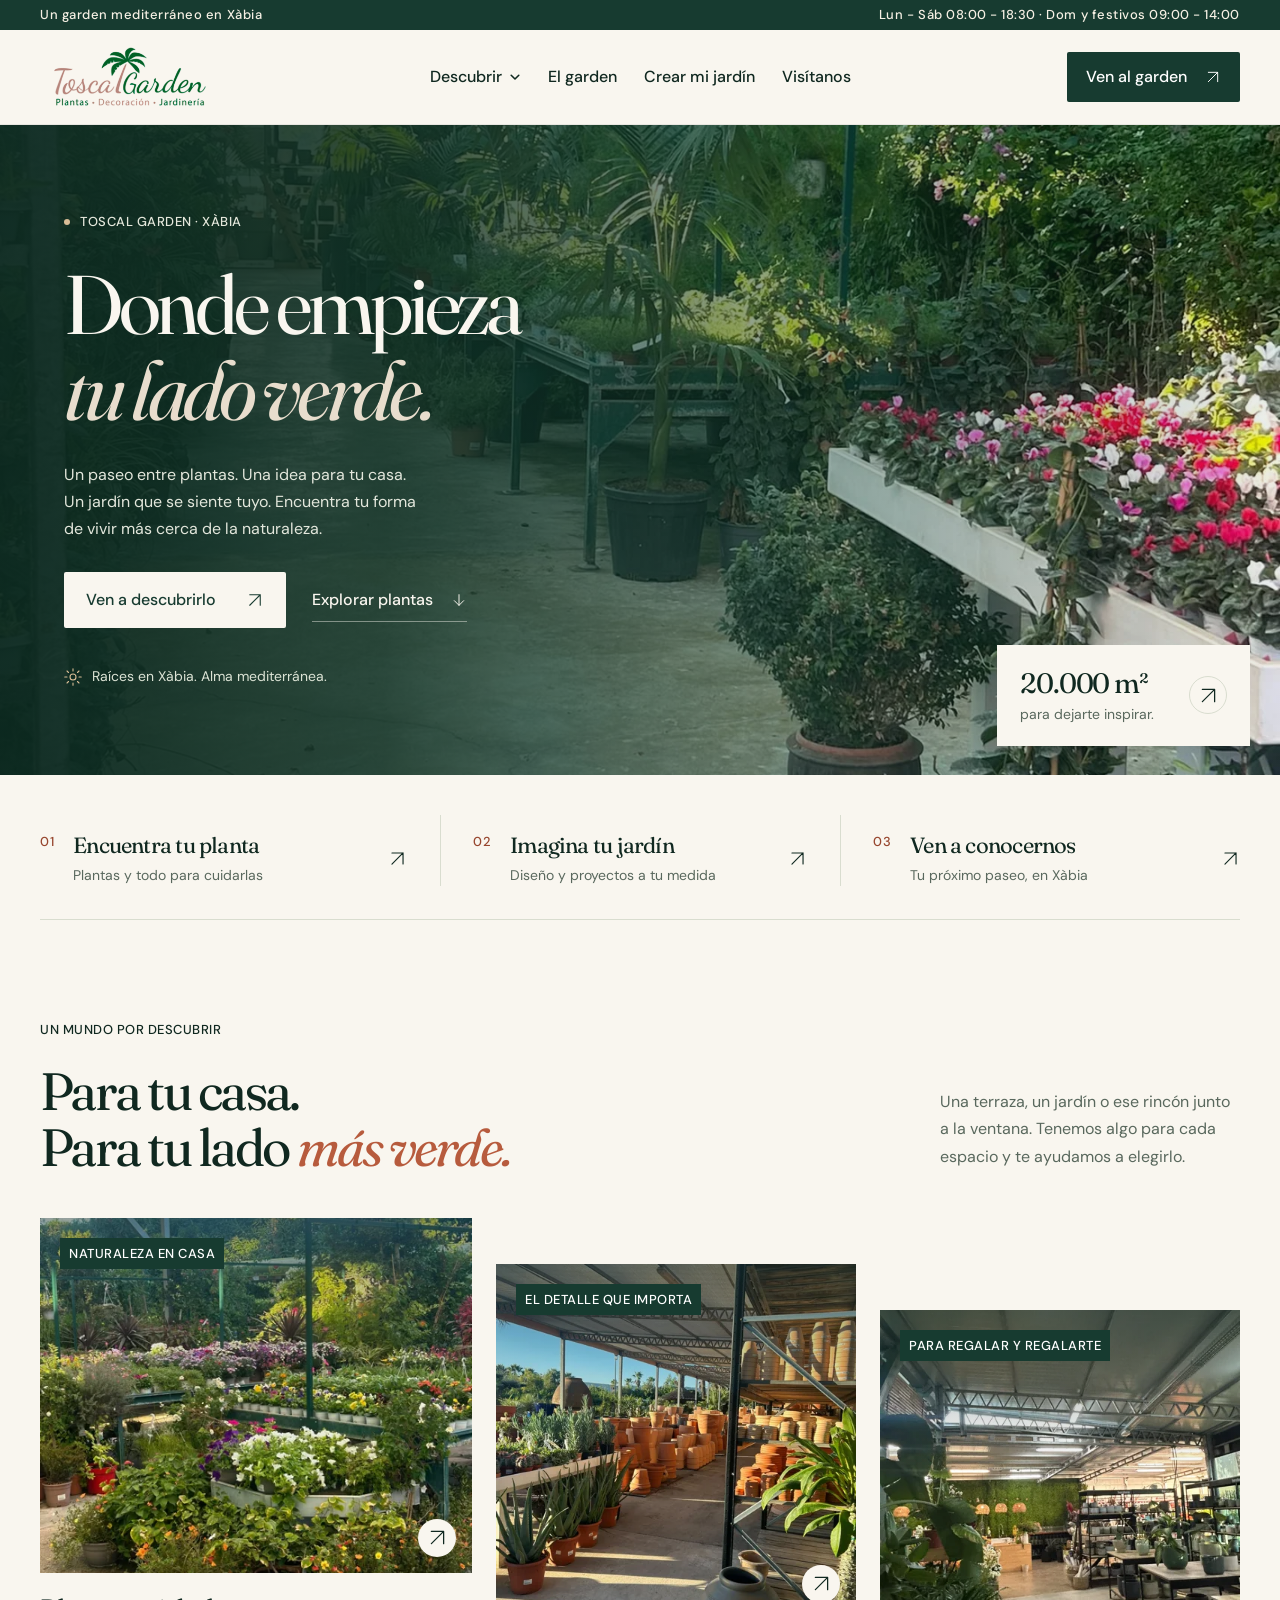
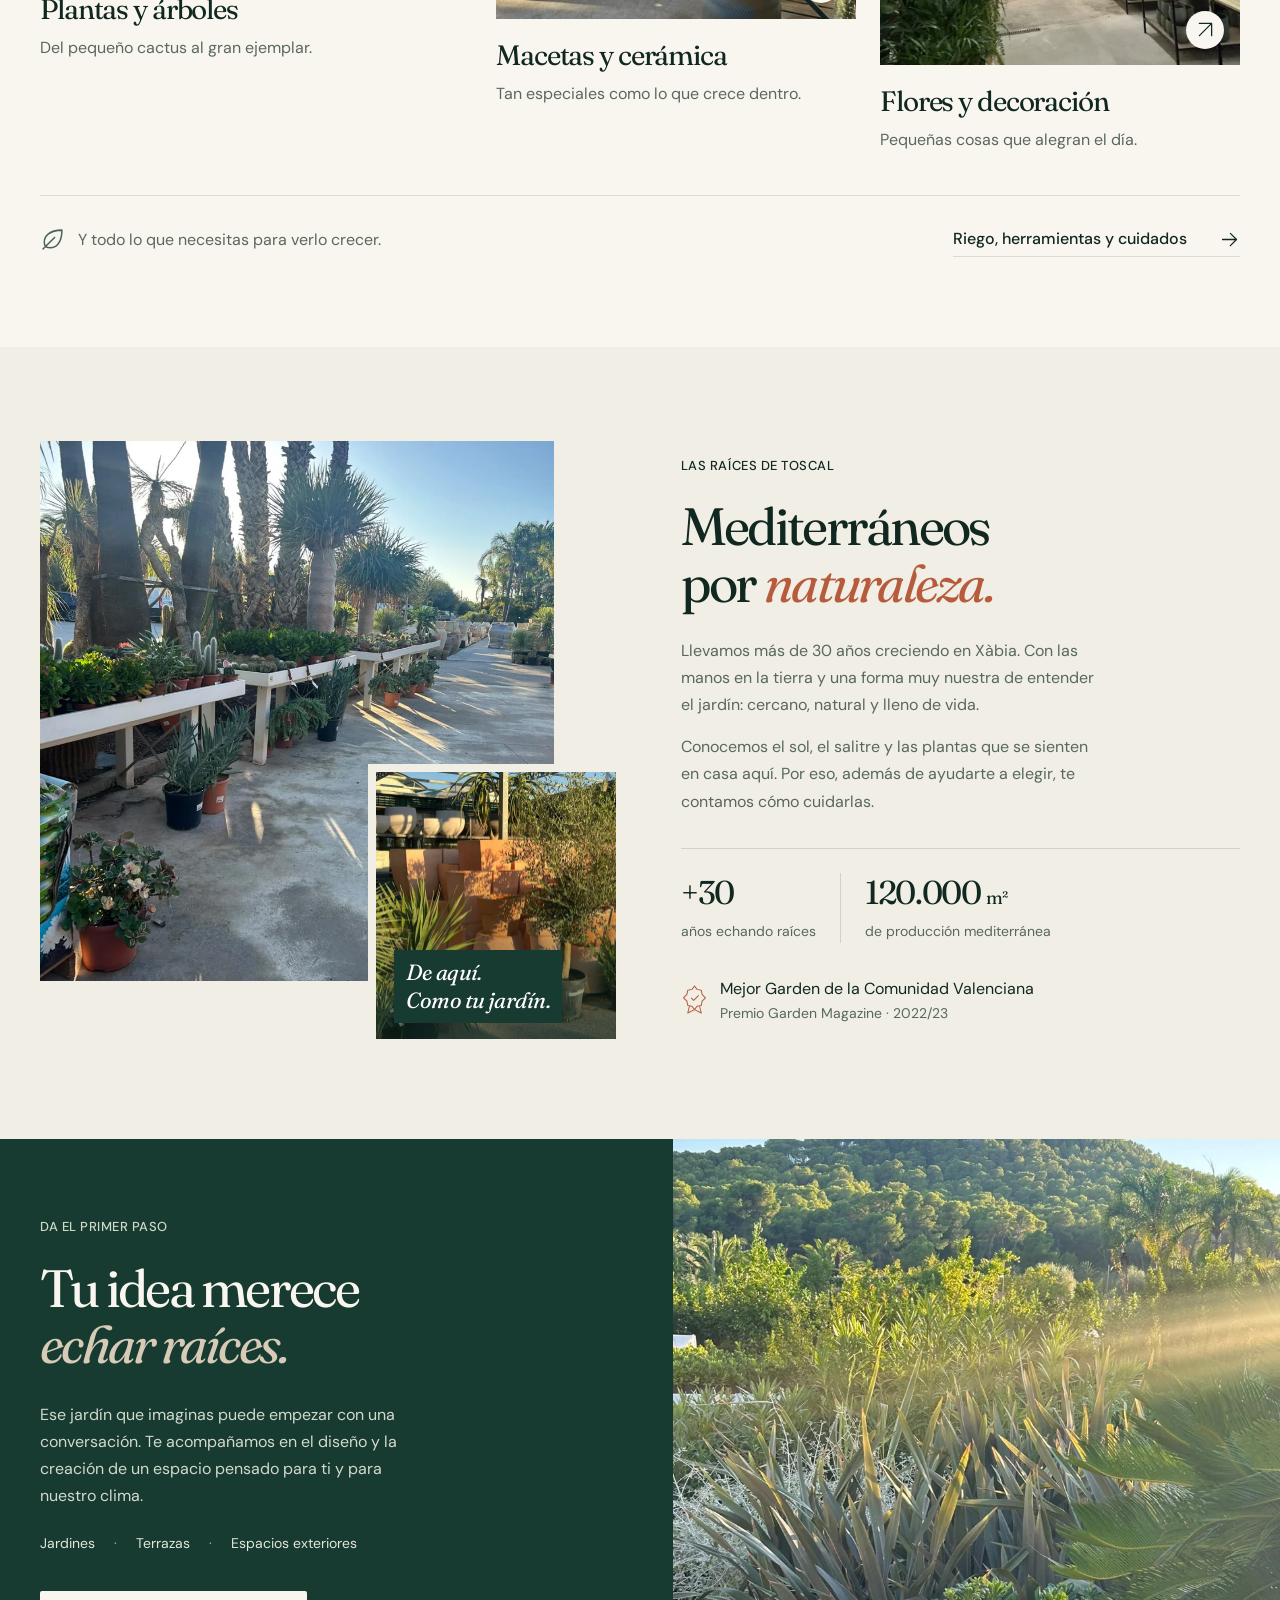
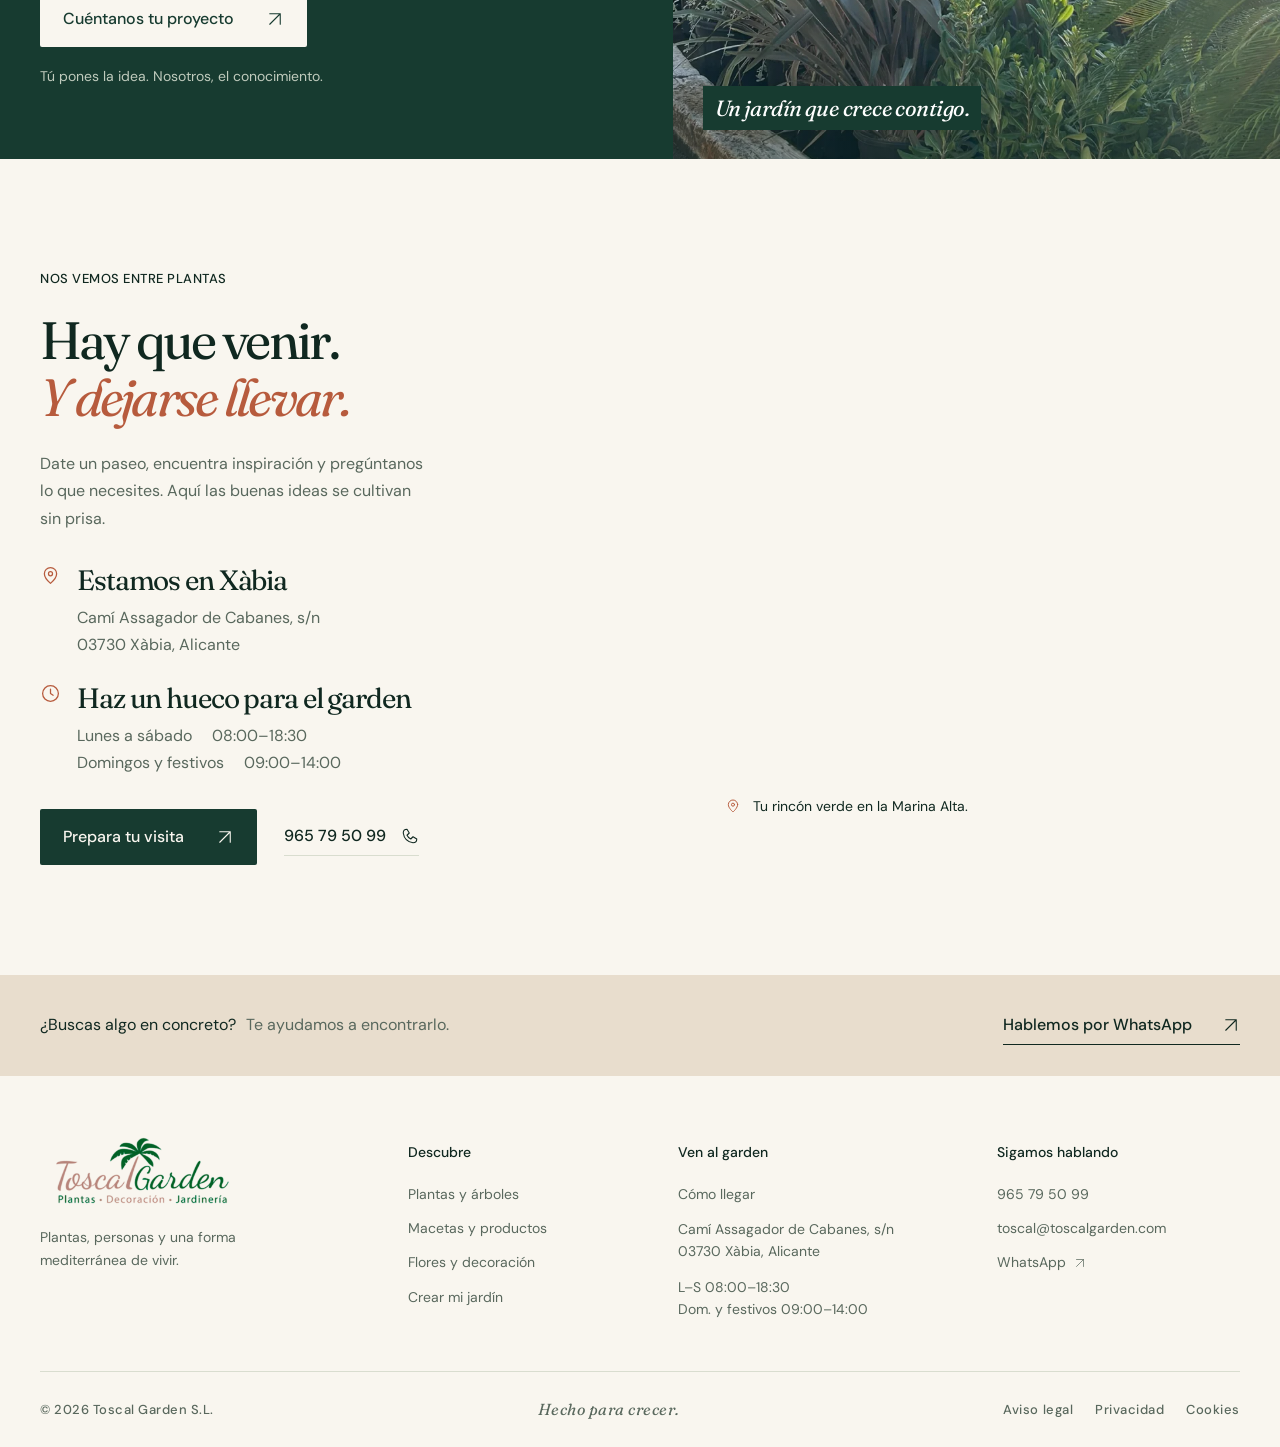
==== commit 894c5d81: "Aplicar los tokens tipográficos y mejorar la legibilidad de toda la web" ====
--- a/prototype/index.html
+++ b/prototype/index.html
@@ -13,7 +13,7 @@
     <link rel="preconnect" href="https://fonts.googleapis.com" />
     <link rel="preconnect" href="https://fonts.gstatic.com" crossorigin />
     <link href="https://fonts.googleapis.com/css2?family=DM+Sans:wght@400;500;600;700&family=Fraunces:ital,opsz,wght@0,9..144,400;0,9..144,500;0,9..144,600;1,9..144,400&display=swap" rel="stylesheet" />
-    <link rel="stylesheet" href="design.css" />
+    <link rel="stylesheet" href="design.css?v=20261015-readable" />
     <link rel="icon" type="image/svg+xml" href="assets/favicon.svg" />
     <script type="application/ld+json">
       {"@context":"https://schema.org","@type":"GardenStore","name":"Toscal Garden","description":"Centro de jardinería en Xàbia con plantas, macetas, riego, floristería y proyectos de jardín.","telephone":"+34965795099","email":"toscal@toscalgarden.com","address":{"@type":"PostalAddress","streetAddress":"Camí Assagador de Cabanes, s/n","postalCode":"03730","addressLocality":"Xàbia","addressRegion":"Alicante","addressCountry":"ES"},"openingHoursSpecification":[{"@type":"OpeningHoursSpecification","dayOfWeek":["Monday","Tuesday","Wednesday","Thursday","Friday","Saturday"],"opens":"08:00","closes":"18:30"},{"@type":"OpeningHoursSpecification","dayOfWeek":"Sunday","opens":"09:00","closes":"14:00"}],"url":"https://toscalgarden.eu/"}
@@ -55,19 +55,19 @@
                   <a href="plantas.html" class="arrow-link">Ver todas las categorías <span>→</span></a>
                 </div>
                 <div class="mega-links">
-                  <a href="plantas.html#exterior">
+                  <a href="plantas.html">
                     <span class="icon" aria-hidden="true"><svg viewBox="0 0 24 24" fill="none" stroke="currentColor" stroke-width="1.7"><path d="M12 21V11M12 11c-4 0-7-3-8-8 5 1 8 4 8 8Zm0 0c4 0 7-3 8-8-5 1-8 4-8 8Z"/></svg></span>
                     <span><b>Plantas de exterior</b><small>Árboles, palmeras, arbustos y flor</small></span>
                   </a>
-                  <a href="plantas.html#interior">
+                  <a href="plantas.html">
                     <span class="icon" aria-hidden="true"><svg viewBox="0 0 24 24" fill="none" stroke="currentColor" stroke-width="1.7"><path d="M5 19c8-1 12-8 12-16-8 1-14 7-14 14 4-1 7-1 9 0"/><path d="M7 17c2-3 5-5 9-6"/></svg></span>
                     <span><b>Plantas de interior</b><small>Verdes, cactus, bonsáis y más</small></span>
                   </a>
-                  <a href="productos.html#macetas">
+                  <a href="productos.html">
                     <span class="icon" aria-hidden="true"><svg viewBox="0 0 24 24" fill="none" stroke="currentColor" stroke-width="1.7"><path d="M8 10h8l-1.1 9H9.1L8 10Z"/><path d="M7 10V8h10v2M12 8V4"/></svg></span>
                     <span><b>Macetas y cerámica</b><small>Interior, exterior y decoración</small></span>
                   </a>
-                  <a href="productos.html#riego">
+                  <a href="productos.html">
                     <span class="icon" aria-hidden="true"><svg viewBox="0 0 24 24" fill="none" stroke="currentColor" stroke-width="1.7"><path d="M12 3s6 7 6 11a6 6 0 1 1-12 0c0-4 6-11 6-11Z"/></svg></span>
                     <span><b>Riego y ferretería</b><small>Herramientas y soluciones prácticas</small></span>
                   </a>
@@ -82,7 +82,7 @@
                 </div>
               </div>
             </div>
-            <a href="#el-garden">El garden</a>
+            <a href="index.html">El garden</a>
             <a href="proyectos.html">Crear mi jardín</a>
             <a href="visitanos.html">Visítanos</a>
             </div>
@@ -184,6 +184,6 @@
       </div>
       <div class="wrap home-footer-bottom"><span>© 2026 Toscal Garden S.L.</span><span>Hecho para crecer.</span><nav aria-label="Información legal"><a href="https://toscalgarden.eu/aviso-legal/">Aviso legal</a><a href="https://toscalgarden.eu/politica-de-privacidad/">Privacidad</a><a href="https://toscalgarden.eu/politica-de-cookies/">Cookies</a></nav></div>
     </footer>
-    <script src="site.js" defer></script>
+    <script src="site.js?v=20261015-readable" defer></script>
   </body>
 </html>
--- a/prototype/design.css
+++ b/prototype/design.css
@@ -1,7 +1,7 @@
 /* Layout rules share a lower cascade layer. Typography below is the single
    source of truth, regardless of component specificity or media queries. */
-@import url("styles.css") layer(layout);
-@import url("site.css") layer(layout);
-@import url("hero.css") layer(layout);
-@import url("pages.css") layer(layout);
-@import url("typography.css");
+@import url("styles.css?v=20261015-readable") layer(layout);
+@import url("site.css?v=20261015-readable") layer(layout);
+@import url("hero.css?v=20261015-readable") layer(layout);
+@import url("pages.css?v=20261015-readable") layer(layout);
+@import url("typography.css?v=20261015-readable");
